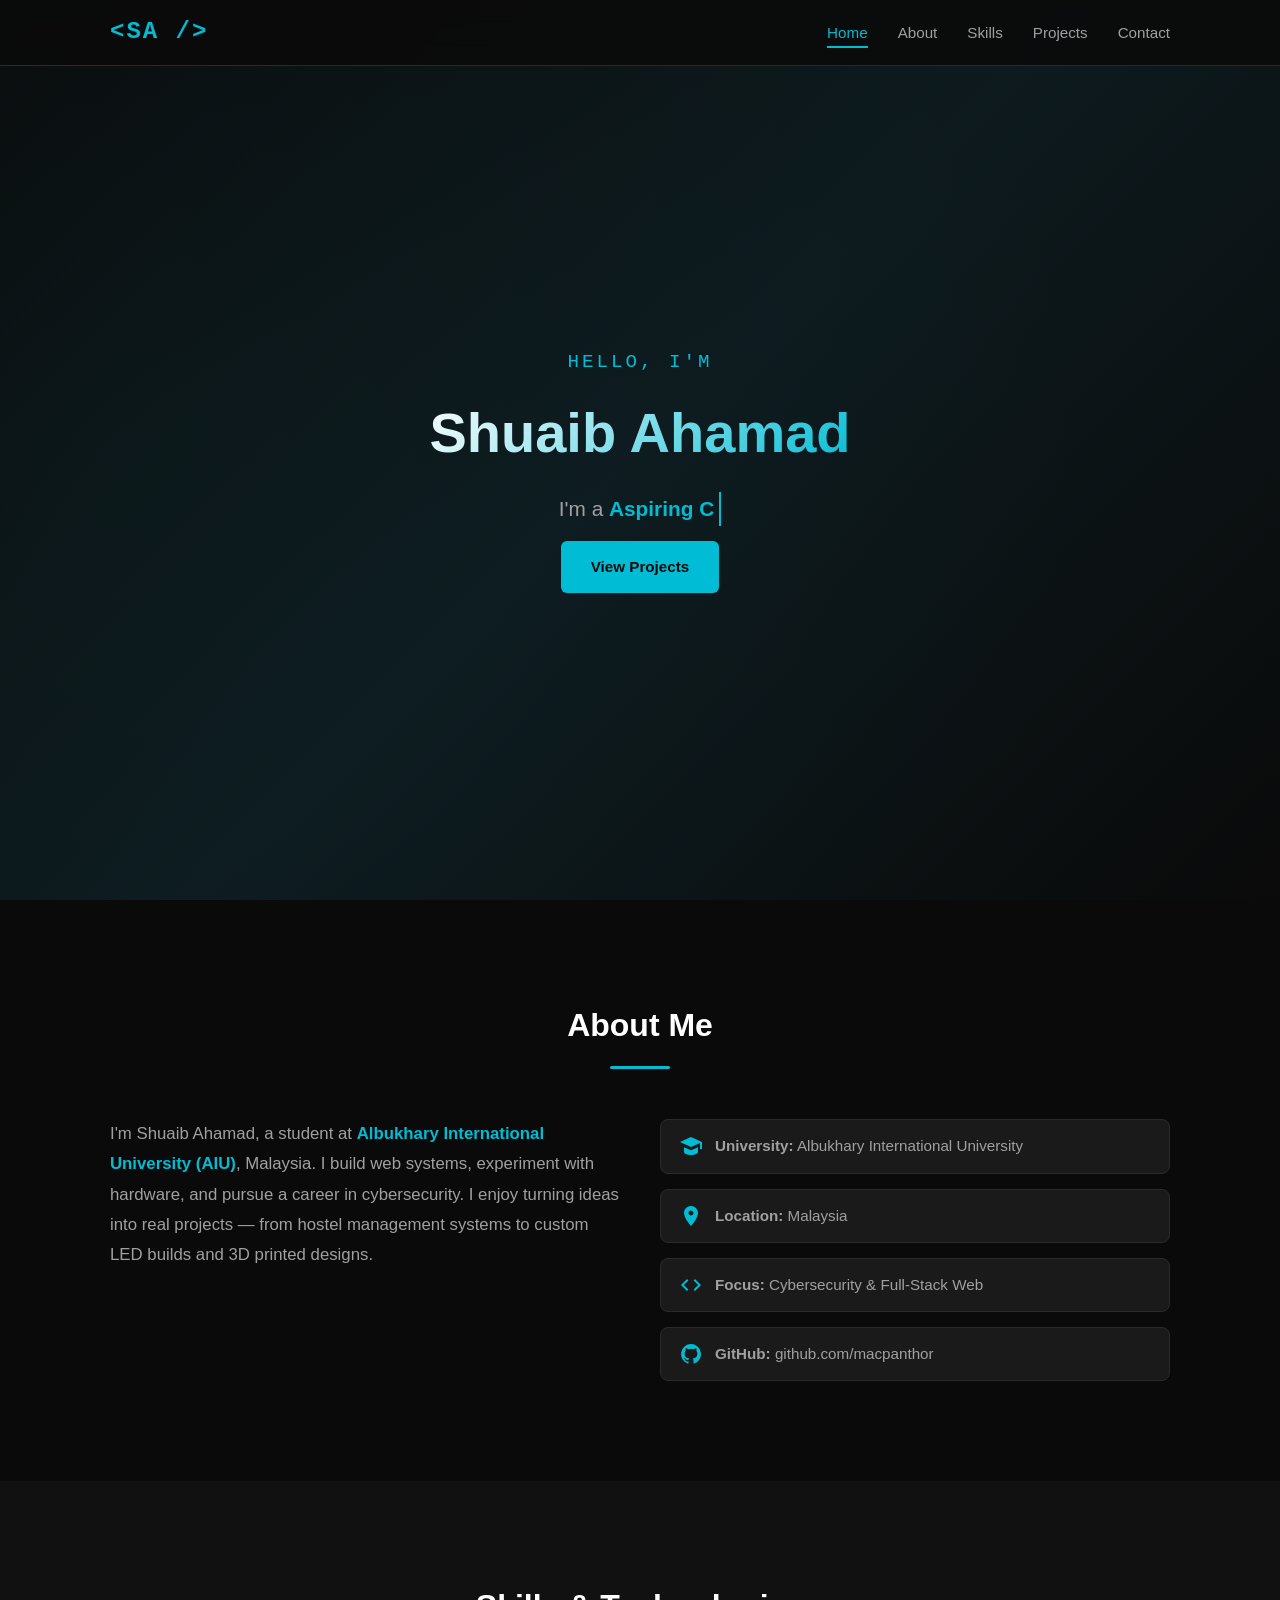
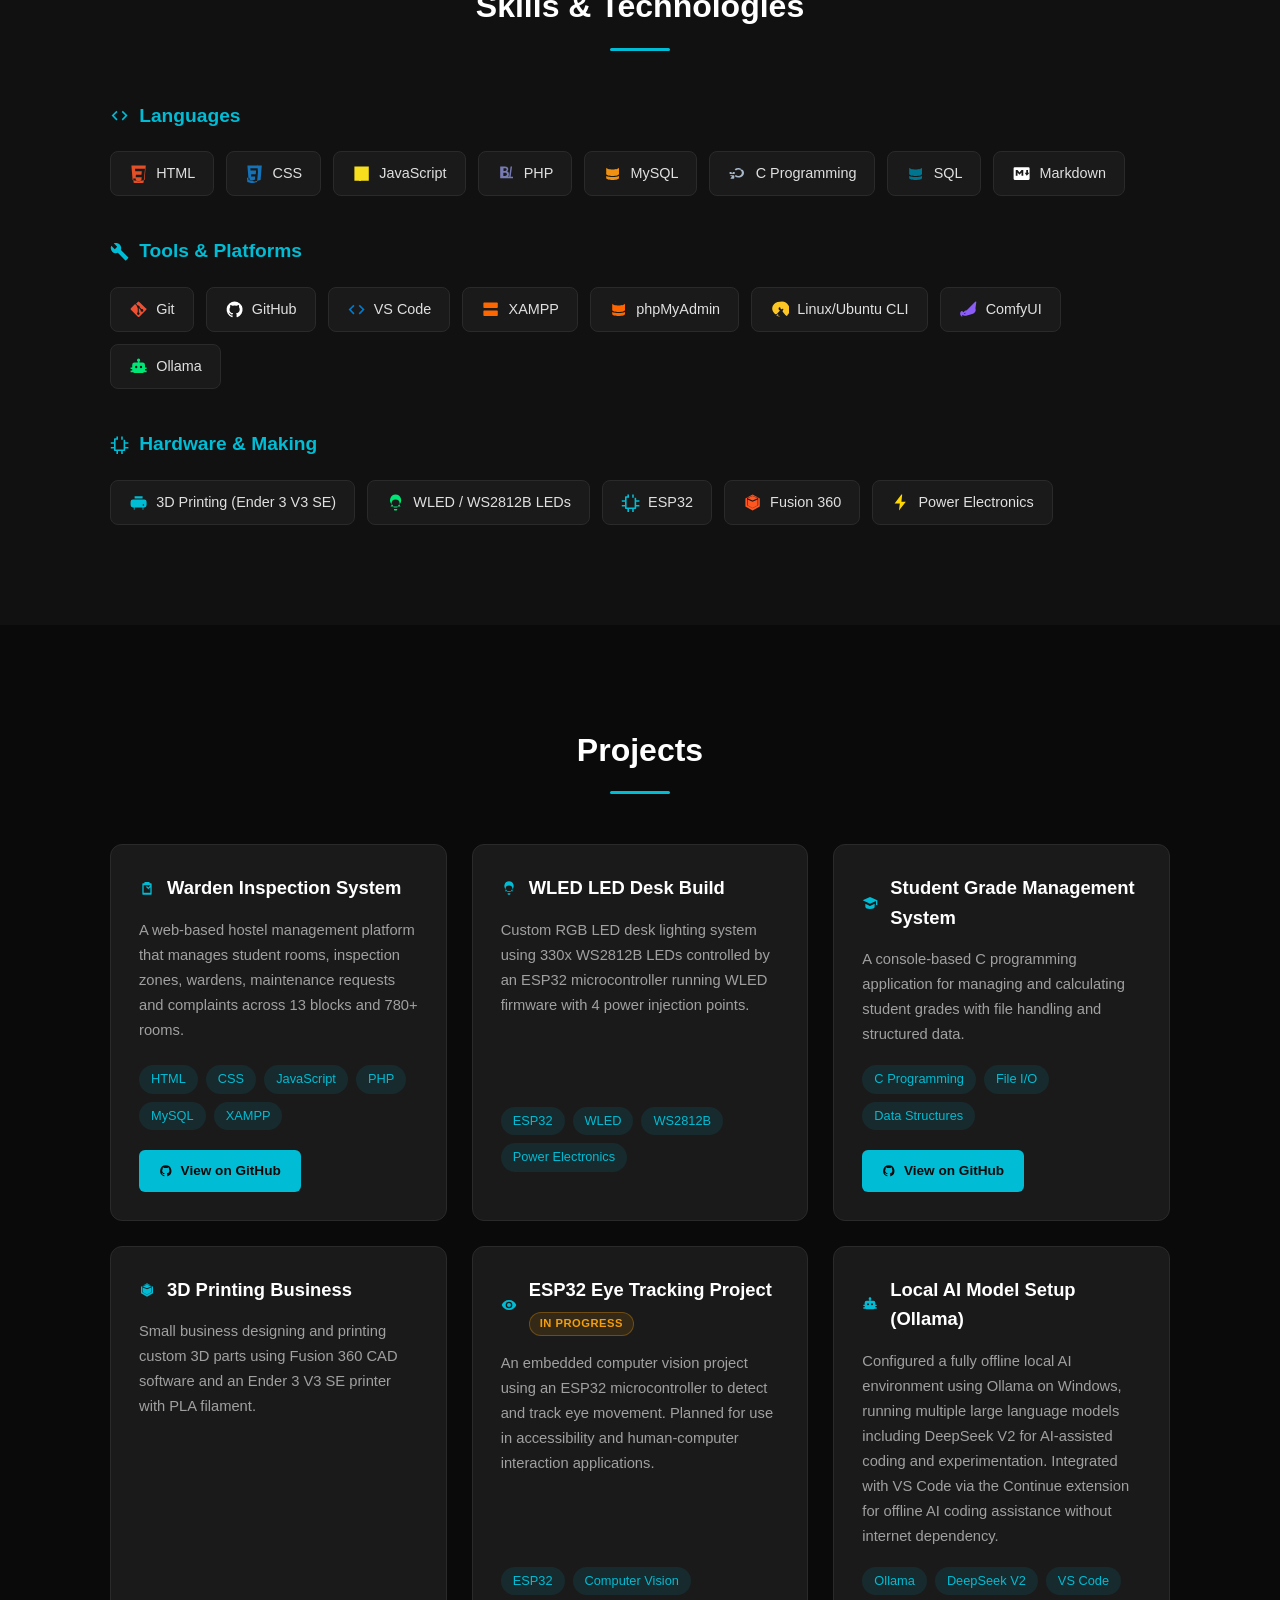
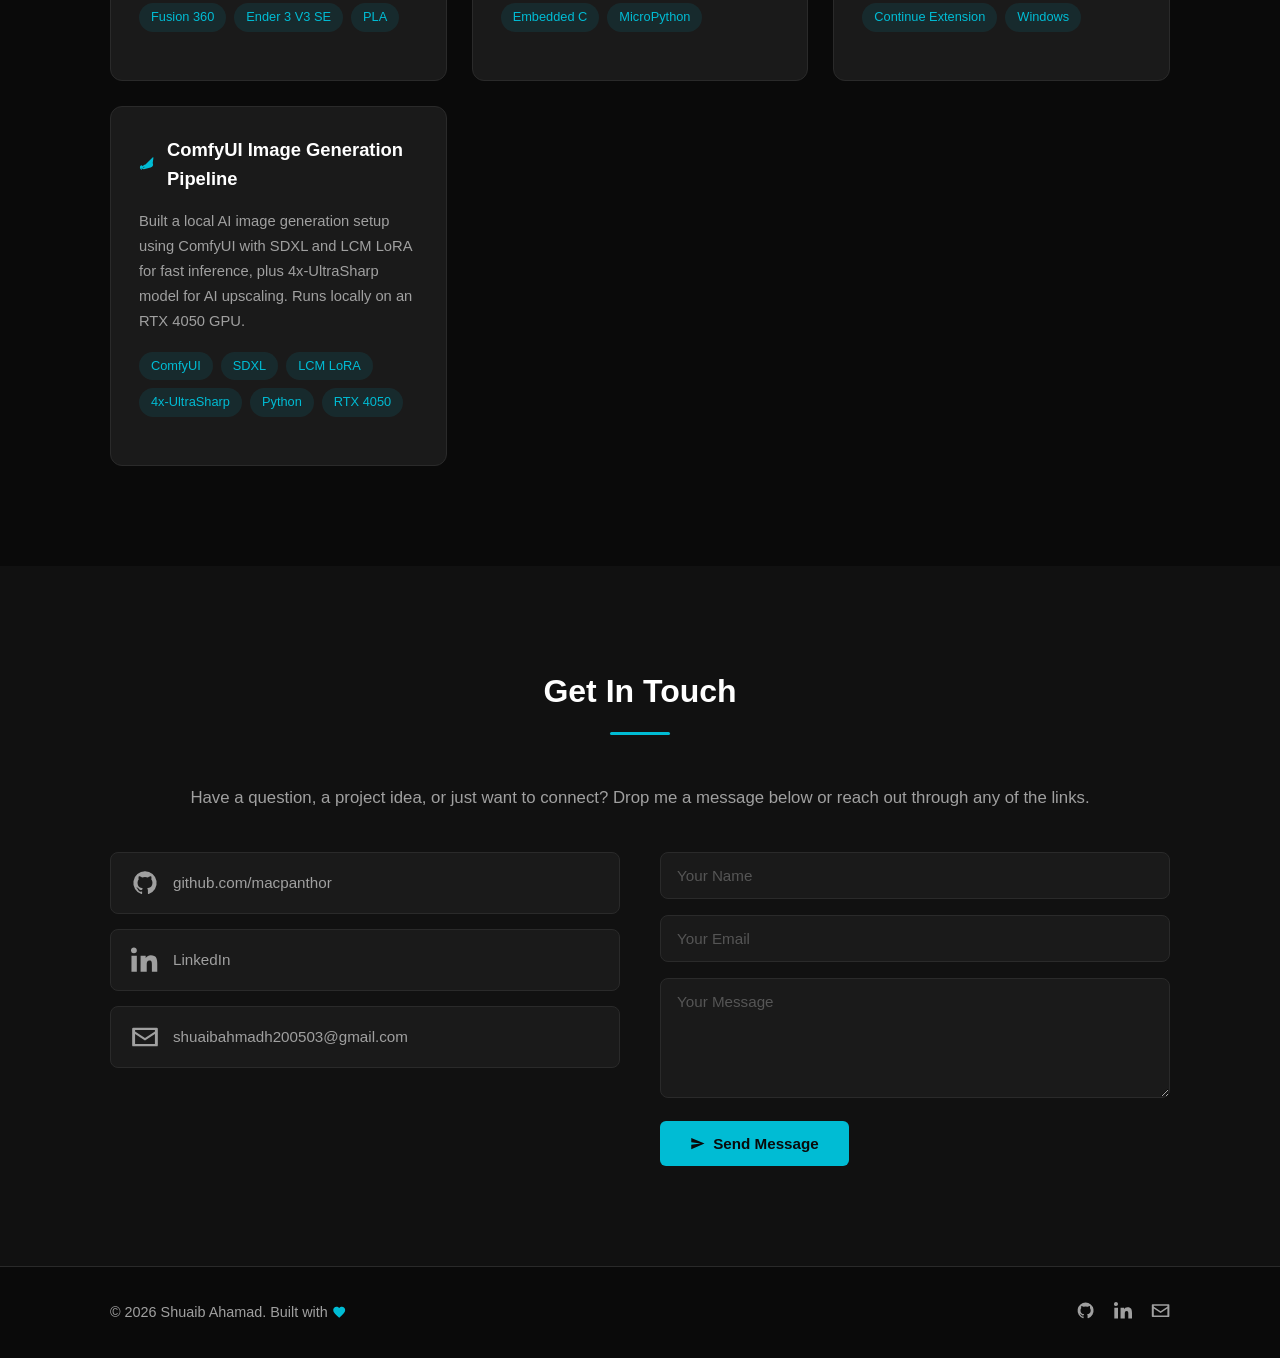
==== index.html @ 6f41a2aa "1.9" ====
<!DOCTYPE html>
<html lang="en">
<head>
  <meta charset="UTF-8">
  <meta name="viewport" content="width=device-width, initial-scale=1.0">
  <meta name="description" content="Shuaib Ahamad — aspiring cybersecurity professional, web developer, and hardware maker. Explore projects, skills, and experience.">
  <title>Shuaib Ahamad | Portfolio</title>
  <meta property="og:title" content="Shuaib Ahamad | Portfolio" />
  <meta property="og:description" content="Aspiring Cybersecurity Professional | Web Dev & Hardware Maker" />
  <meta property="og:image" content="https://macpanthor.github.io/thumbnail.png" />
  <meta property="og:url" content="https://macpanthor.github.io" />
  <meta property="og:type" content="website" />
  <meta name="theme-color" content="#0a0a0a" />
  <link rel="canonical" href="https://macpanthor.com/" />
  <link rel="stylesheet" href="style.css">
  <!-- Favicon & App Icons -->
  <link rel="icon" type="image/x-icon" href="assets/favicon.ico?v=2">
  <link rel="icon" type="image/png" sizes="32x32" href="assets/favicon-32x32.png?v=2">
  <link rel="icon" type="image/png" sizes="16x16" href="assets/favicon-16x16.png?v=2">
  <link rel="apple-touch-icon" sizes="180x180" href="assets/apple-touch-icon.png?v=2">
  <link rel="manifest" href="assets/site.webmanifest">
</head>
<body>

  <!-- ===== SVG ICON SPRITE ===== -->
  <svg xmlns="http://www.w3.org/2000/svg" style="display:none" aria-hidden="true">
    <symbol id="i-user-graduate" viewBox="0 0 24 24"><path d="M12 3 1 8l11 5 9-4.09V15h2V8L12 3zM5 13.18V18c0 1.66 3.13 3 7 3s7-1.34 7-3v-4.82l-7 3.18-7-3.18z"/></symbol>
    <symbol id="i-map-marker" viewBox="0 0 24 24"><path d="M12 2C8.13 2 5 5.13 5 9c0 5.25 7 13 7 13s7-7.75 7-13c0-3.87-3.13-7-7-7zm0 9.5a2.5 2.5 0 0 1 0-5 2.5 2.5 0 0 1 0 5z"/></symbol>
    <symbol id="i-code" viewBox="0 0 24 24"><path d="M9.4 16.6 4.8 12l4.6-4.6L8 6l-6 6 6 6 1.4-1.4zm5.2 0 4.6-4.6-4.6-4.6L16 6l6 6-6 6-1.4-1.4z"/></symbol>
    <symbol id="i-github" viewBox="0 0 24 24"><path d="M12 2a10 10 0 0 0-3.16 19.49c.5.09.68-.22.68-.48v-1.7c-2.78.6-3.37-1.34-3.37-1.34-.45-1.16-1.11-1.47-1.11-1.47-.9-.62.07-.6.07-.6 1 .07 1.53 1.03 1.53 1.03.9 1.52 2.34 1.08 2.91.83.09-.65.35-1.09.63-1.34-2.22-.25-4.56-1.11-4.56-4.94 0-1.09.39-1.98 1.03-2.68-.1-.25-.45-1.27.1-2.64 0 0 .84-.27 2.75 1.02a9.58 9.58 0 0 1 5 0c1.91-1.29 2.75-1.02 2.75-1.02.55 1.37.2 2.39.1 2.64.64.7 1.03 1.59 1.03 2.68 0 3.84-2.34 4.68-4.57 4.93.36.31.68.92.68 1.85v2.74c0 .27.18.58.69.48A10 10 0 0 0 12 2z"/></symbol>
    <symbol id="i-html5" viewBox="0 0 24 24"><path d="M3 2h18l-1.5 18L12 22 4.5 20 3 2zm14.36 4H7.5l.28 3h8.22l-.4 4.5H8.68l-.29 3h7.46l-.4 4-3.45.94-3.44-.94-.24-2.5h-3l.47 5.3 6.21 1.7 6.22-1.7L20 6z"/></symbol>
    <symbol id="i-css3" viewBox="0 0 24 24"><path d="M3 2h18l-1.5 18L12 22 4.5 20 3 2zm14.36 3.2H6.68l.26 3h6.92l-.42 4.5H7.74l-.28 3h5.28l-.4 4-3.34.92-3.33-.92-.23-2.5h-3l.45 5.3 6.11 1.7 6.12-1.7.72-8.2.4-4.4-.85-9.7z"/></symbol>
    <symbol id="i-js" viewBox="0 0 24 24"><path d="M3 3h18v18H3V3zm14.4 8.5c-.18-.7-.98-1.18-1.72-1.13-.55.04-.92.34-1.14.81-.44.91.14 1.45.42 1.77.44.5 1.86 1.05 2.7 1.7.29.23.79.63.78 1.47-.02 1.08-1.12 1.57-2.08 1.43-.7-.1-1.28-.44-1.49-.95-.15-.38 0-.69.63-.69.43 0 .52.25.65.49.26.51 1.03.6 1.18.29.09-.25-.17-.4-.55-.58-.52-.26-2.9-1.24-2.9-3.29 0-1.9 1.5-2.98 3.1-3.07.4-.02.95.1 1.35.32.27.15.48.32.8.68l-1.04 1.18c-.19-.2-.4-.4-.72-.47zM12 18.5c-.6.15-1.2.06-1.66-.35-.6-.53-.42-1.05-.09-1.39.84-.87 2.16-1.6 2.88-2.94l1.03-.02c-.66 1.55-1.68 2.76-3.06 3.49.98.83 1.02 1.84 1.02 2.06 0 1.22-1.02 2.16-2.5 1.91-.85-.14-1.36-.52-1.7-1.03-.2-.3-.44-.58-.02-1.12.5-.38.7.02 1.04.44.13.16.16.21.24.35.3.45 1 .64 1.06.23.04-.3-.36-.52-.96-.83-.12-.06-.26-.14-.41-.24-.87-.59-1.21-1.4-1.16-2.1 0-.76.65-1.44 1.9-1.7.57-.11.95-.04 1.28.06z"/></symbol>
    <symbol id="i-php" viewBox="0 0 24 24"><path d="M4 3h6c2.6 0 4.1 1.3 4.1 3.2 0 1.3-.75 2.4-2 2.95C14 9.6 14.9 10.6 14.9 13c0 2.9-1.9 4.9-5.1 4.9H4V3zm6 5.6c1.3 0 2-.6 2-1.7 0-1-.7-1.6-1.9-1.6h-2v3.3h1.9zM7.9 11v3.9h2c1.6 0 2.5-.8 2.5-2 0-1.2-.9-1.9-2.4-1.9h-2.1zM17 3h1.8l-2 14.9h-1.8L17 3zm-4.7 13H20v1.8H10.5l1.8-1.8z"/></symbol>
    <symbol id="i-database" viewBox="0 0 24 24"><path d="M12 2C7.6 2 4 3.1 4 4.5v5C4 10.9 7.6 12 12 12s8-1.1 8-2.5v-5C20 3.1 16.4 2 12 2zm0 5c-4.4 0-8-1.1-8-2.5S7.6 2 12 2s8 1.1 8 2.5S16.4 7 12 7zM4 12.5c0 1.4 3.6 2.5 8 2.5s8-1.1 8-2.5V10c-2 .8-4.8 1.3-8 1.3s-6-.5-8-1.3v2.5zm0 5c0 1.4 3.6 2.5 8 2.5s8-1.1 8-2.5V15c-2 .8-4.8 1.3-8 1.3s-6-.5-8-1.3v2.5z"/></symbol>
    <symbol id="i-c" viewBox="0 0 24 24"><path d="M16.6 6.2A7 7 0 0 0 13 5a6.9 6.9 0 0 0-4.7 1.6L9.9 8.2A4.3 4.3 0 0 1 13 7c2.5 0 4.3 1.8 4.3 4s-1.8 4-4.3 4a4.3 4.3 0 0 1-3.1-1.2L8.3 15A6.9 6.9 0 0 0 13 17c4 0 7-2.2 7-6s-3-4.8-7-4.8zM2 10h2.5v1.5h1.4V10H8.4v2.5H2V10zm1 4h3.5c.8 0 1.4.6 1.4 1.4v1.7c0 .8-.6 1.4-1.4 1.4H3l.9-1.6c.2-.2.4-.3.7-.3.2 0 .4.2.4.4v.6c0 .2-.2.3-.4.3 0 0 0 0 0 0.5 0 .1 0 0 0 0V15.4c0-.2-.2-.4-.4-.4H3v-1z"/></symbol>
    <symbol id="i-markdown" viewBox="0 0 24 24"><path d="M20.6 4H3.4A1.4 1.4 0 0 0 2 5.4v13.2A1.4 1.4 0 0 0 3.4 20h17.2a1.4 1.4 0 0 0 1.4-1.4V5.4A1.4 1.4 0 0 0 20.6 4zM4.7 14.8V7.5h2.2l2.5 3 2.5-3h2.2v7.3h-2.2v-4.2l-2.5 3-2.5-3v4.2H4.7zm13.8 0-2.6-3.7h1.9V7.5h2.2v3.6h1.9l-3.4 3.7z"/></symbol>
    <symbol id="i-tools" viewBox="0 0 24 24"><path d="M22.7 19l-9.1-9.1c.9-2.3.4-5-1.5-6.9-2-2-5-2.4-7.4-1.3L9 6 6 9 1.6 4.7C.4 7.1.9 10.1 2.9 12.1c1.9 1.9 4.6 2.4 6.9 1.5l9.1 9.1c.4.4 1 .4 1.4 0l2.3-2.3c.5-.4.5-1 .1-1.4z"/></symbol>
    <symbol id="i-git" viewBox="0 0 24 24"><path d="M21.6 11.1 12.9 2.4a1.4 1.4 0 0 0-1.9 0L8.8 4.6l2.4 2.4a1.7 1.7 0 0 1 2.1 2.1l2.3 2.3a1.7 1.7 0 1 1-1 1L12.3 9.9v5.3a1.7 1.7 0 1 1-1.4 0V9.7a1.7 1.7 0 0 1-.9-2.2L7.6 5.1 2.4 10.3a1.4 1.4 0 0 0 0 1.9l8.7 8.7a1.4 1.4 0 0 0 1.9 0l8.6-8.7a1.4 1.4 0 0 0 0-1.9z"/></symbol>
    <symbol id="i-server" viewBox="0 0 24 24"><path d="M4 3h16a1 1 0 0 1 1 1v5a1 1 0 0 1-1 1H4a1 1 0 0 1-1-1V4a1 1 0 0 1 1-1zm0 10h16a1 1 0 0 1 1 1v5a1 1 0 0 1-1 1H4a1 1 0 0 1-1-1v-5a1 1 0 0 1 1-1zM7 6h2v2H7V6zm0 10h2v2H7v-2z"/></symbol>
    <symbol id="i-linux" viewBox="0 0 24 24"><path d="M12.5 2.2a10 10 0 0 0-8.9 5l-.06.1a9.9 9.9 0 0 0-.8 4v.1l.04.2c.24 1.6.9 3 1.85 4.1a9.9 9.9 0 0 0 1.27 1.35c.36.29.7.55 1.06.72.32.15.62.2.89.18.07-.01.14-.02.2-.06a10 10 0 0 0 1.94-1.8l2.55-3.1c-.45-.09-.84-.28-1.14-.57-.36-.35-.58-.82-.64-1.4-.04-.34 0-.7.14-1.03.18-.44.46-.8.84-1.04l.15-.1.18.07c.3.1.55.3.72.56.17.28.27.6.28.96 0 .15-.01.3-.05.44.3.02.57.12.8.3.26.2.46.45.6.75.32-.45.8-.75 1.38-.84l.6-.1.18.59c.1.36.09.73-.07 1.08-.14.32-.36.58-.63.8-.02.27-.07.53-.15.8.18.24.32.5.43.78l2.5 3.05c.28.42.62.79 1 1.1.5.43.98.74 1.44.93 0 0 .02 0 .03.01.4-.5.74-1.04 1.01-1.63A10 10 0 0 0 12.5 2.2zM9.7 17.5c.2.35.47.65.8.88-.44.73-.97 1.4-1.58 1.98-.11-.07-.22-.14-.33-.22-.2-.15-.39-.31-.56-.49.55-.65 1.1-1.37 1.67-2.15zm1.2 1.4c.28.55.65 1.07 1.1 1.54-.23.15-.46.28-.7.4-.2.1-.4.2-.61.27.06-.78.13-1.52.2-2.2zM5.96 19.97l.19-.1a6 6 0 0 0-.58.91l.4-.8zm12.4-.02a6 6 0 0 0-.4-.87l.4.86z"/></symbol>
    <symbol id="i-paint-brush" viewBox="0 0 24 24"><path d="M21.7 2.3a1 1 0 0 0-1.4 0l-10.6 10.6a5 5 0 0 0-2.3.54L5.6 15.2 5 14.6a2 2 0 0 0-3 .3l-.1.15a4.6 4.6 0 0 0-.5 2.3c.04.8.3 1.57.76 2.18.29.4.67.75 1.12 1 .32.18.6.24.83.15.24-.1.3-.37.16-.65l-.27-.55a2.2 2.2 0 0 1 0-.87l.08-.28.01.01a5 5 0 0 0 4.76 1.23l4.35-1.24 4.2-1.2.14-.04a5 5 0 0 0 3.06-6.6l-.01-.04zM7.8 17.8a2.3 2.3 0 0 1-1.48-.61l1.48-1.48v2.1zM20.4 4.4z"/></symbol>
    <symbol id="i-robot" viewBox="0 0 24 24"><path d="M12 2a2 2 0 0 1 2 2c0 .74-.4 1.39-1 1.73V7h4a3 3 0 0 1 3 3v7a3 3 0 0 1-3 3H7a3 3 0 0 1-3-3v-7a3 3 0 0 1 3-3h4V5.73c-.6-.34-1-.99-1-1.73a2 2 0 0 1 2-2zM9 11a1.5 1.5 0 1 0 0 3 1.5 1.5 0 0 0 0-3zm6 0a1.5 1.5 0 1 0 0 3 1.5 1.5 0 0 0 0-3zM5 15H2v-2h3v2zm0 4H2v-2h3v2zm17-4h-3v-2h3v2zm0 4h-3v-2h3v2z"/></symbol>
    <symbol id="i-microchip" viewBox="0 0 24 24"><path d="M8 2h2v4h4V2h2v4h2a1 1 0 0 1 1 1v2h4v2h-4v4h4v2h-4v2a1 1 0 0 1-1 1h-2v4h-2v-4h-4v4H8v-4H6a1 1 0 0 1-1-1v-2H1v-2h4v-4H1V9h4V5a1 1 0 0 1 1-1h2V2zm-1 4v12h10V6H7z"/></symbol>
    <symbol id="i-print" viewBox="0 0 24 24"><path d="M19 8H5a3 3 0 0 0-3 3v4a3 3 0 0 0 3 3h1v3h12v-3h1a3 3 0 0 0 3-3v-4a3 3 0 0 0-3-3zM7 7V4h10v3H7zm11 9a1 1 0 1 1 0-2 1 1 0 0 1 0 2zM7 18h10v3H7v-3z"/></symbol>
    <symbol id="i-lightbulb" viewBox="0 0 24 24"><path d="M12 2a7 7 0 0 0-4 12.7c.6.5 1 1.3 1 2.1V17a1 1 0 0 0 1 1h4a1 1 0 0 0 1-1v-.2c0-.8.4-1.6 1-2.1A7 7 0 0 0 12 2zm-2 19a1 1 0 0 0 1 1h2a1 1 0 0 0 1-1v-1h-4v1zm-3-6.5V13.2a4 4 0 1 1 10 0v1.3a3 3 0 0 0 1 2.2l.3.3H5.7l.3-.3a3 3 0 0 0 1-2.2z"/></symbol>
    <symbol id="i-cube" viewBox="0 0 24 24"><path d="M12 2 3 7v10l9 5 9-5V7l-9-5zm7 4.1v9.2l-7 3.9-7-3.9V6.1L12 3.4l7 2.7zM12 3.8 5.7 6.6 12 9.3l6.3-2.7L12 3.8zm0 7L5.7 8.2v7.2l6.3 3.5 6.3-3.5V8.2L12 10.8z"/></symbol>
    <symbol id="i-bolt" viewBox="0 0 24 24"><path d="M13 2 4.5 13H11l-1 9 8.5-11H13l1-9z"/></symbol>
    <symbol id="i-clipboard-check" viewBox="0 0 24 24"><path d="M9 3h6a1 1 0 0 1 1 1v1h2a1 1 0 0 1 1 1v15a1 1 0 0 1-1 1H6a1 1 0 0 1-1-1V6a1 1 0 0 1 1-1h2V4a1 1 0 0 1 1-1zm-2 5v11h10V8H7zm3.5 2.5 1.4-1.4 2.1 2.1 3.6-3.6 1.4 1.4-5 5-3.5-3.5z"/></symbol>
    <symbol id="i-graduation-cap" viewBox="0 0 24 24"><path d="M12 3 1 8l11 5 9-4.09V15h2V8L12 3zM5 13.18V18c0 1.66 3.13 3 7 3s7-1.34 7-3v-4.82l-7 3.18-7-3.18z"/></symbol>
    <symbol id="i-eye" viewBox="0 0 24 24"><path d="M12 4.5C7 4.5 2.7 7.6 1 12c1.7 4.4 6 7.5 11 7.5s9.3-3.1 11-7.5c-1.7-4.4-6-7.5-11-7.5zm0 12.5a5 5 0 1 1 0-10 5 5 0 0 1 0 10zm0-8a3 3 0 1 0 0 6 3 3 0 0 0 0-6z"/></symbol>
    <symbol id="i-linkedin" viewBox="0 0 24 24"><path d="M4.98 3.5A2.5 2.5 0 1 1 0 3.5a2.5 2.5 0 0 1 4.98 0zM.4 8.4h4.6V22H.4V8.4zM8.2 8.4h4.4v1.9h.06c.61-1.16 2.11-2.38 4.34-2.38 4.64 0 5.5 3.05 5.5 7.02V22h-4.6v-6.17c0-1.47-.03-3.36-2.05-3.36-2.05 0-2.36 1.6-2.36 3.25V22H8.2V8.4z"/></symbol>
    <symbol id="i-envelope" viewBox="0 0 24 24"><path d="M2 4h20a1 1 0 0 1 1 1v14a1 1 0 0 1-1 1H2a1 1 0 0 1-1-1V5a1 1 0 0 1 1-1zm1.5 2v1.2l8.5 5.6 8.5-5.6V6h-17zm17 12v-8.6L12 15 3.5 9.4V18h17z"/></symbol>
    <symbol id="i-paper-plane" viewBox="0 0 24 24"><path d="M2 21 23 12 2 3v7l15 2-15 2v7z"/></symbol>
    <symbol id="i-heart" viewBox="0 0 24 24"><path d="M12 21.35l-1.45-1.32C5.4 15.36 2 12.28 2 8.5 2 5.42 4.42 3 7.5 3c1.74 0 3.41.81 4.5 2.09C13.09 3.81 14.76 3 16.5 3 19.58 3 22 5.42 22 8.5c0 3.78-3.4 6.86-8.55 11.54L12 21.35z"/></symbol>
    <symbol id="i-check-circle" viewBox="0 0 24 24"><path d="M12 2a10 10 0 1 0 0 20 10 10 0 0 0 0-20zm-1.2 14.2-4.5-4.5 1.4-1.4 3.1 3.1 6.1-6.1 1.4 1.4-7.5 7.5z"/></symbol>
  </svg>

  <!-- ===== SKIP LINK ===== -->
  <a href="#home" class="skip-link">Skip to content</a>

  <!-- ===== NAVBAR ===== -->
  <nav id="navbar" aria-label="Primary">
    <div class="nav-container">
      <a href="#home" class="nav-logo" aria-label="Shuaib Ahamad — Home">&lt;SA /&gt;</a>
      <ul class="nav-links" id="navLinks">
        <li><a href="#home" class="nav-link active">Home</a></li>
        <li><a href="#about" class="nav-link">About</a></li>
        <li><a href="#skills" class="nav-link">Skills</a></li>
        <li><a href="#projects" class="nav-link">Projects</a></li>
        <li><a href="#contact" class="nav-link">Contact</a></li>
      </ul>
      <div class="hamburger" id="hamburger">
        <span></span>
        <span></span>
        <span></span>
      </div>
    </div>
  </nav>

  <main id="main">

  <!-- ===== HERO SECTION ===== -->
  <section id="home" class="hero">
    <div class="hero-content">
      <p class="hero-greeting">Hello, I'm</p>
      <h1 class="hero-name">Shuaib Ahamad</h1>
      <div class="hero-title-wrapper">
        <span class="hero-title-static">I'm a</span>
        <span class="hero-title-dynamic" id="dynamicText"></span>
      </div>
      <!-- Removed static subtitle — typewriter handles this -->
      <div class="hero-buttons">
        <a href="#projects" class="btn btn-primary">View Projects</a>
        <!-- <a href="#" class="btn btn-outline"><svg class="icon"><use href="#i-code"/></svg> Download CV</a> -->
      </div>
    </div>
  </section>

  <!-- ===== ABOUT SECTION ===== -->
  <section id="about" class="section">
    <div class="container">
      <h2 class="section-title">About Me</h2>
      <div class="divider"></div>
      <div class="about-content">
        <div class="about-text">
          <p>
            I'm Shuaib Ahamad, a student at
            <strong>Albukhary International University (AIU)</strong>, Malaysia. I build web systems,
            experiment with hardware, and pursue a career in cybersecurity.
            I enjoy turning ideas into real projects — from hostel management
            systems to custom LED builds and 3D printed designs.
          </p>
        </div>
        <div class="about-info">
          <div class="info-item">
            <svg class="icon"><use href="#i-user-graduate"/></svg>
            <span><strong>University:</strong> Albukhary International University</span>
          </div>
          <div class="info-item">
            <svg class="icon"><use href="#i-map-marker"/></svg>
            <span><strong>Location:</strong> Malaysia</span>
          </div>
          <div class="info-item">
            <svg class="icon"><use href="#i-code"/></svg>
            <span><strong>Focus:</strong> Cybersecurity &amp; Full-Stack Web</span>
          </div>
          <div class="info-item">
            <svg class="icon"><use href="#i-github"/></svg>
            <span><strong>GitHub:</strong> github.com/macpanthor</span>
          </div>
        </div>
      </div>
    </div>
  </section>

  <!-- ===== SKILLS SECTION ===== -->
  <section id="skills" class="section section-alt">
    <div class="container">
      <h2 class="section-title">Skills &amp; Technologies</h2>
      <div class="divider"></div>

      <div class="skills-category">
        <h3 class="category-title"><svg class="icon"><use href="#i-code"/></svg> Languages</h3>
        <div class="skills-grid">
          <div class="skill-badge"><svg class="icon" style="color:#e34f26;"><use href="#i-html5"/></svg> HTML</div>
          <div class="skill-badge"><svg class="icon" style="color:#1572b6;"><use href="#i-css3"/></svg> CSS</div>
          <div class="skill-badge"><svg class="icon" style="color:#f7df1e;"><use href="#i-js"/></svg> JavaScript</div>
          <div class="skill-badge"><svg class="icon" style="color:#777bb4;"><use href="#i-php"/></svg> PHP</div>
          <div class="skill-badge"><svg class="icon" style="color:#f29111;"><use href="#i-database"/></svg> MySQL</div>
          <div class="skill-badge"><svg class="icon" style="color:#a8b9cc;"><use href="#i-c"/></svg> C Programming</div>
          <div class="skill-badge"><svg class="icon" style="color:#00758f;"><use href="#i-database"/></svg> SQL</div>
          <div class="skill-badge"><svg class="icon" style="color:#ffffff;"><use href="#i-markdown"/></svg> Markdown</div>
        </div>
      </div>

      <div class="skills-category">
        <h3 class="category-title"><svg class="icon"><use href="#i-tools"/></svg> Tools &amp; Platforms</h3>
        <div class="skills-grid">
          <div class="skill-badge"><svg class="icon" style="color:#f05032;"><use href="#i-git"/></svg> Git</div>
          <div class="skill-badge"><svg class="icon" style="color:#ffffff;"><use href="#i-github"/></svg> GitHub</div>
          <div class="skill-badge"><svg class="icon" style="color:#007acc;"><use href="#i-code"/></svg> VS Code</div>
          <div class="skill-badge"><svg class="icon" style="color:#ff6600;"><use href="#i-server"/></svg> XAMPP</div>
          <div class="skill-badge"><svg class="icon" style="color:#ff6600;"><use href="#i-database"/></svg> phpMyAdmin</div>
          <div class="skill-badge"><svg class="icon" style="color:#fcc624;"><use href="#i-linux"/></svg> Linux/Ubuntu CLI</div>
          <div class="skill-badge"><svg class="icon" style="color:#8b5cf6;"><use href="#i-paint-brush"/></svg> ComfyUI</div>
          <div class="skill-badge"><svg class="icon" style="color:#00e676;"><use href="#i-robot"/></svg> Ollama</div>
        </div>
      </div>

      <div class="skills-category">
        <h3 class="category-title"><svg class="icon"><use href="#i-microchip"/></svg> Hardware &amp; Making</h3>
        <div class="skills-grid">
          <div class="skill-badge"><svg class="icon" style="color:#00bcd4;"><use href="#i-print"/></svg> 3D Printing (Ender 3 V3 SE)</div>
          <div class="skill-badge"><svg class="icon" style="color:#00e676;"><use href="#i-lightbulb"/></svg> WLED / WS2812B LEDs</div>
          <div class="skill-badge"><svg class="icon" style="color:#00bcd4;"><use href="#i-microchip"/></svg> ESP32</div>
          <div class="skill-badge"><svg class="icon" style="color:#ff5722;"><use href="#i-cube"/></svg> Fusion 360</div>
          <div class="skill-badge"><svg class="icon" style="color:#ffd700;"><use href="#i-bolt"/></svg> Power Electronics</div>
        </div>
      </div>
    </div>
  </section>

  <!-- ===== PROJECTS SECTION ===== -->
  <section id="projects" class="section">
    <div class="container">
      <h2 class="section-title">Projects</h2>
      <div class="divider"></div>
      <div class="projects-grid">

        <!-- Project 1 -->
        <div class="project-card">
          <div class="project-header">
            <svg class="icon project-icon"><use href="#i-clipboard-check"/></svg>
            <h3>Warden Inspection System</h3>
          </div>
          <p class="project-desc">
            A web-based hostel management platform that manages student rooms,
            inspection zones, wardens, maintenance requests and complaints
            across 13 blocks and 780+ rooms.
          </p>
          <div class="project-tags">
            <span>HTML</span>
            <span>CSS</span>
            <span>JavaScript</span>
            <span>PHP</span>
            <span>MySQL</span>
            <span>XAMPP</span>
          </div>
          <a href="https://github.com/macpanthor/wardensystemaiu" target="_blank" class="btn btn-small btn-primary" aria-label="View Warden Inspection System on GitHub">
            <svg class="icon"><use href="#i-github"/></svg> View on GitHub
          </a>
        </div>

        <!-- Project 2 -->
        <div class="project-card">
          <div class="project-header">
            <svg class="icon project-icon"><use href="#i-lightbulb"/></svg>
            <h3>WLED LED Desk Build</h3>
          </div>
          <p class="project-desc">
            Custom RGB LED desk lighting system using 330x WS2812B LEDs controlled by an ESP32 microcontroller running
            WLED firmware with 4 power injection points.
          </p>
          <div class="project-tags">
            <span>ESP32</span>
            <span>WLED</span>
            <span>WS2812B</span>
            <span>Power Electronics</span>
          </div>
        </div>

        <!-- Project 3 -->
        <div class="project-card">
          <div class="project-header">
            <svg class="icon project-icon"><use href="#i-graduation-cap"/></svg>
            <h3>Student Grade Management System</h3>
          </div>
          <p class="project-desc">
            A console-based C programming application for managing and calculating student grades with file handling
            and structured data.
          </p>
          <div class="project-tags">
            <span>C Programming</span>
            <span>File I/O</span>
            <span>Data Structures</span>
          </div>
          <a href="https://github.com/macpanthor/student-grade-management" target="_blank" class="btn btn-small btn-primary" aria-label="View Student Grade Management System on GitHub">
            <svg class="icon"><use href="#i-github"/></svg> View on GitHub
          </a>
        </div>

        <!-- Project 4 -->
        <div class="project-card">
          <div class="project-header">
            <svg class="icon project-icon"><use href="#i-cube"/></svg>
            <h3>3D Printing Business</h3>
          </div>
          <p class="project-desc">
            Small business designing and printing custom 3D parts using Fusion 360 CAD software and an Ender 3 V3 SE
            printer with PLA filament.
          </p>
          <div class="project-tags">
            <span>Fusion 360</span>
            <span>Ender 3 V3 SE</span>
            <span>PLA</span>
          </div>
        </div>

        <!-- Project 5 -->
        <div class="project-card">
          <div class="project-header">
            <svg class="icon project-icon"><use href="#i-eye"/></svg>
            <h3>ESP32 Eye Tracking Project <span class="project-status">In Progress</span></h3>
          </div>
          <p class="project-desc">
            An embedded computer vision project using an ESP32 microcontroller to detect and track eye movement. Planned for
            use in accessibility and human-computer interaction applications.
          </p>
          <div class="project-tags">
            <span>ESP32</span>
            <span>Computer Vision</span>
            <span>Embedded C</span>
            <span>MicroPython</span>
          </div>
        </div>

        <!-- Project 6 -->
        <div class="project-card">
          <div class="project-header">
            <svg class="icon project-icon"><use href="#i-robot"/></svg>
            <h3>Local AI Model Setup (Ollama)</h3>
          </div>
          <p class="project-desc">
            Configured a fully offline local AI environment using Ollama on Windows, running multiple large language models
            including DeepSeek V2 for AI-assisted coding and experimentation. Integrated with VS Code via the Continue
            extension for offline AI coding assistance without internet dependency.
          </p>
          <div class="project-tags">
            <span>Ollama</span>
            <span>DeepSeek V2</span>
            <span>VS Code</span>
            <span>Continue Extension</span>
            <span>Windows</span>
          </div>
        </div>

        <!-- Project 7 -->
        <div class="project-card">
          <div class="project-header">
            <svg class="icon project-icon"><use href="#i-paint-brush"/></svg>
            <h3>ComfyUI Image Generation Pipeline</h3>
          </div>
          <p class="project-desc">
            Built a local AI image generation setup using ComfyUI with SDXL and LCM LoRA for fast inference, plus
            4x-UltraSharp model for AI upscaling. Runs locally on an RTX 4050 GPU.
          </p>
          <div class="project-tags">
            <span>ComfyUI</span>
            <span>SDXL</span>
            <span>LCM LoRA</span>
            <span>4x-UltraSharp</span>
            <span>Python</span>
            <span>RTX 4050</span>
          </div>
        </div>

      </div>
    </div>
  </section>

  <!-- ===== CONTACT SECTION ===== -->
  <section id="contact" class="section section-alt">
    <div class="container">
      <h2 class="section-title">Get In Touch</h2>
      <div class="divider"></div>
      <p class="contact-intro">
        Have a question, a project idea, or just want to connect? Drop me a message below
        or reach out through any of the links.
      </p>

      <div class="contact-content">
        <div class="contact-links">
          <a href="https://github.com/macpanthor" target="_blank" class="contact-link">
            <svg class="icon"><use href="#i-github"/></svg>
            <span>github.com/macpanthor</span>
          </a>
          <a href="https://www.linkedin.com/in/shuaibahamad" target="_blank" class="contact-link">
            <svg class="icon"><use href="#i-linkedin"/></svg>
            <span>LinkedIn</span>
          </a>
          <a href="mailto:shuaibahmadh200503@gmail.com" class="contact-link">
            <svg class="icon"><use href="#i-envelope"/></svg>
            <span>shuaibahmadh200503@gmail.com</span>
          </a>
        </div>

        <form class="contact-form" id="contactForm">
          <div class="form-group">
            <input type="text" id="formName" placeholder="Your Name" required>
          </div>
          <div class="form-group">
            <input type="email" id="formEmail" placeholder="Your Email" required>
          </div>
          <div class="form-group">
            <textarea id="formMessage" rows="5" placeholder="Your Message" required></textarea>
          </div>
          <button type="submit" class="btn btn-primary">
            <svg class="icon"><use href="#i-paper-plane"/></svg> Send Message
          </button>
        </form>
      </div>
    </div>
  </section>

  </main>

  <!-- ===== FOOTER ===== -->
  <footer>
    <div class="container">
      <p>&copy; 2026 Shuaib Ahamad. Built with <svg class="icon" style="color:#00bcd4;"><use href="#i-heart"/></svg></p>
      <div class="footer-socials">
        <a href="https://github.com/macpanthor" target="_blank" aria-label="GitHub"><svg class="icon" aria-hidden="true"><use href="#i-github"/></svg><span class="sr-only">GitHub</span></a>
        <a href="https://www.linkedin.com/in/shuaibahamad" target="_blank" aria-label="LinkedIn"><svg class="icon" aria-hidden="true"><use href="#i-linkedin"/></svg><span class="sr-only">LinkedIn</span></a>
        <a href="mailto:shuaibahmadh200503@gmail.com" aria-label="Email"><svg class="icon" aria-hidden="true"><use href="#i-envelope"/></svg><span class="sr-only">Email</span></a>
      </div>
    </div>
  </footer>

  <script src="script.js" defer></script>
</body>
</html>
---- style.css ----
/* ===== RESET & BASE ===== */
*,
*::before,
*::after {
  margin: 0;
  padding: 0;
  box-sizing: border-box;
}

html {
  scroll-behavior: smooth;
  scroll-padding-top: 70px;
}

:root {
  --bg-primary: #0a0a0a;
  --bg-secondary: #111111;
  --bg-card: #1a1a1a;
  --text-primary: #e0e0e0;
  --text-secondary: #a0a0a0;
  --accent: #00bcd4;
  --accent-hover: #26c6da;
  --accent-dim: rgba(0, 188, 212, 0.1);
  --border-color: #2a2a2a;
  --font-mono: 'Courier New', Courier, monospace;
}

body {
  font-family: 'Segoe UI', Tahoma, Geneva, Verdana, sans-serif;
  background-color: var(--bg-primary);
  color: var(--text-primary);
  line-height: 1.6;
  overflow-x: hidden;
}

a {
  text-decoration: none;
  color: inherit;
}

ul {
  list-style: none;
}

img {
  max-width: 100%;
}

.container {
  max-width: 1100px;
  margin: 0 auto;
  padding: 0 20px;
}

/* ===== SCROLLBAR ===== */
::-webkit-scrollbar {
  width: 8px;
}
::-webkit-scrollbar-track {
  background: var(--bg-primary);
}
::-webkit-scrollbar-thumb {
  background: #333;
  border-radius: 4px;
}
::-webkit-scrollbar-thumb:hover {
  background: #555;
}

/* ===== NAVBAR ===== */
#navbar {
  position: fixed;
  top: 0;
  left: 0;
  right: 0;
  z-index: 1000;
  background: rgba(10, 10, 10, 0.9);
  backdrop-filter: blur(12px);
  -webkit-backdrop-filter: blur(12px);
  border-bottom: 1px solid var(--border-color);
  transition: box-shadow 0.3s ease;
}

#navbar.scrolled {
  box-shadow: 0 2px 20px rgba(0, 188, 212, 0.08);
}

.nav-container {
  max-width: 1100px;
  margin: 0 auto;
  padding: 0 20px;
  display: flex;
  align-items: center;
  justify-content: space-between;
  height: 65px;
}

.nav-logo {
  font-family: var(--font-mono);
  font-size: 1.5rem;
  font-weight: bold;
  color: var(--accent);
  letter-spacing: 2px;
  transition: text-shadow 0.3s ease;
}

.nav-logo:hover {
  text-shadow: 0 0 15px rgba(0, 188, 212, 0.5);
}

.nav-links {
  display: flex;
  gap: 30px;
}

.nav-link {
  font-size: 0.95rem;
  color: var(--text-secondary);
  position: relative;
  padding: 5px 0;
  transition: color 0.3s ease;
}

.nav-link::after {
  content: '';
  position: absolute;
  bottom: -2px;
  left: 0;
  width: 0;
  height: 2px;
  background: var(--accent);
  transition: width 0.3s ease;
}

.nav-link:hover,
.nav-link.active {
  color: var(--accent);
}

.nav-link:hover::after,
.nav-link.active::after {
  width: 100%;
}

/* Hamburger */
.hamburger {
  display: none;
  flex-direction: column;
  gap: 5px;
  cursor: pointer;
  padding: 5px;
}

.hamburger span {
  display: block;
  width: 25px;
  height: 2px;
  background: var(--text-primary);
  transition: all 0.3s ease;
  border-radius: 2px;
}

.hamburger.active span:nth-child(1) {
  transform: rotate(45deg) translate(5px, 5px);
}

.hamburger.active span:nth-child(2) {
  opacity: 0;
}

.hamburger.active span:nth-child(3) {
  transform: rotate(-45deg) translate(5px, -5px);
}

/* ===== HERO SECTION ===== */
.hero {
  min-height: 100vh;
  display: flex;
  align-items: center;
  justify-content: center;
  text-align: center;
  padding: 100px 20px 60px;
  background: linear-gradient(135deg, var(--bg-primary) 0%, #0d1a1e 50%, var(--bg-primary) 100%);
  position: relative;
  overflow: hidden;
}

.hero::before {
  content: '';
  position: absolute;
  top: -50%;
  left: -50%;
  width: 200%;
  height: 200%;
  background: radial-gradient(circle at 30% 50%, rgba(0, 188, 212, 0.03) 0%, transparent 50%);
  pointer-events: none;
}

.hero-content {
  position: relative;
  z-index: 1;
  max-width: 800px;
}

.hero-greeting {
  font-size: 1.2rem;
  color: var(--accent);
  margin-bottom: 10px;
  font-family: var(--font-mono);
  letter-spacing: 3px;
  text-transform: uppercase;
  opacity: 0;
  animation: fadeInDown 0.8s ease forwards;
}

.hero-name {
  font-size: 3.5rem;
  font-weight: 800;
  margin-bottom: 15px;
  background: linear-gradient(135deg, #ffffff 0%, var(--accent) 100%);
  -webkit-background-clip: text;
  -webkit-text-fill-color: transparent;
  background-clip: text;
  opacity: 0;
  animation: fadeInDown 0.8s ease 0.2s forwards;
}

.hero-title-wrapper {
  font-size: 1.3rem;
  margin-bottom: 15px;
  min-height: 1.6em; /* reserve space to prevent CLS from typewriter */
  opacity: 0;
  animation: fadeInDown 0.8s ease 0.4s forwards;
}

.hero-title-dynamic {
  min-height: 1em;
  display: inline-block;
}

.hero-title-static {
  color: var(--text-secondary);
}

.hero-title-dynamic {
  color: var(--accent);
  font-weight: 600;
  border-right: 2px solid var(--accent);
  padding-right: 5px;
  will-change: border-color;
}

@keyframes blink {
  50% { border-color: transparent; }
}

@media (prefers-reduced-motion: no-preference) {
  .hero-title-dynamic {
    animation: blink 0.7s step-end infinite;
  }
}

.hero-subtitle {
  font-size: 1rem;
  color: var(--text-secondary);
  margin-bottom: 35px;
  opacity: 0;
  animation: fadeInDown 0.8s ease 0.6s forwards;
}

.hero-buttons {
  display: flex;
  gap: 15px;
  justify-content: center;
  flex-wrap: wrap;
  opacity: 0;
  animation: fadeInDown 0.8s ease 0.8s forwards;
}

/* ===== BUTTONS ===== */
.btn {
  display: inline-flex;
  align-items: center;
  gap: 8px;
  padding: 12px 28px;
  border-radius: 6px;
  font-size: 0.95rem;
  font-weight: 600;
  cursor: pointer;
  transition: all 0.3s ease;
  border: 2px solid transparent;
}

.btn-primary {
  background: var(--accent);
  color: #0a0a0a;
}

.btn-primary:hover {
  background: var(--accent-hover);
  transform: translateY(-3px);
  box-shadow: 0 8px 25px rgba(0, 188, 212, 0.3);
}

.btn-secondary {
  background: transparent;
  color: var(--accent);
  border-color: var(--accent);
}

.btn-secondary:hover {
  background: var(--accent-dim);
  transform: translateY(-3px);
  box-shadow: 0 8px 25px rgba(0, 188, 212, 0.15);
}

.btn-outline {
  background: transparent;
  color: var(--text-primary);
  border-color: var(--border-color);
}

.btn-outline:hover {
  border-color: var(--accent);
  color: var(--accent);
  transform: translateY(-3px);
}

.btn-small {
  padding: 8px 18px;
  font-size: 0.85rem;
}

/* ===== SECTIONS ===== */
.section {
  padding: 100px 0;
}

.section-alt {
  background: var(--bg-secondary);
}

.section-title {
  text-align: center;
  font-size: 2rem;
  font-weight: 700;
  margin-bottom: 15px;
  color: #ffffff;
}

.divider {
  width: 60px;
  height: 3px;
  background: var(--accent);
  margin: 0 auto 50px;
  border-radius: 2px;
}

/* ===== ABOUT ===== */
.about-content {
  display: grid;
  grid-template-columns: 1fr 1fr;
  gap: 40px;
  align-items: start;
}

.about-text p {
  color: var(--text-secondary);
  margin-bottom: 20px;
  font-size: 1.05rem;
  line-height: 1.8;
}

.about-text strong {
  color: var(--accent);
}

.about-info {
  display: flex;
  flex-direction: column;
  gap: 15px;
}

.info-item {
  display: flex;
  align-items: center;
  gap: 12px;
  padding: 14px 18px;
  background: var(--bg-card);
  border: 1px solid var(--border-color);
  border-radius: 8px;
  transition: all 0.3s ease;
}

.info-item:hover {
  border-color: var(--accent);
  transform: translateX(5px);
}

.info-item .icon {
  color: var(--accent);
  width: 24px;
  height: 24px;
  font-size: 1.2rem;
}

.info-item span {
  color: var(--text-secondary);
  font-size: 0.95rem;
}

/* ===== SKILLS ===== */
.skills-category {
  margin-bottom: 40px;
}

.skills-category:last-child {
  margin-bottom: 0;
}

.category-title {
  font-size: 1.2rem;
  color: var(--accent);
  margin-bottom: 20px;
  display: flex;
  align-items: center;
  gap: 10px;
}

.skills-grid {
  display: flex;
  flex-wrap: wrap;
  gap: 12px;
}

.skill-badge {
  display: inline-flex;
  align-items: center;
  gap: 8px;
  padding: 10px 18px;
  background: var(--bg-card);
  border: 1px solid var(--border-color);
  border-radius: 8px;
  font-size: 0.9rem;
  color: var(--text-primary);
  transition: all 0.3s ease;
}

.skill-badge:hover {
  border-color: var(--accent);
  transform: translateY(-4px);
  box-shadow: 0 6px 20px rgba(0, 188, 212, 0.15);
}

.skill-badge .icon {
  width: 1.2rem;
  height: 1.2rem;
}

/* ===== PROJECTS ===== */
.projects-grid {
  display: grid;
  grid-template-columns: repeat(auto-fill, minmax(320px, 1fr));
  gap: 25px;
}

.project-card {
  background: var(--bg-card);
  border: 1px solid var(--border-color);
  border-radius: 12px;
  padding: 28px;
  display: flex;
  flex-direction: column;
  transition: all 0.4s ease;
}

.project-card:hover {
  border-color: var(--accent);
  transform: translateY(-8px);
  box-shadow: 0 12px 40px rgba(0, 188, 212, 0.1);
}

.project-header {
  display: flex;
  align-items: center;
  gap: 12px;
  margin-bottom: 15px;
}

.project-icon {
  width: 1.6rem;
  height: 1.6rem;
  color: var(--accent);
}

.project-card h3 {
  font-size: 1.15rem;
  color: #ffffff;
  display: flex;
  align-items: center;
  flex-wrap: wrap;
  gap: 8px;
}

.project-status {
  font-size: 0.7rem;
  font-weight: 600;
  color: #f59e0b;
  background: rgba(245, 158, 11, 0.12);
  border: 1px solid rgba(245, 158, 11, 0.3);
  padding: 2px 10px;
  border-radius: 20px;
  letter-spacing: 0.5px;
  text-transform: uppercase;
}

.project-desc {
  color: var(--text-secondary);
  font-size: 0.92rem;
  line-height: 1.7;
  margin-bottom: 18px;
  flex: 1;
}

.project-tags {
  display: flex;
  flex-wrap: wrap;
  gap: 8px;
  margin-bottom: 20px;
}

.project-tags span {
  padding: 4px 12px;
  background: var(--accent-dim);
  color: var(--accent);
  border-radius: 20px;
  font-size: 0.8rem;
  font-weight: 500;
}

.project-card .btn {
  align-self: flex-start;
}

/* ===== CONTACT ===== */
.contact-intro {
  text-align: center;
  color: var(--text-secondary);
  margin-bottom: 40px;
  font-size: 1.05rem;
}

.contact-content {
  display: grid;
  grid-template-columns: 1fr 1fr;
  gap: 40px;
  align-items: start;
}

.contact-links {
  display: flex;
  flex-direction: column;
  gap: 15px;
}

.contact-link {
  display: flex;
  align-items: center;
  gap: 14px;
  padding: 16px 20px;
  background: var(--bg-card);
  border: 1px solid var(--border-color);
  border-radius: 8px;
  color: var(--text-secondary);
  font-size: 0.95rem;
  transition: all 0.3s ease;
}

.contact-link:hover {
  border-color: var(--accent);
  color: var(--accent);
  transform: translateX(8px);
}

.contact-link .icon {
  width: 28px;
  height: 28px;
}

/* Contact Form */
.contact-form {
  display: flex;
  flex-direction: column;
  gap: 16px;
}

.form-group input,
.form-group textarea {
  width: 100%;
  padding: 14px 16px;
  background: var(--bg-card);
  border: 1px solid var(--border-color);
  border-radius: 8px;
  color: var(--text-primary);
  font-size: 0.95rem;
  font-family: inherit;
  transition: all 0.3s ease;
  outline: none;
}

.form-group input:focus,
.form-group textarea:focus {
  border-color: var(--accent);
  box-shadow: 0 0 0 3px var(--accent-dim);
}

.form-group input::placeholder,
.form-group textarea::placeholder {
  color: #555;
}

.form-group textarea {
  resize: vertical;
  min-height: 120px;
}

.contact-form .btn {
  align-self: flex-start;
}

/* Form success message */
.form-success {
  text-align: center;
  padding: 30px;
  color: var(--accent);
  font-size: 1.1rem;
}

.form-success .icon {
  width: 2.5rem;
  height: 2.5rem;
  margin-bottom: 15px;
  display: block;
}

/* ===== FOOTER ===== */
footer {
  padding: 30px 0;
  border-top: 1px solid var(--border-color);
  text-align: center;
}

footer .container {
  display: flex;
  justify-content: space-between;
  align-items: center;
  flex-wrap: wrap;
  gap: 15px;
}

footer p {
  color: var(--text-secondary);
  font-size: 0.9rem;
}

.footer-socials {
  display: flex;
  gap: 18px;
}

.footer-socials a {
  color: var(--text-secondary);
  font-size: 1.2rem;
  transition: all 0.3s ease;
}

.footer-socials a .icon {
  width: 1.2rem;
  height: 1.2rem;
}

.footer-socials a:hover {
  color: var(--accent);
  transform: translateY(-3px);
}

/* Visually hidden, available to screen readers */
.sr-only {
  position: absolute;
  width: 1px;
  height: 1px;
  padding: 0;
  margin: -1px;
  overflow: hidden;
  clip: rect(0, 0, 0, 0);
  white-space: nowrap;
  border: 0;
}

/* Skip link for keyboard/screen-reader users */
.skip-link {
  position: absolute;
  left: -9999px;
  top: 0;
  z-index: 1000;
  background: var(--accent);
  color: #0a0a0a;
  padding: 10px 16px;
  font-weight: 600;
  border-radius: 0 0 6px 0;
  text-decoration: none;
}

.skip-link:focus {
  left: 0;
}

/* ===== INLINE SVG ICONS ===== */
.icon {
  width: 1em;
  height: 1em;
  display: inline-block;
  vertical-align: -0.125em;
  fill: currentColor;
  flex-shrink: 0;
}

/* ===== SCROLL ANIMATIONS ===== */
.fade-in {
  opacity: 0;
  transform: translateY(30px);
  transition: opacity 0.6s ease, transform 0.6s ease;
}

.fade-in.visible {
  opacity: 1;
  transform: translateY(0);
}

/* ===== KEYFRAMES ===== */
@keyframes fadeInDown {
  from {
    opacity: 0;
    transform: translateY(-20px);
  }
  to {
    opacity: 1;
    transform: translateY(0);
  }
}

/* ===== RESPONSIVE ===== */

/* Tablet */
@media (max-width: 768px) {
  .hero-name {
    font-size: 2.5rem;
  }

  .hero-title-wrapper {
    font-size: 1.1rem;
  }

  .about-content,
  .contact-content {
    grid-template-columns: 1fr;
  }

  .nav-links {
    position: fixed;
    top: 65px;
    left: 0;
    right: 0;
    background: rgba(10, 10, 10, 0.98);
    backdrop-filter: blur(12px);
    flex-direction: column;
    align-items: center;
    gap: 0;
    padding: 20px 0;
    transform: translateY(-120%);
    transition: transform 0.4s ease;
    border-bottom: 1px solid var(--border-color);
  }

  .nav-links.open {
    transform: translateY(0);
  }

  .nav-links li {
    width: 100%;
    text-align: center;
  }

  .nav-link {
    display: block;
    padding: 14px 0;
    font-size: 1.05rem;
  }

  .nav-link::after {
    display: none;
  }

  .hamburger {
    display: flex;
  }

  .projects-grid {
    grid-template-columns: 1fr;
  }
}

/* Mobile */
@media (max-width: 480px) {
  .hero-name {
    font-size: 1.8rem;
  }

  .hero-title-wrapper {
    font-size: 1rem;
  }

  .hero-buttons {
    flex-direction: column;
    align-items: center;
  }

  .btn {
    width: 100%;
    justify-content: center;
  }

  .section {
    padding: 60px 0;
  }

  .section-title {
    font-size: 1.6rem;
  }

  .skills-grid {
    justify-content: center;
  }

  footer .container {
    flex-direction: column;
    text-align: center;
  }
}
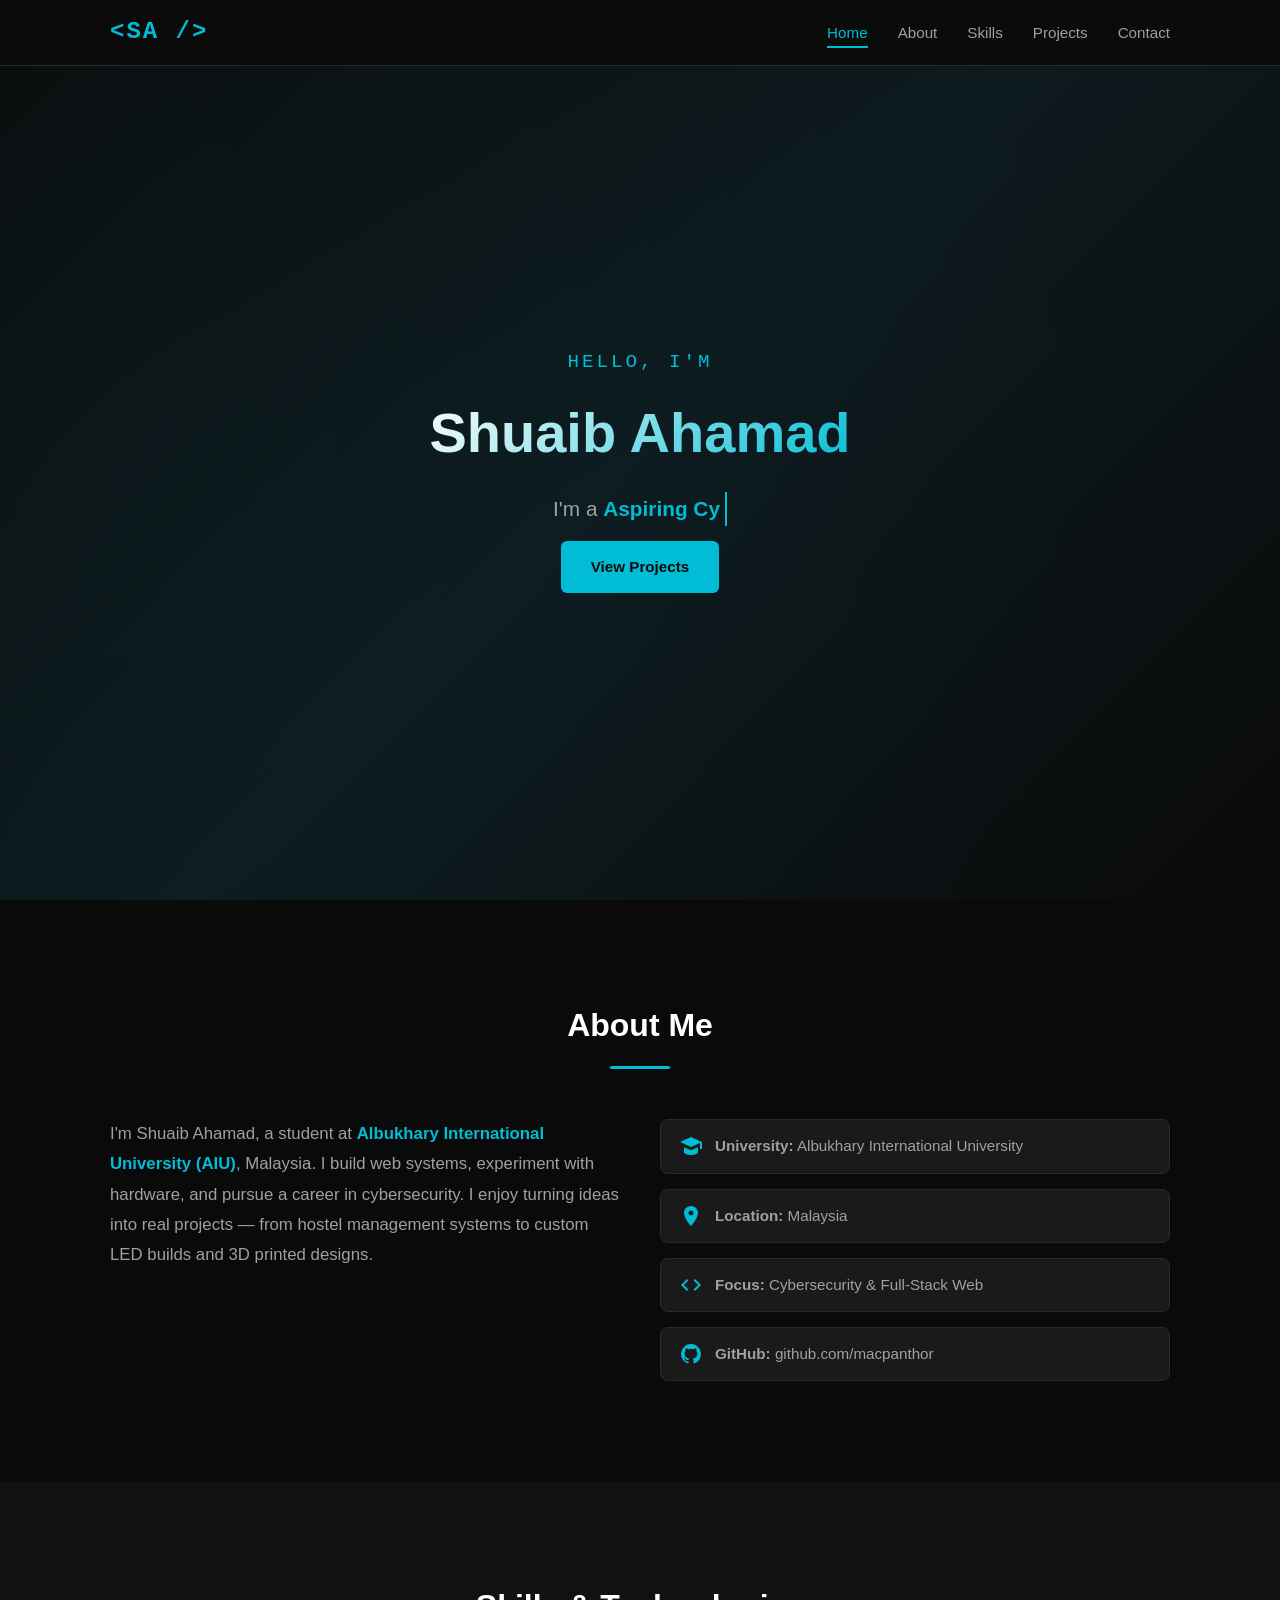
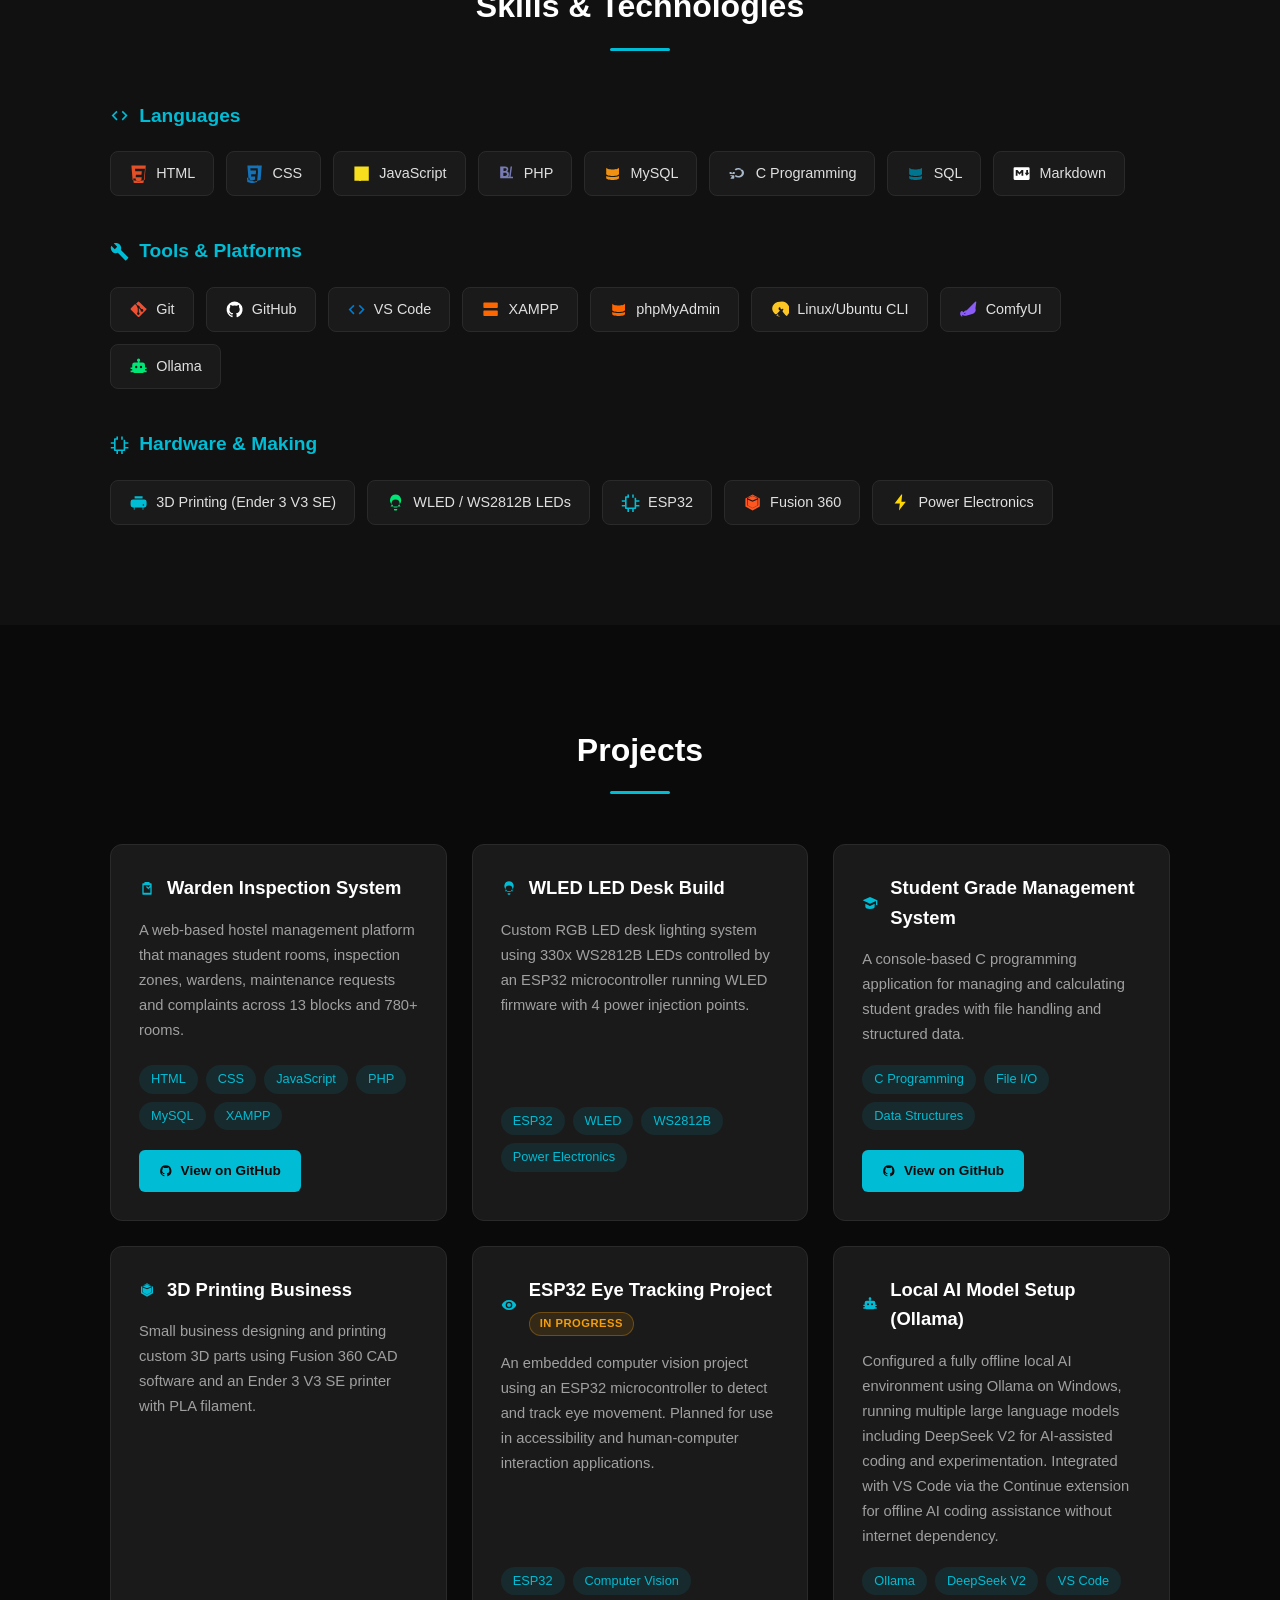
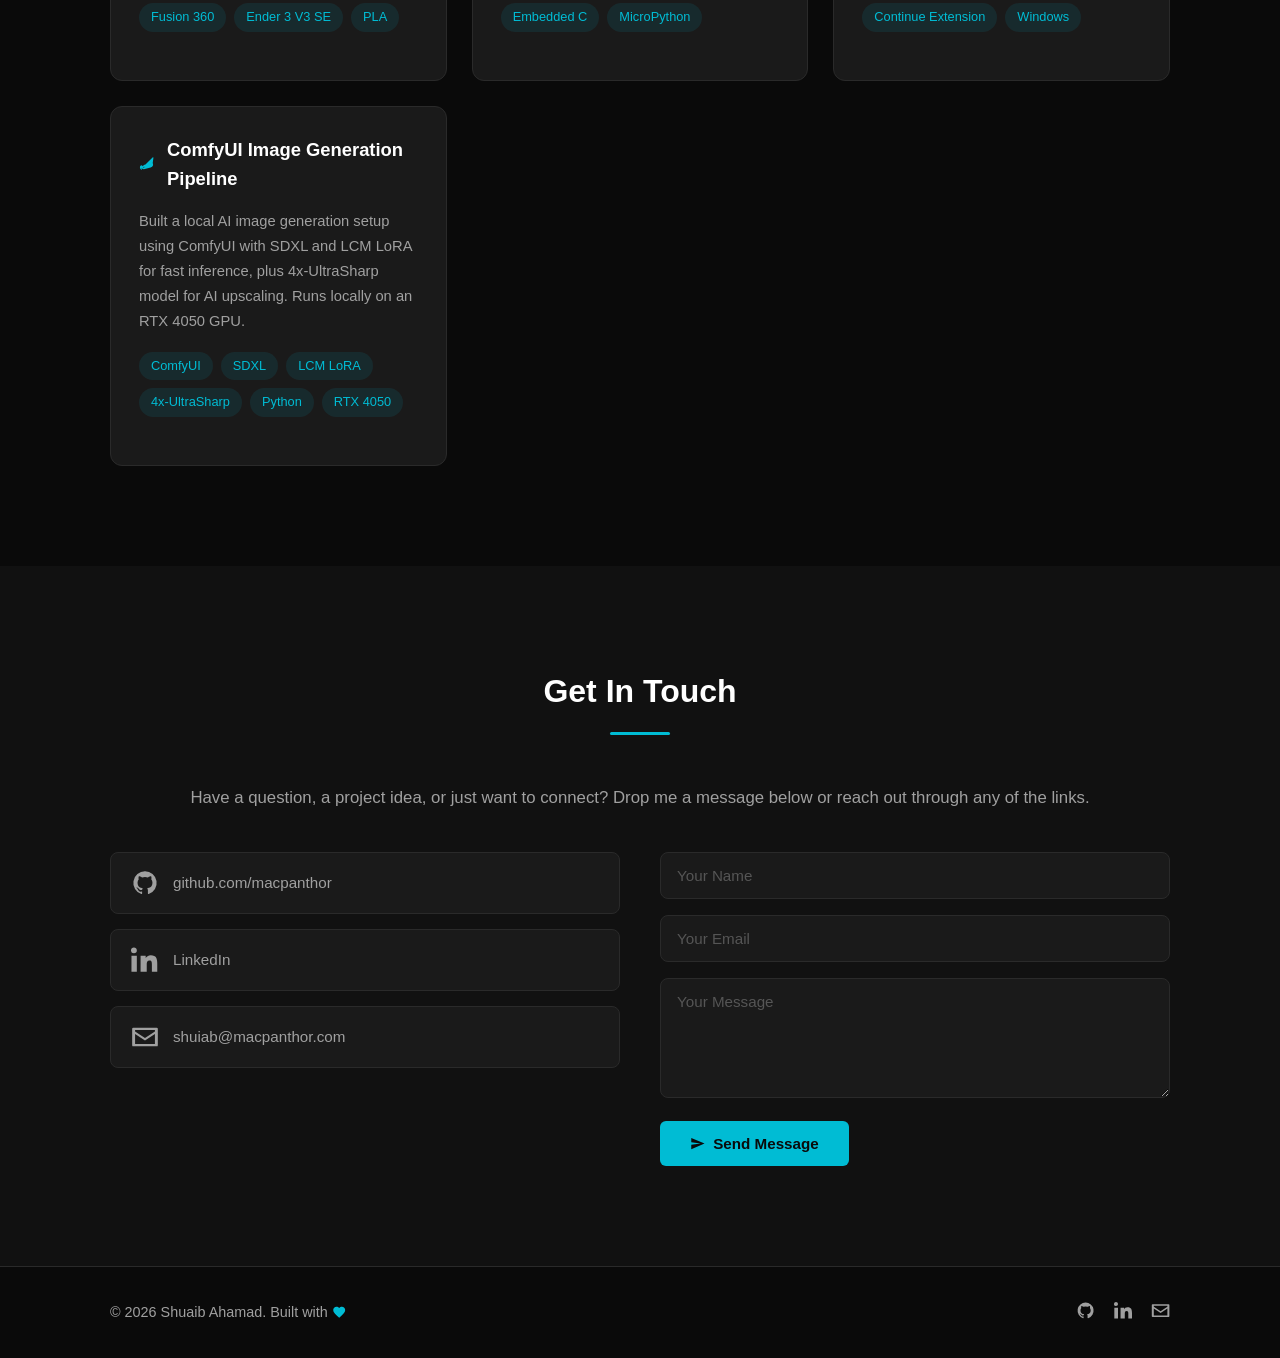
==== commit d4c2c0be: "update contact email in footer and social links" ====
--- a/index.html
+++ b/index.html
@@ -349,9 +349,9 @@
             <svg class="icon"><use href="#i-linkedin"/></svg>
             <span>LinkedIn</span>
           </a>
-          <a href="mailto:shuaibahmadh200503@gmail.com" class="contact-link">
+          <a href="mailto:shuiab@macpanthor.com" class="contact-link">
             <svg class="icon"><use href="#i-envelope"/></svg>
-            <span>shuaibahmadh200503@gmail.com</span>
+            <span>shuiab@macpanthor.com</span>
           </a>
         </div>
 
@@ -382,7 +382,7 @@
       <div class="footer-socials">
         <a href="https://github.com/macpanthor" target="_blank" aria-label="GitHub"><svg class="icon" aria-hidden="true"><use href="#i-github"/></svg><span class="sr-only">GitHub</span></a>
         <a href="https://www.linkedin.com/in/shuaibahamad" target="_blank" aria-label="LinkedIn"><svg class="icon" aria-hidden="true"><use href="#i-linkedin"/></svg><span class="sr-only">LinkedIn</span></a>
-        <a href="mailto:shuaibahmadh200503@gmail.com" aria-label="Email"><svg class="icon" aria-hidden="true"><use href="#i-envelope"/></svg><span class="sr-only">Email</span></a>
+        <a href="mailto:shuiab@macpanthor.com" aria-label="Email"><svg class="icon" aria-hidden="true"><use href="#i-envelope"/></svg><span class="sr-only">Email</span></a>
       </div>
     </div>
   </footer>
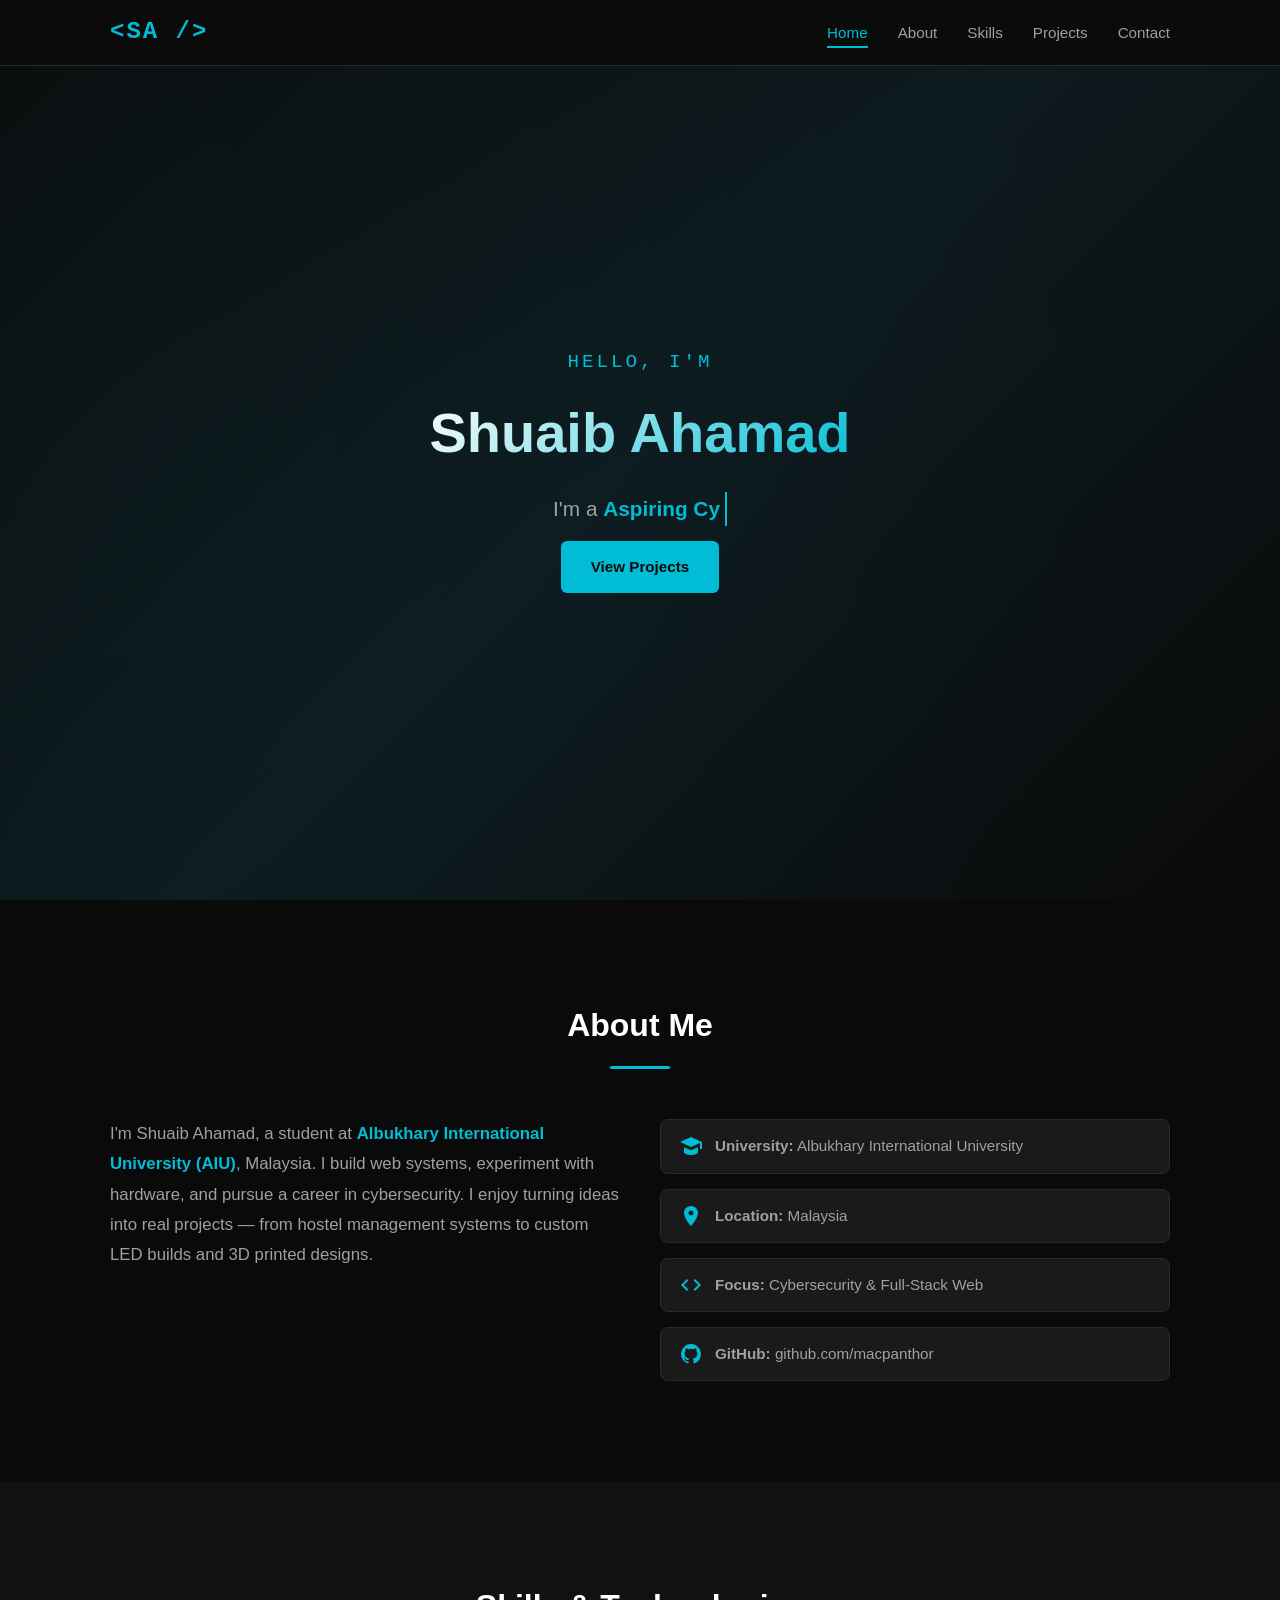
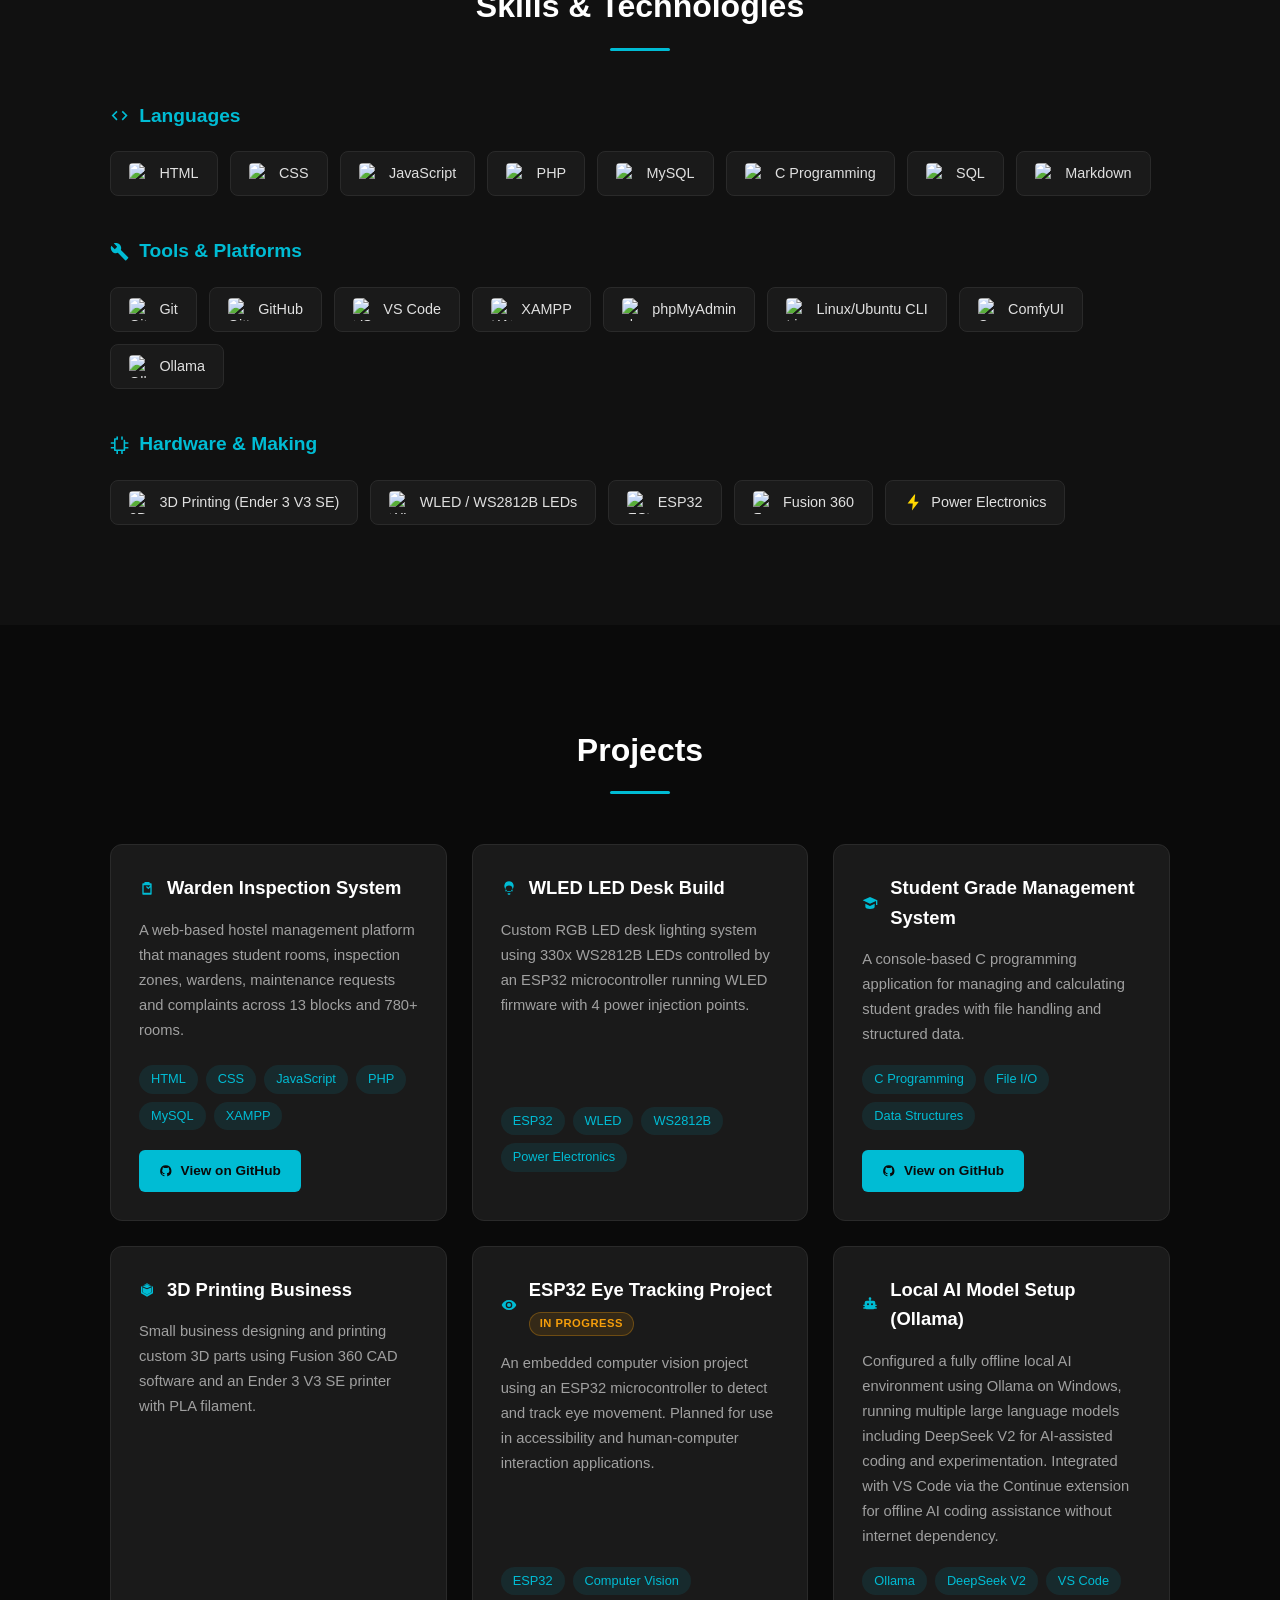
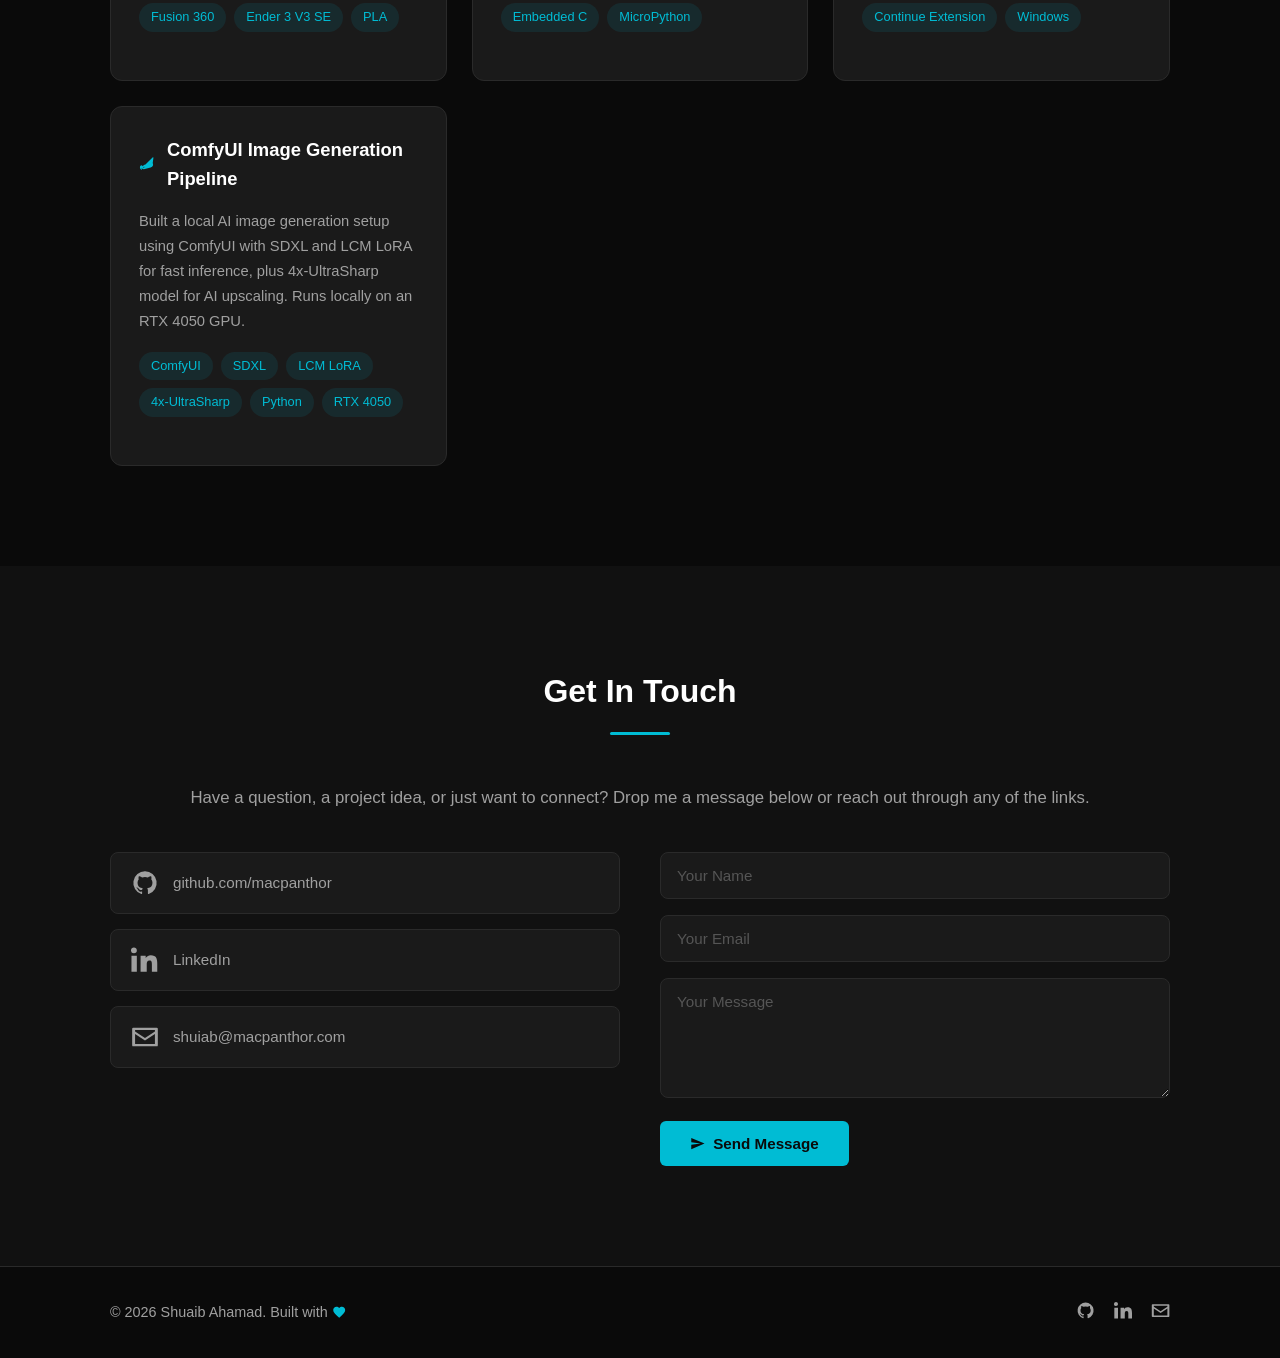
==== commit 9fec7b11: "add skill icons and update styles for skill badges" ====
--- a/index.html
+++ b/index.html
@@ -54,6 +54,15 @@
     <symbol id="i-paper-plane" viewBox="0 0 24 24"><path d="M2 21 23 12 2 3v7l15 2-15 2v7z"/></symbol>
     <symbol id="i-heart" viewBox="0 0 24 24"><path d="M12 21.35l-1.45-1.32C5.4 15.36 2 12.28 2 8.5 2 5.42 4.42 3 7.5 3c1.74 0 3.41.81 4.5 2.09C13.09 3.81 14.76 3 16.5 3 19.58 3 22 5.42 22 8.5c0 3.78-3.4 6.86-8.55 11.54L12 21.35z"/></symbol>
     <symbol id="i-check-circle" viewBox="0 0 24 24"><path d="M12 2a10 10 0 1 0 0 20 10 10 0 0 0 0-20zm-1.2 14.2-4.5-4.5 1.4-1.4 3.1 3.1 6.1-6.1 1.4 1.4-7.5 7.5z"/></symbol>
+    <symbol id="i-vscode" viewBox="0 0 24 24"><path d="M23.15 2.58 18.02.53a1.47 1.47 0 0 0-1.53.13L2.33 12.02l-1.6 1.22a.75.75 0 0 0 0 1.22l1.6 1.22 14.16 11.36a1.47 1.47 0 0 0 1.53.13l5.13-2.05c.55-.22.85-.75.85-1.35V3.93c0-.6-.3-1.13-.85-1.35zm-7.44 14.24-4.6-4.6 4.6-4.5v9.1zm2.43-4.3.4.4-1.7 1.45v-9.1l5.9 3.75-4.6 3.5z"/></symbol>
+    <symbol id="i-xampp" viewBox="0 0 24 24"><path d="M12 3a1 1 0 0 0-1 1v1H4a1 1 0 0 0-1 1v1a1 1 0 0 0 1 1h1v2H4a1 1 0 0 0-1 1v1a1 1 0 0 0 1 1h1v1a1 1 0 0 0 1 1v.75A1.25 1.25 0 0 0 7.25 16h1.5A1.25 1.25 0 0 0 10 14.75c2 .05 3 1 3.75 2.1.55.8 1 1.75 1.5 2.85a.9.9 0 0 0 1.6 0l.35-.72a3 3 0 0 1 2.56-1.57l.24-.01a1 1 0 0 0 1-1V13a1 1 0 0 0-1-1h-1v-2h2a1 1 0 0 0 1-1V8a1 1 0 0 0-1-1h-8a1 1 0 0 0-1-1h-1V5a1 1 0 0 0-1-1zm-1.5 7.25a1.25 1.25 0 1 1 0 2.5 1.25 1.25 0 0 1 0-2.5z"/></symbol>
+    <symbol id="i-sql" viewBox="0 0 24 24"><path d="M12 2C7.6 2 4 3.1 4 4.5v3C4 8.9 7.6 10 12 10s8-1.1 8-2.5v-3C20 3.1 16.4 2 12 2zm0 5C7.6 7 4 5.9 4 4.5h8c4.4 0 8 1.1 8 2.5S16.4 7 12 7zM4 12.5v0C4 13.9 7.6 15 12 15s8-1.1 8-2.5V10c-2 .8-4.8 1.3-8 1.3s-6-.5-8-1.3v2.5zm0 5C4 18.9 7.6 20 12 20s8-1.1 8-2.5V15c-2 .8-4.8 1.3-8 1.3s-6-.5-8-1.3v2.5z"/></symbol>
+    <symbol id="i-ollama" viewBox="0 0 24 24"><path d="M7 5h10a2 2 0 0 1 2 2v1.1a6 6 0 0 1 0 11.8V21a2 2 0 0 1-2 2H7a2 2 0 0 1-2-2v-1.1a6 6 0 0 1 0-11.8V7a2 2 0 0 1 2-2zm-2 8.25a1.25 1.25 0 1 0 0 2.5 1.25 1.25 0 0 0 0-2.5zM8.25 8.5a.85.85 0 1 0 0 1.7.85.85 0 0 0 0-1.7zM12 7.6a1.2 1.2 0 1 0 0 2.4 1.2 1.2 0 0 0 0-2.4zm2.4-1.4a.7.7 0 1 0 0 1.4.7.7 0 0 0 0-1.4z"/></symbol>
+    <symbol id="i-comfyui" viewBox="0 0 24 24"><path d="M12 2a4 4 0 0 0-4 4 4 4 0 0 0 0 8 4 4 0 0 0 0 8 4 4 0 0 0 4-4v-4h4a4 4 0 0 0 0-8 4 4 0 0 0-4 4v4h-4a4 4 0 0 0 0-8z" opacity=".35"/><circle cx="8" cy="8" r="3"/><circle cx="16" cy="8" r="3"/><circle cx="8" cy="18" r="3"/><circle cx="16" cy="18" r="3"/></symbol>
+    <symbol id="i-esp32" viewBox="0 0 24 24"><path d="M8 2h2v4H8V2zm0 16v4h2v-4H8zm-2-7a2 2 0 1 1-4 0 2 2 0 0 1 4 0zm8-6h2V4h2v2h2v2h-2v2h-2V8h-2V5zM10 9a2 2 0 0 0-2-2H6v2h2v2h2V9zm4 4v2h2v2h-2v2h-2v2h-2v-2H8v-2h2v-2h2v-2h2zm2-2a2 2 0 1 0 4 0 2 2 0 0 0-4 0zM6 17a2 2 0 1 1 0 4 2 2 0 0 1 0-4z"/></symbol>
+    <symbol id="i-fusion360" viewBox="0 0 24 24"><path d="M12 2 3 7v10l9 5 9-5V7l-9-5zm0 3.2L18.8 8 12 11.8 5.2 8 12 5.2zM5.6 9.6v4.8l5.2 2.9v-5.8l-5.2-2.9zm12.8 0-5.2 2.9v5.8l5.2-2.9V9.6z"/></symbol>
+    <symbol id="i-phpmyadmin" viewBox="0 0 24 24"><path d="M12 2C7.6 2 4 3.1 4 4.5v15C4 20.9 7.6 22 12 22s8-1.1 8-2.5v-15C20 3.1 16.4 2 12 2zm0 3c4.4 0 8 1.1 8 2.5S16.4 10 12 10 4 8.9 4 7.5 7.6 5 12 5zM4 9.5C4 10.9 7.6 12 12 12s8-1.1 8-2.5v2C20 12.9 16.4 14 12 14s-8-1.1-8-2.5v-2zM4 14.5C4 15.9 7.6 17 12 17s8-1.1 8-2.5v2C20 17.9 16.4 19 12 19s-8-1.1-8-2.5v-2zm0 5C4 20.9 7.6 22 12 22s8-1.1 8-2.5v-2C20 18.9 16.4 20 12 20s-8-1.1-8-2.5v2z"/></symbol>
+    <symbol id="i-mysql" viewBox="0 0 24 24"><path d="M16.4 14.3c.5.02 1-.05 1.44-.25.2-.09.38-.21.52-.38 0 0 .4-.62.2-.6-.15.02-.4.02-.4.02s-.3-.45-.58-.7c-.38-.35-1-.5-1-.5s-.63-1.53-.63-1.53-.47-1.03-.83-1.06c0 0-.15-.3-.42-.46-.23-.13-1.1-.06-1.1-.06s-.35-.43-1-.5c-.7-.08-.9.5-1.4.9-.7.56-2.4 1.14-2.4 1.14s-.8.83-.8.83-.35-.1-.42-.24c-.1-.2.82-1 .82-1s.34-.32.5-.45c.5-.4 1.1-.9 1.1-.9s-.8-.72-1.1-.8c-.6-.16-1.2.1-1.6.4-.4.3-.9 1-.9 1s-.2-.6-.26-1c-.1-.7.3-1.7.3-1.7s-.3.1-.6.5c-.4.5-1.2 1.4-1.2 2.6 0 0-.16 1.3.16 2.63.32 1.33.9 2.2.9 2.2s-.3.34.9.83c1.24.5 3 .2 3.4-.2.4-.4 3-2.1 3-2.1s.1 1.7.1 2.1c0 .4-.2 1 1 1.2.6.1 1.1-.2 1.4-.4.3-.2 1.9-1.2 1.9-1.2s2.5.08 3.4-.55zm-9.1-4.9s-.3.52-1.2.2c-.34-.1-.6-.3-.8-.5l-.03.04s.5.6 1.6.82c.9.18 1.5-.2 1.5-.2l-1.07-.36zM13 13.2c.13.04.18.2.1.34a.3.3 0 0 1-.3.12c-.13-.02-.24-.1-.3-.23.2-.14.36-.2.5-.23z"/></symbol>
   </svg>
 
   <!-- ===== SKIP LINK ===== -->
@@ -143,38 +152,38 @@
       <div class="skills-category">
         <h3 class="category-title"><svg class="icon"><use href="#i-code"/></svg> Languages</h3>
         <div class="skills-grid">
-          <div class="skill-badge"><svg class="icon" style="color:#e34f26;"><use href="#i-html5"/></svg> HTML</div>
-          <div class="skill-badge"><svg class="icon" style="color:#1572b6;"><use href="#i-css3"/></svg> CSS</div>
-          <div class="skill-badge"><svg class="icon" style="color:#f7df1e;"><use href="#i-js"/></svg> JavaScript</div>
-          <div class="skill-badge"><svg class="icon" style="color:#777bb4;"><use href="#i-php"/></svg> PHP</div>
-          <div class="skill-badge"><svg class="icon" style="color:#f29111;"><use href="#i-database"/></svg> MySQL</div>
-          <div class="skill-badge"><svg class="icon" style="color:#a8b9cc;"><use href="#i-c"/></svg> C Programming</div>
-          <div class="skill-badge"><svg class="icon" style="color:#00758f;"><use href="#i-database"/></svg> SQL</div>
-          <div class="skill-badge"><svg class="icon" style="color:#ffffff;"><use href="#i-markdown"/></svg> Markdown</div>
+          <div class="skill-badge"><img src="https://skillicons.dev/icons?i=html" alt="HTML" loading="lazy"> HTML</div>
+          <div class="skill-badge"><img src="https://skillicons.dev/icons?i=css" alt="CSS" loading="lazy"> CSS</div>
+          <div class="skill-badge"><img src="https://skillicons.dev/icons?i=js" alt="JavaScript" loading="lazy"> JavaScript</div>
+          <div class="skill-badge"><img src="https://skillicons.dev/icons?i=php" alt="PHP" loading="lazy"> PHP</div>
+          <div class="skill-badge"><img src="https://skillicons.dev/icons?i=mysql" alt="MySQL" loading="lazy"> MySQL</div>
+          <div class="skill-badge"><img src="https://skillicons.dev/icons?i=c" alt="C Programming" loading="lazy"> C Programming</div>
+          <div class="skill-badge"><img src="https://skillicons.dev/icons?i=sqlite" alt="SQL" loading="lazy"> SQL</div>
+          <div class="skill-badge"><img src="https://skillicons.dev/icons?i=md" alt="Markdown" loading="lazy"> Markdown</div>
         </div>
       </div>
 
       <div class="skills-category">
         <h3 class="category-title"><svg class="icon"><use href="#i-tools"/></svg> Tools &amp; Platforms</h3>
         <div class="skills-grid">
-          <div class="skill-badge"><svg class="icon" style="color:#f05032;"><use href="#i-git"/></svg> Git</div>
-          <div class="skill-badge"><svg class="icon" style="color:#ffffff;"><use href="#i-github"/></svg> GitHub</div>
-          <div class="skill-badge"><svg class="icon" style="color:#007acc;"><use href="#i-code"/></svg> VS Code</div>
-          <div class="skill-badge"><svg class="icon" style="color:#ff6600;"><use href="#i-server"/></svg> XAMPP</div>
-          <div class="skill-badge"><svg class="icon" style="color:#ff6600;"><use href="#i-database"/></svg> phpMyAdmin</div>
-          <div class="skill-badge"><svg class="icon" style="color:#fcc624;"><use href="#i-linux"/></svg> Linux/Ubuntu CLI</div>
-          <div class="skill-badge"><svg class="icon" style="color:#8b5cf6;"><use href="#i-paint-brush"/></svg> ComfyUI</div>
-          <div class="skill-badge"><svg class="icon" style="color:#00e676;"><use href="#i-robot"/></svg> Ollama</div>
+          <div class="skill-badge"><img src="https://skillicons.dev/icons?i=git" alt="Git" loading="lazy"> Git</div>
+          <div class="skill-badge"><img src="https://skillicons.dev/icons?i=github" alt="GitHub" loading="lazy"> GitHub</div>
+          <div class="skill-badge"><img src="https://skillicons.dev/icons?i=vscode" alt="VS Code" loading="lazy"> VS Code</div>
+          <div class="skill-badge"><img src="https://api.iconify.design/thesvg-color/xampp.svg" alt="XAMPP" loading="lazy"> XAMPP</div>
+          <div class="skill-badge"><img src="https://api.iconify.design/thesvg-color/phpmyadmin.svg" alt="phpMyAdmin" loading="lazy"> phpMyAdmin</div>
+          <div class="skill-badge"><img src="https://skillicons.dev/icons?i=ubuntu" alt="Linux/Ubuntu CLI" loading="lazy"> Linux/Ubuntu CLI</div>
+          <div class="skill-badge"><img src="https://api.iconify.design/thesvg-color/comfyui.svg" alt="ComfyUI" loading="lazy"> ComfyUI</div>
+          <div class="skill-badge"><img src="https://api.iconify.design/thesvg-color/ollama-light.svg" alt="Ollama" loading="lazy"> Ollama</div>
         </div>
       </div>
 
       <div class="skills-category">
         <h3 class="category-title"><svg class="icon"><use href="#i-microchip"/></svg> Hardware &amp; Making</h3>
         <div class="skills-grid">
-          <div class="skill-badge"><svg class="icon" style="color:#00bcd4;"><use href="#i-print"/></svg> 3D Printing (Ender 3 V3 SE)</div>
-          <div class="skill-badge"><svg class="icon" style="color:#00e676;"><use href="#i-lightbulb"/></svg> WLED / WS2812B LEDs</div>
-          <div class="skill-badge"><svg class="icon" style="color:#00bcd4;"><use href="#i-microchip"/></svg> ESP32</div>
-          <div class="skill-badge"><svg class="icon" style="color:#ff5722;"><use href="#i-cube"/></svg> Fusion 360</div>
+          <div class="skill-badge"><img src="https://api.iconify.design/mdi/printer-3d.svg?color=%2300bcd4" alt="3D Printing (Ender 3 V3 SE)" loading="lazy"> 3D Printing (Ender 3 V3 SE)</div>
+          <div class="skill-badge"><img src="https://api.iconify.design/cbi/wled.svg" alt="WLED / WS2812B LEDs" loading="lazy"> WLED / WS2812B LEDs</div>
+          <div class="skill-badge"><img src="https://api.iconify.design/simple-icons/espressif.svg?color=%23e7352c" alt="ESP32" loading="lazy"> ESP32</div>
+          <div class="skill-badge"><img src="https://api.iconify.design/thesvg-color/fusion-360.svg" alt="Fusion 360" loading="lazy"> Fusion 360</div>
           <div class="skill-badge"><svg class="icon" style="color:#ffd700;"><use href="#i-bolt"/></svg> Power Electronics</div>
         </div>
       </div>
--- a/style.css
+++ b/style.css
@@ -455,6 +455,14 @@
 .skill-badge .icon {
   width: 1.2rem;
   height: 1.2rem;
+}
+
+.skill-badge img {
+  width: 1.4rem;
+  height: 1.4rem;
+  border-radius: 4px;
+  flex-shrink: 0;
+  object-fit: contain;
 }
 
 /* ===== PROJECTS ===== */
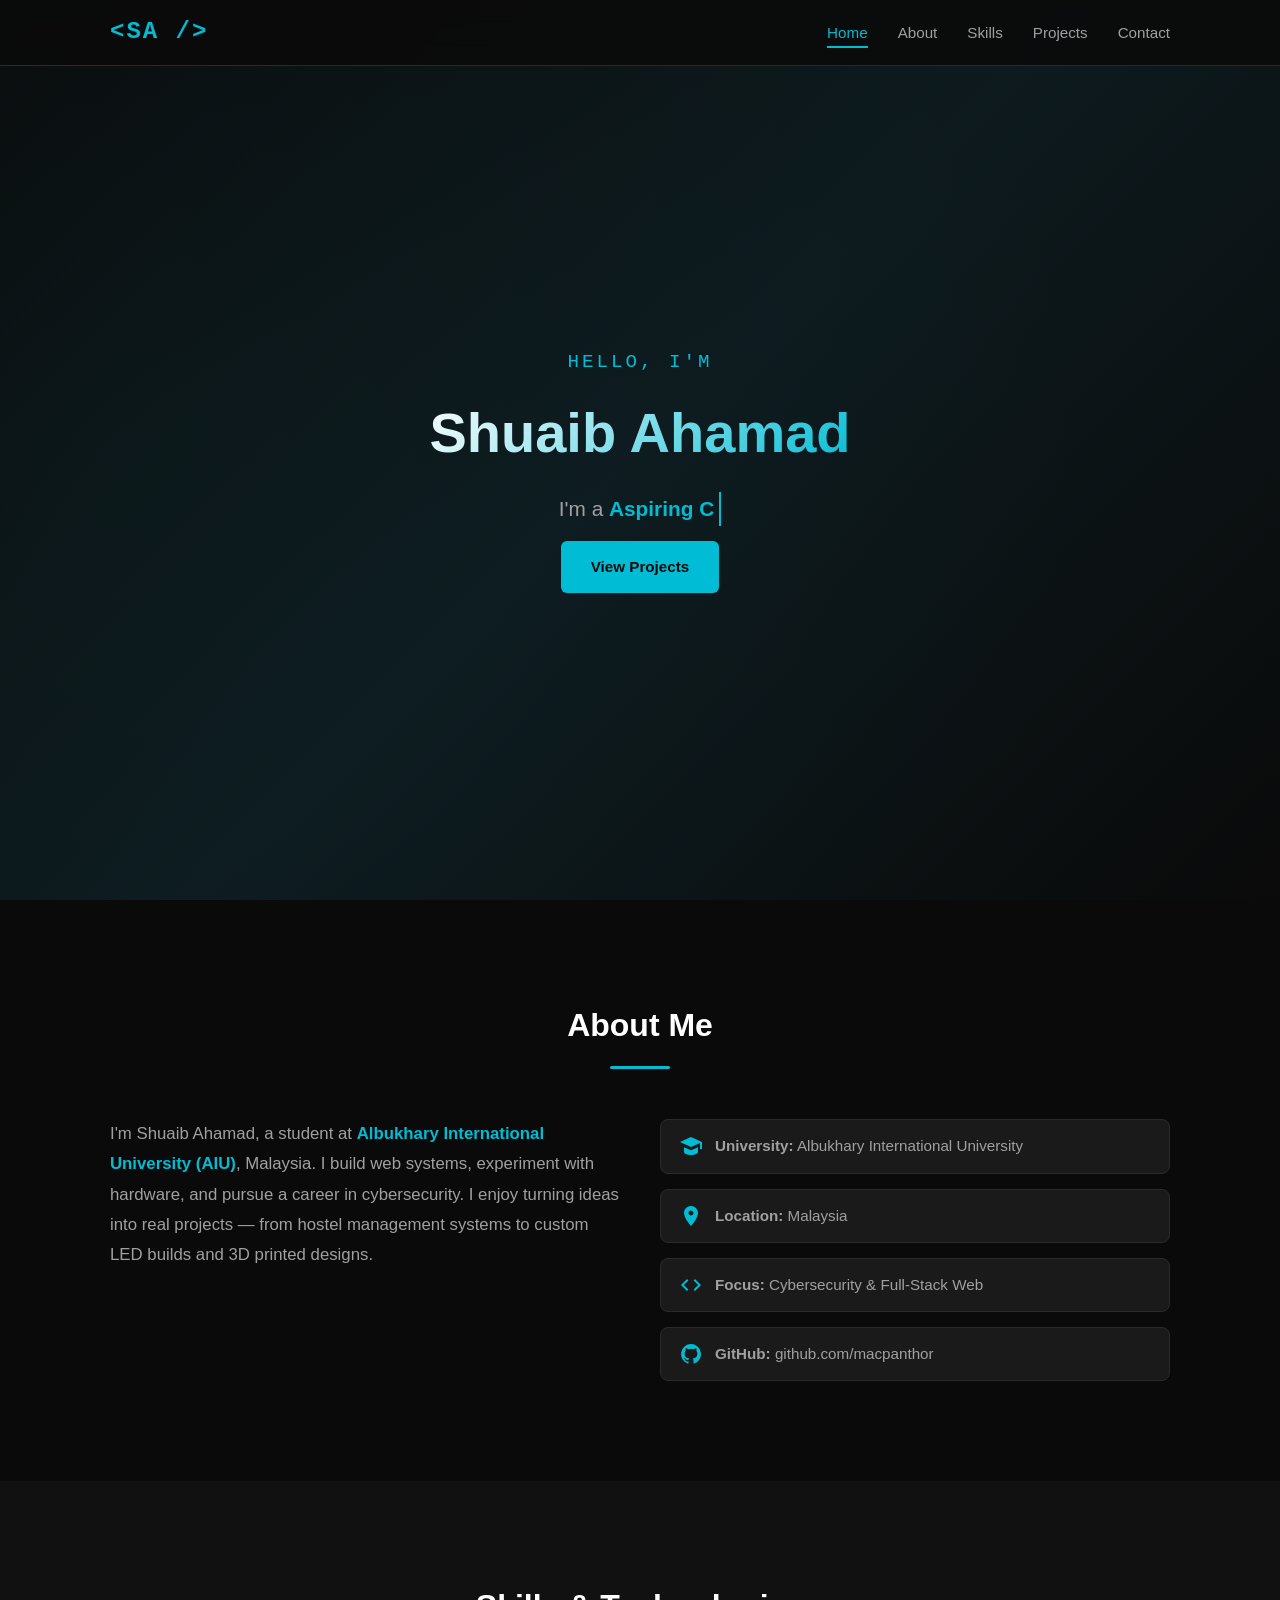
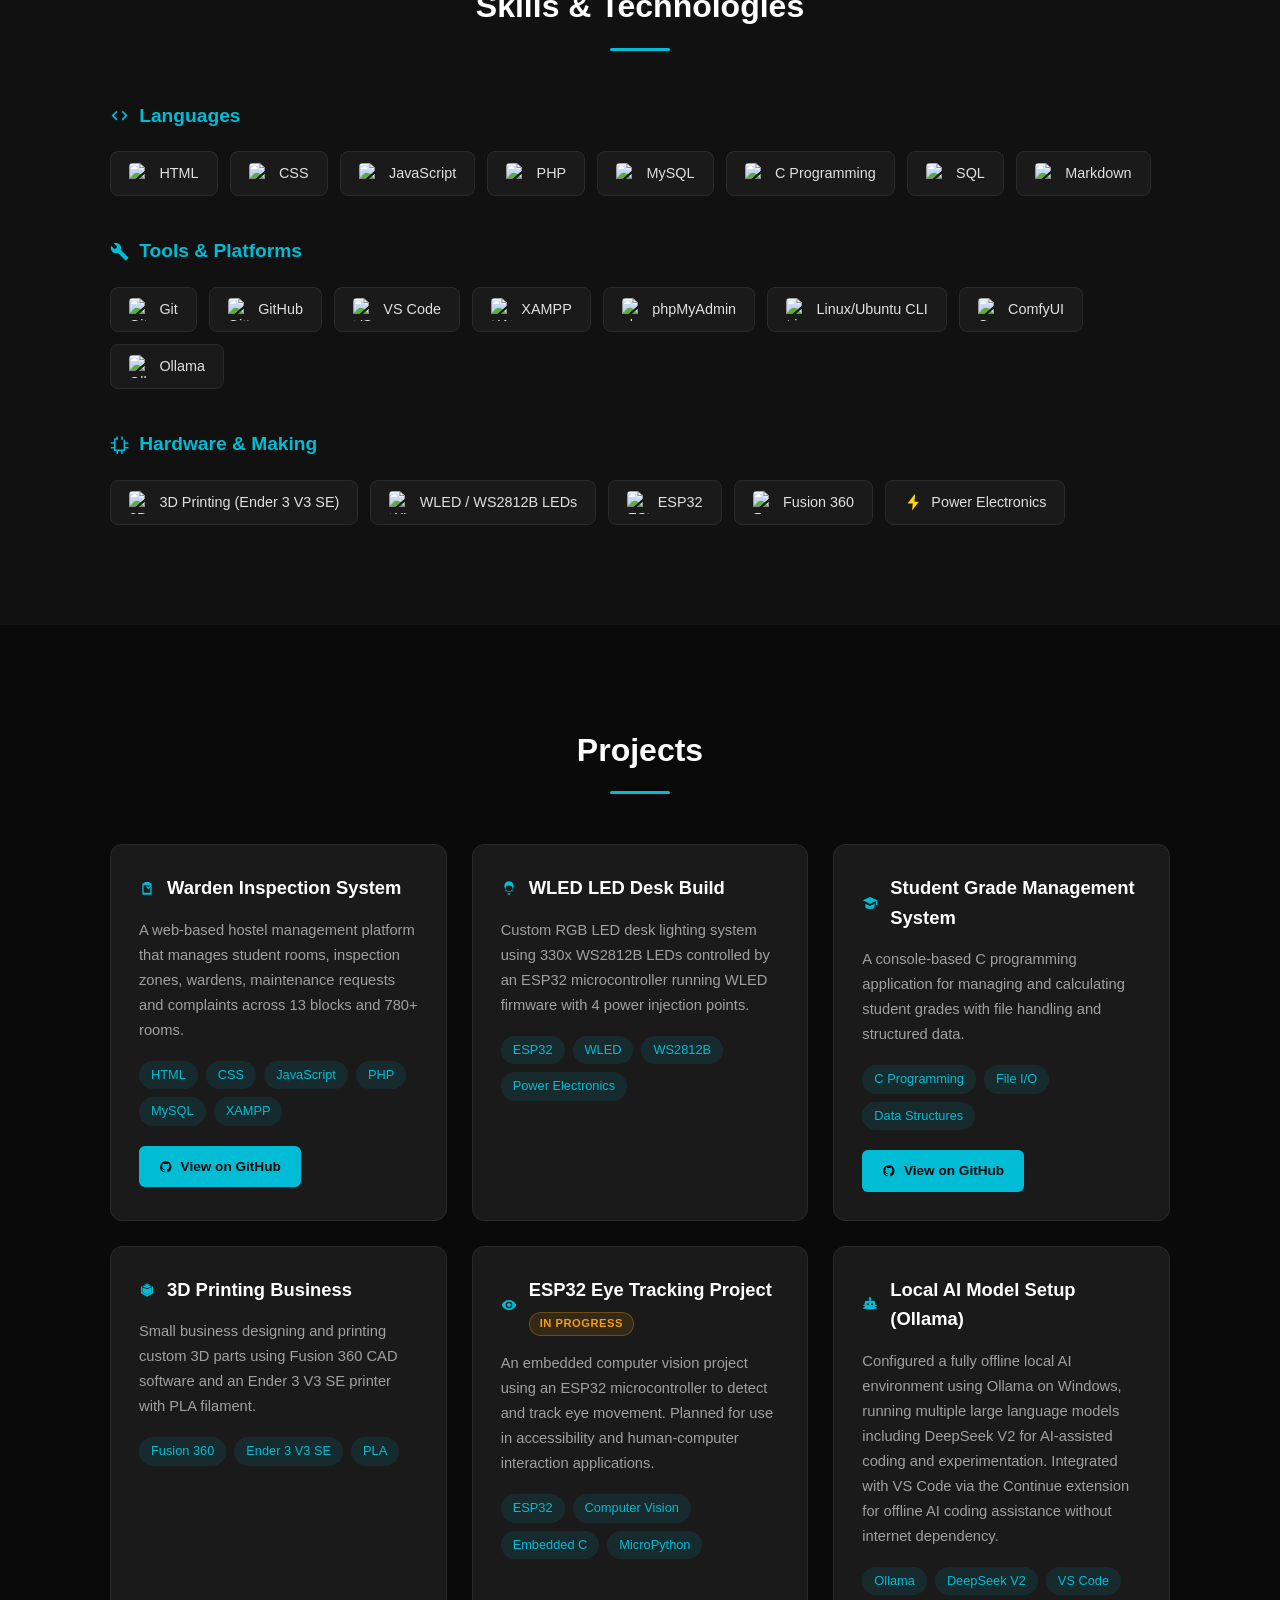
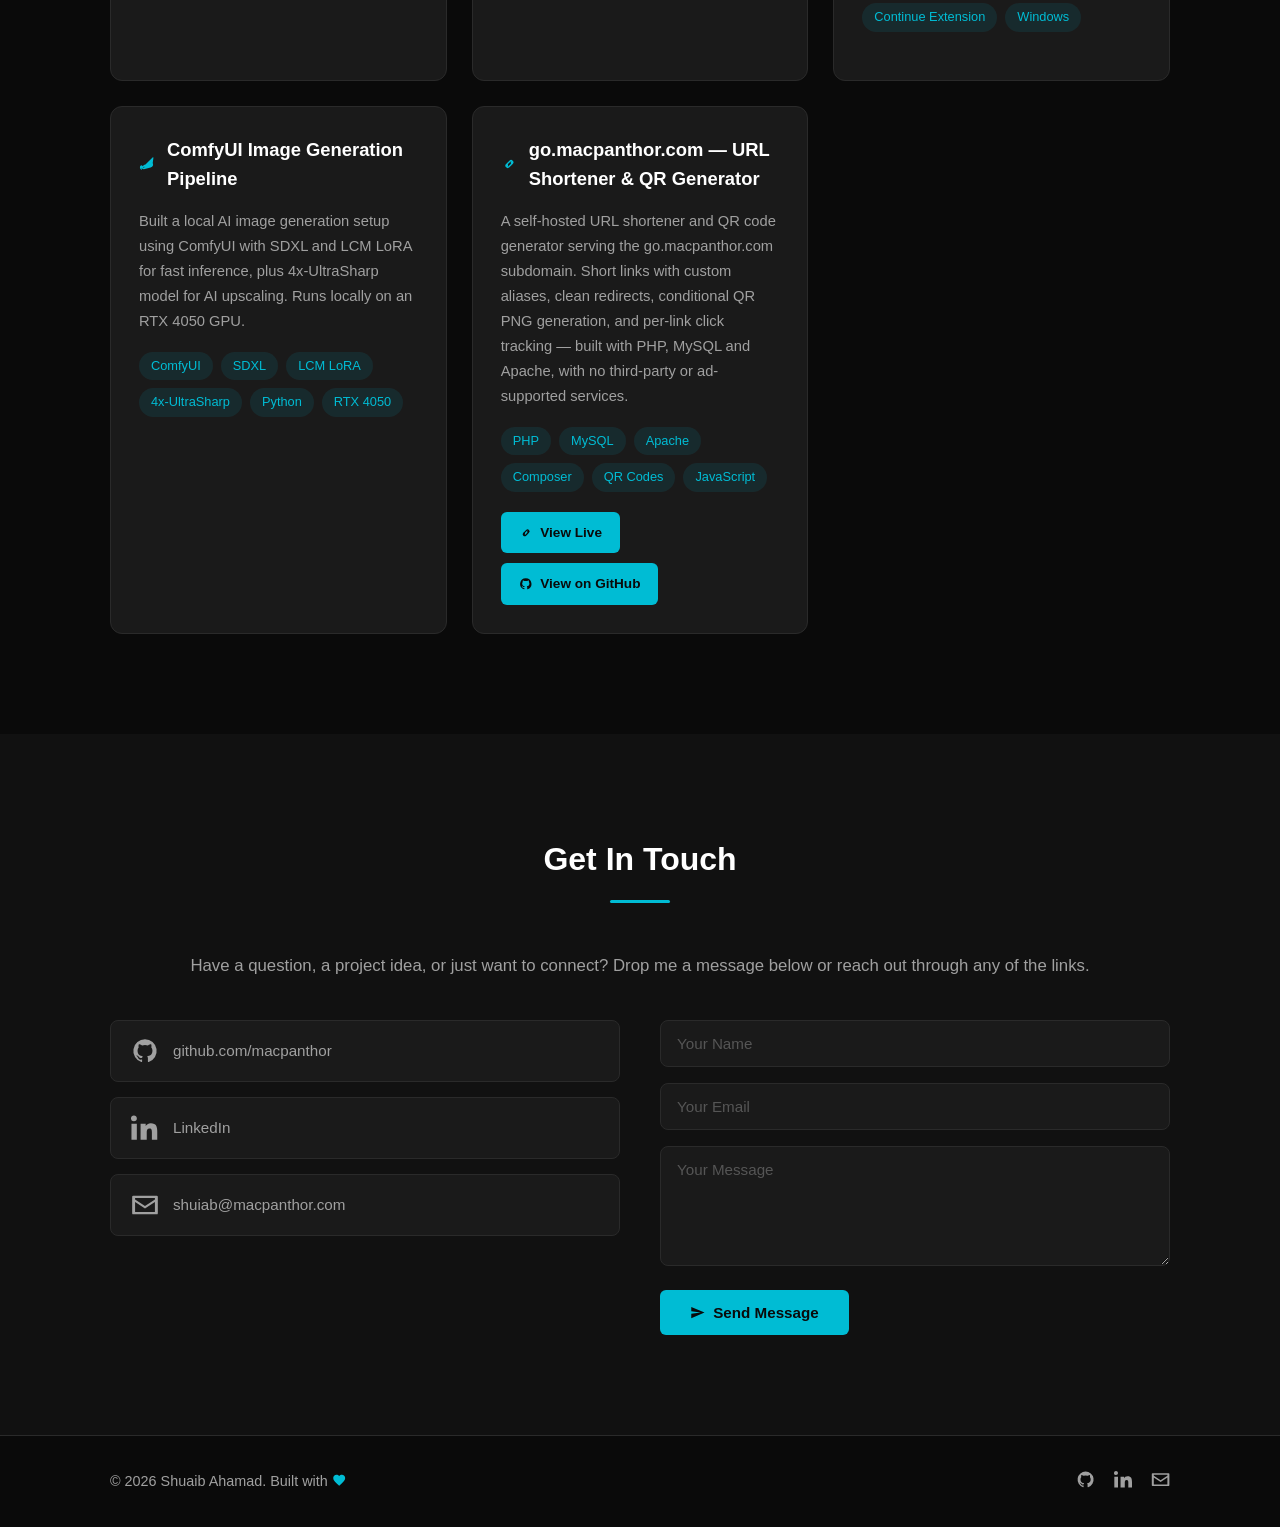
==== commit 24bd17ca: "new project" ====
--- a/index.html
+++ b/index.html
@@ -49,6 +49,7 @@
     <symbol id="i-clipboard-check" viewBox="0 0 24 24"><path d="M9 3h6a1 1 0 0 1 1 1v1h2a1 1 0 0 1 1 1v15a1 1 0 0 1-1 1H6a1 1 0 0 1-1-1V6a1 1 0 0 1 1-1h2V4a1 1 0 0 1 1-1zm-2 5v11h10V8H7zm3.5 2.5 1.4-1.4 2.1 2.1 3.6-3.6 1.4 1.4-5 5-3.5-3.5z"/></symbol>
     <symbol id="i-graduation-cap" viewBox="0 0 24 24"><path d="M12 3 1 8l11 5 9-4.09V15h2V8L12 3zM5 13.18V18c0 1.66 3.13 3 7 3s7-1.34 7-3v-4.82l-7 3.18-7-3.18z"/></symbol>
     <symbol id="i-eye" viewBox="0 0 24 24"><path d="M12 4.5C7 4.5 2.7 7.6 1 12c1.7 4.4 6 7.5 11 7.5s9.3-3.1 11-7.5c-1.7-4.4-6-7.5-11-7.5zm0 12.5a5 5 0 1 1 0-10 5 5 0 0 1 0 10zm0-8a3 3 0 1 0 0 6 3 3 0 0 0 0-6z"/></symbol>
+    <symbol id="i-link" viewBox="0 0 24 24"><path d="M10.6 13.4a1 1 0 0 1 0-1.4l3.5-3.5a1.5 1.5 0 0 1 2.1 2.1l-1.2 1.2a1 1 0 0 0 1.4 1.4l1.2-1.2a3.5 3.5 0 0 0-5-5l-3.5 3.5a3.5 3.5 0 0 0 0 5 1 1 0 0 0 1.5-1.1zM14.6 10.6a1 1 0 0 1 0 1.4l-3.5 3.5A1.5 1.5 0 0 1 9 13.4l1.2-1.2a1 1 0 1 0-1.4-1.4L7.6 12a3.5 3.5 0 0 0 5 5l3.5-3.5a3.5 3.5 0 0 0 0-5 1 1 0 0 0-1.5 1.1z"/></symbol>
     <symbol id="i-linkedin" viewBox="0 0 24 24"><path d="M4.98 3.5A2.5 2.5 0 1 1 0 3.5a2.5 2.5 0 0 1 4.98 0zM.4 8.4h4.6V22H.4V8.4zM8.2 8.4h4.4v1.9h.06c.61-1.16 2.11-2.38 4.34-2.38 4.64 0 5.5 3.05 5.5 7.02V22h-4.6v-6.17c0-1.47-.03-3.36-2.05-3.36-2.05 0-2.36 1.6-2.36 3.25V22H8.2V8.4z"/></symbol>
     <symbol id="i-envelope" viewBox="0 0 24 24"><path d="M2 4h20a1 1 0 0 1 1 1v14a1 1 0 0 1-1 1H2a1 1 0 0 1-1-1V5a1 1 0 0 1 1-1zm1.5 2v1.2l8.5 5.6 8.5-5.6V6h-17zm17 12v-8.6L12 15 3.5 9.4V18h17z"/></symbol>
     <symbol id="i-paper-plane" viewBox="0 0 24 24"><path d="M2 21 23 12 2 3v7l15 2-15 2v7z"/></symbol>
@@ -334,6 +335,35 @@
           </div>
         </div>
 
+        <!-- Project 8 -->
+        <div class="project-card">
+          <div class="project-header">
+            <svg class="icon project-icon"><use href="#i-link"/></svg>
+            <h3>go.macpanthor.com — URL Shortener &amp; QR Generator</h3>
+          </div>
+          <p class="project-desc">
+            A self-hosted URL shortener and QR code generator serving the go.macpanthor.com subdomain. Short links with
+            custom aliases, clean redirects, conditional QR PNG generation, and per-link click tracking — built with PHP,
+            MySQL and Apache, with no third-party or ad-supported services.
+          </p>
+          <div class="project-tags">
+            <span>PHP</span>
+            <span>MySQL</span>
+            <span>Apache</span>
+            <span>Composer</span>
+            <span>QR Codes</span>
+            <span>JavaScript</span>
+          </div>
+          <div class="project-links">
+            <a href="https://go.macpanthor.com" target="_blank" class="btn btn-small btn-primary" aria-label="Open go.macpanthor.com live site">
+              <svg class="icon"><use href="#i-link"/></svg> View Live
+            </a>
+            <a href="https://github.com/macpanthor/go-macpanthor" target="_blank" class="btn btn-small btn-primary" aria-label="View go-macpanthor on GitHub">
+              <svg class="icon"><use href="#i-github"/></svg> View on GitHub
+            </a>
+          </div>
+        </div>
+
       </div>
     </div>
   </section>
--- a/style.css
+++ b/style.css
@@ -527,7 +527,6 @@
   font-size: 0.92rem;
   line-height: 1.7;
   margin-bottom: 18px;
-  flex: 1;
 }
 
 .project-tags {
@@ -548,6 +547,17 @@
 
 .project-card .btn {
   align-self: flex-start;
+}
+
+.project-links {
+  display: flex;
+  flex-wrap: wrap;
+  gap: 10px;
+}
+
+.project-links .btn {
+  padding-left: 16px;
+  padding-right: 16px;
 }
 
 /* ===== CONTACT ===== */
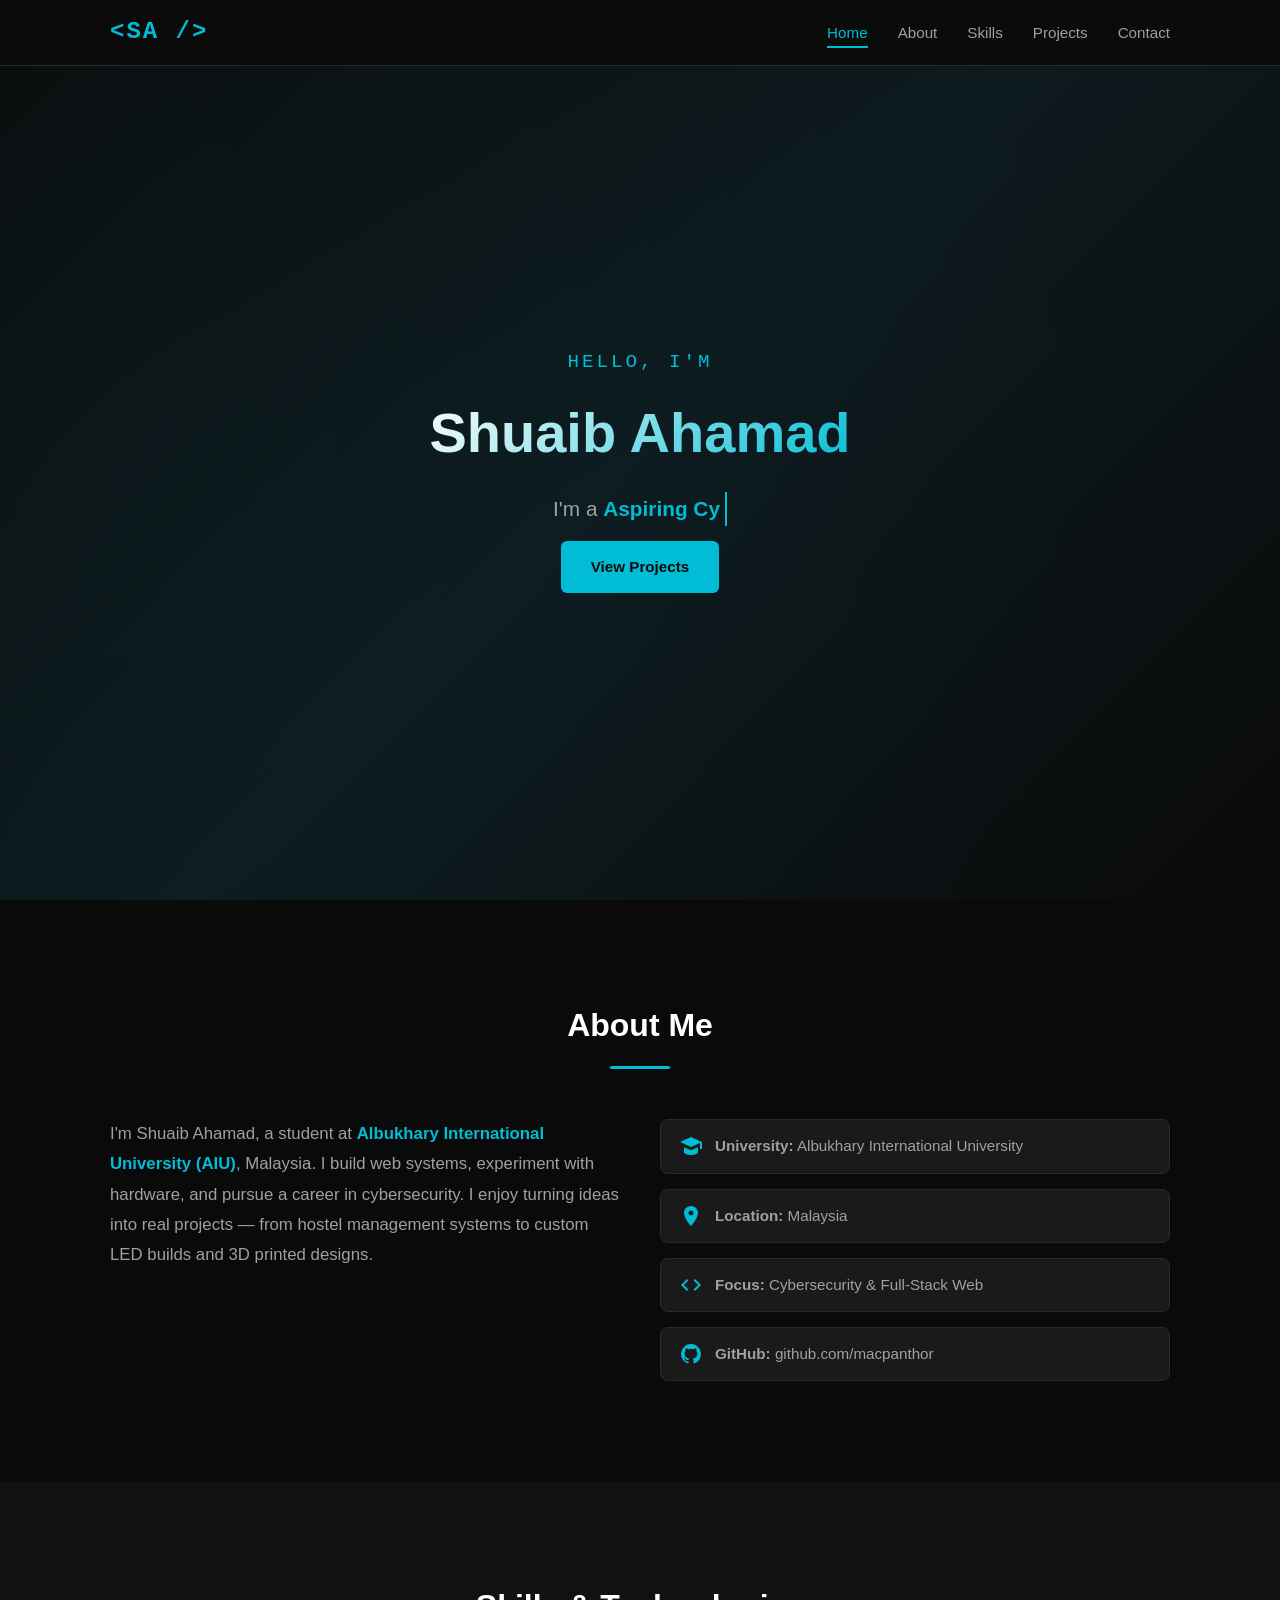
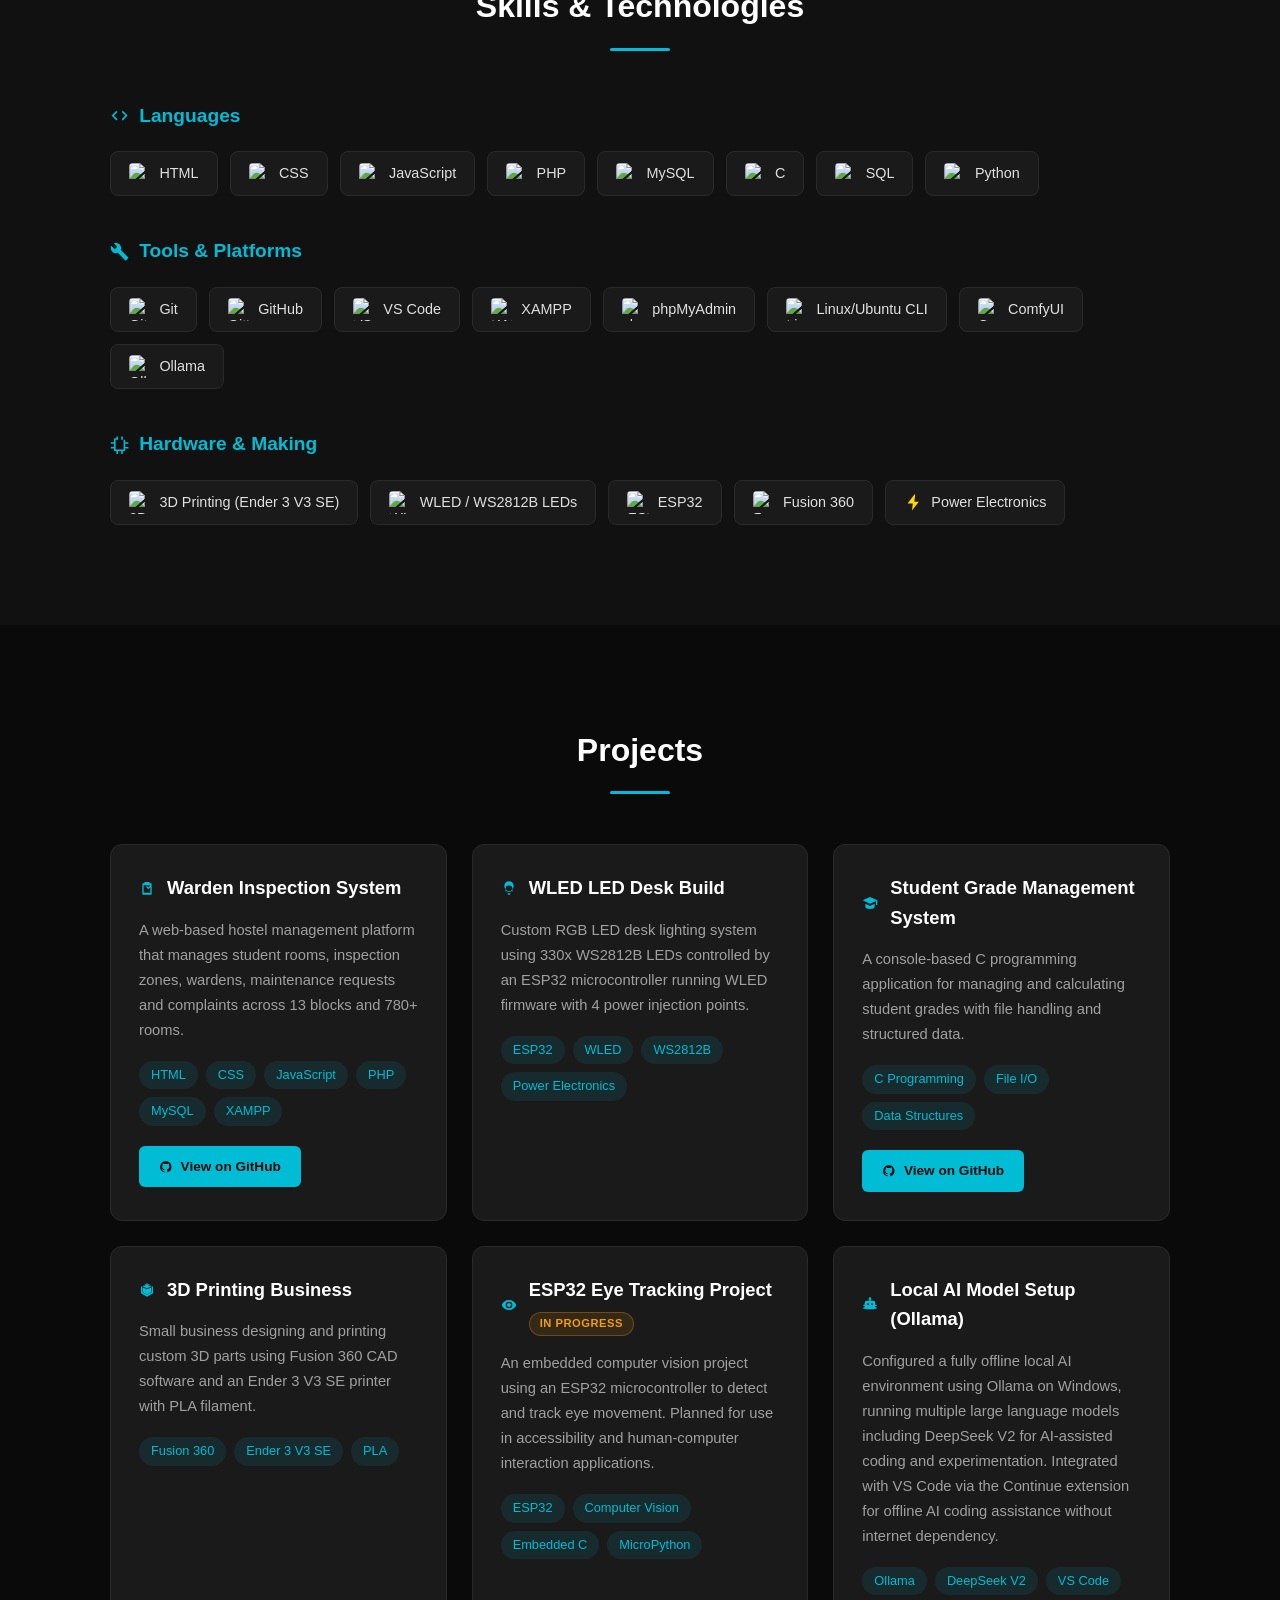
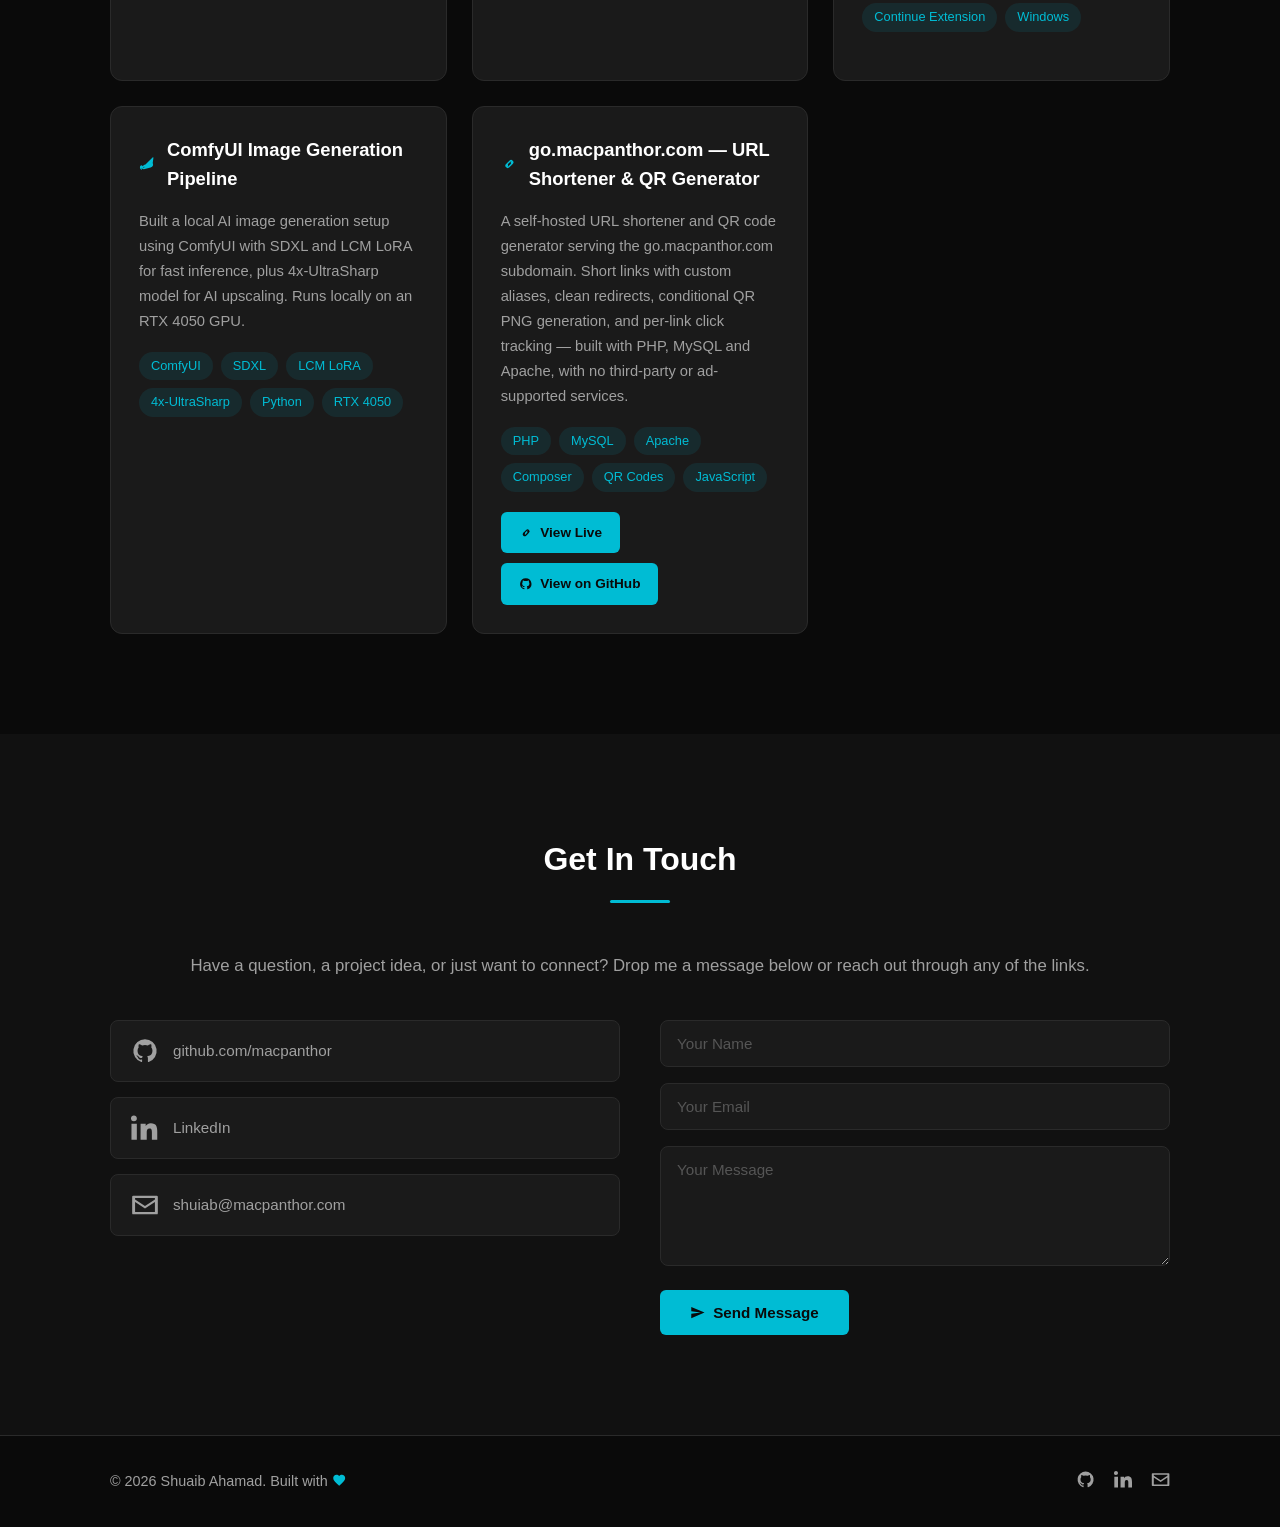
==== commit 39508137: "v2.2" ====
--- a/index.html
+++ b/index.html
@@ -158,9 +158,9 @@
           <div class="skill-badge"><img src="https://skillicons.dev/icons?i=js" alt="JavaScript" loading="lazy"> JavaScript</div>
           <div class="skill-badge"><img src="https://skillicons.dev/icons?i=php" alt="PHP" loading="lazy"> PHP</div>
           <div class="skill-badge"><img src="https://skillicons.dev/icons?i=mysql" alt="MySQL" loading="lazy"> MySQL</div>
-          <div class="skill-badge"><img src="https://skillicons.dev/icons?i=c" alt="C Programming" loading="lazy"> C Programming</div>
+          <div class="skill-badge"><img src="https://skillicons.dev/icons?i=c" alt="C" loading="lazy"> C</div>
           <div class="skill-badge"><img src="https://skillicons.dev/icons?i=sqlite" alt="SQL" loading="lazy"> SQL</div>
-          <div class="skill-badge"><img src="https://skillicons.dev/icons?i=md" alt="Markdown" loading="lazy"> Markdown</div>
+          <div class="skill-badge"><img src="https://skillicons.dev/icons?i=python" alt="Python" loading="lazy"> Python</div>
         </div>
       </div>
 
@@ -394,15 +394,15 @@
           </a>
         </div>
 
-        <form class="contact-form" id="contactForm">
+        <form class="contact-form" id="contactForm" action="https://formspree.io/f/mkjwadza" method="POST">
           <div class="form-group">
-            <input type="text" id="formName" placeholder="Your Name" required>
+            <input type="text" id="formName" name="name" placeholder="Your Name" required>
           </div>
           <div class="form-group">
-            <input type="email" id="formEmail" placeholder="Your Email" required>
+            <input type="email" id="formEmail" name="email" placeholder="Your Email" required>
           </div>
           <div class="form-group">
-            <textarea id="formMessage" rows="5" placeholder="Your Message" required></textarea>
+            <textarea id="formMessage" name="message" rows="5" placeholder="Your Message" required></textarea>
           </div>
           <button type="submit" class="btn btn-primary">
             <svg class="icon"><use href="#i-paper-plane"/></svg> Send Message
--- a/style.css
+++ b/style.css
@@ -659,6 +659,20 @@
   height: 2.5rem;
   margin-bottom: 15px;
   display: block;
+}
+
+/* Inline form status (errors / info) */
+.form-status {
+  padding: 12px 16px;
+  border-radius: 8px;
+  font-size: 0.9rem;
+  border: 1px solid var(--border-color);
+}
+
+.form-status.error {
+  color: #ff6b6b;
+  background: rgba(255, 107, 107, 0.1);
+  border-color: rgba(255, 107, 107, 0.4);
 }
 
 /* ===== FOOTER ===== */
@@ -838,14 +852,21 @@
     font-size: 1rem;
   }
 
+  .hero-content {
+    width: 100%;
+  }
+
   .hero-buttons {
     flex-direction: column;
     align-items: center;
   }
 
   .btn {
-    width: 100%;
+    width: auto;
+    min-width: 190px;
     justify-content: center;
+    padding: 9px 22px;
+    font-size: 0.88rem;
   }
 
   .section {
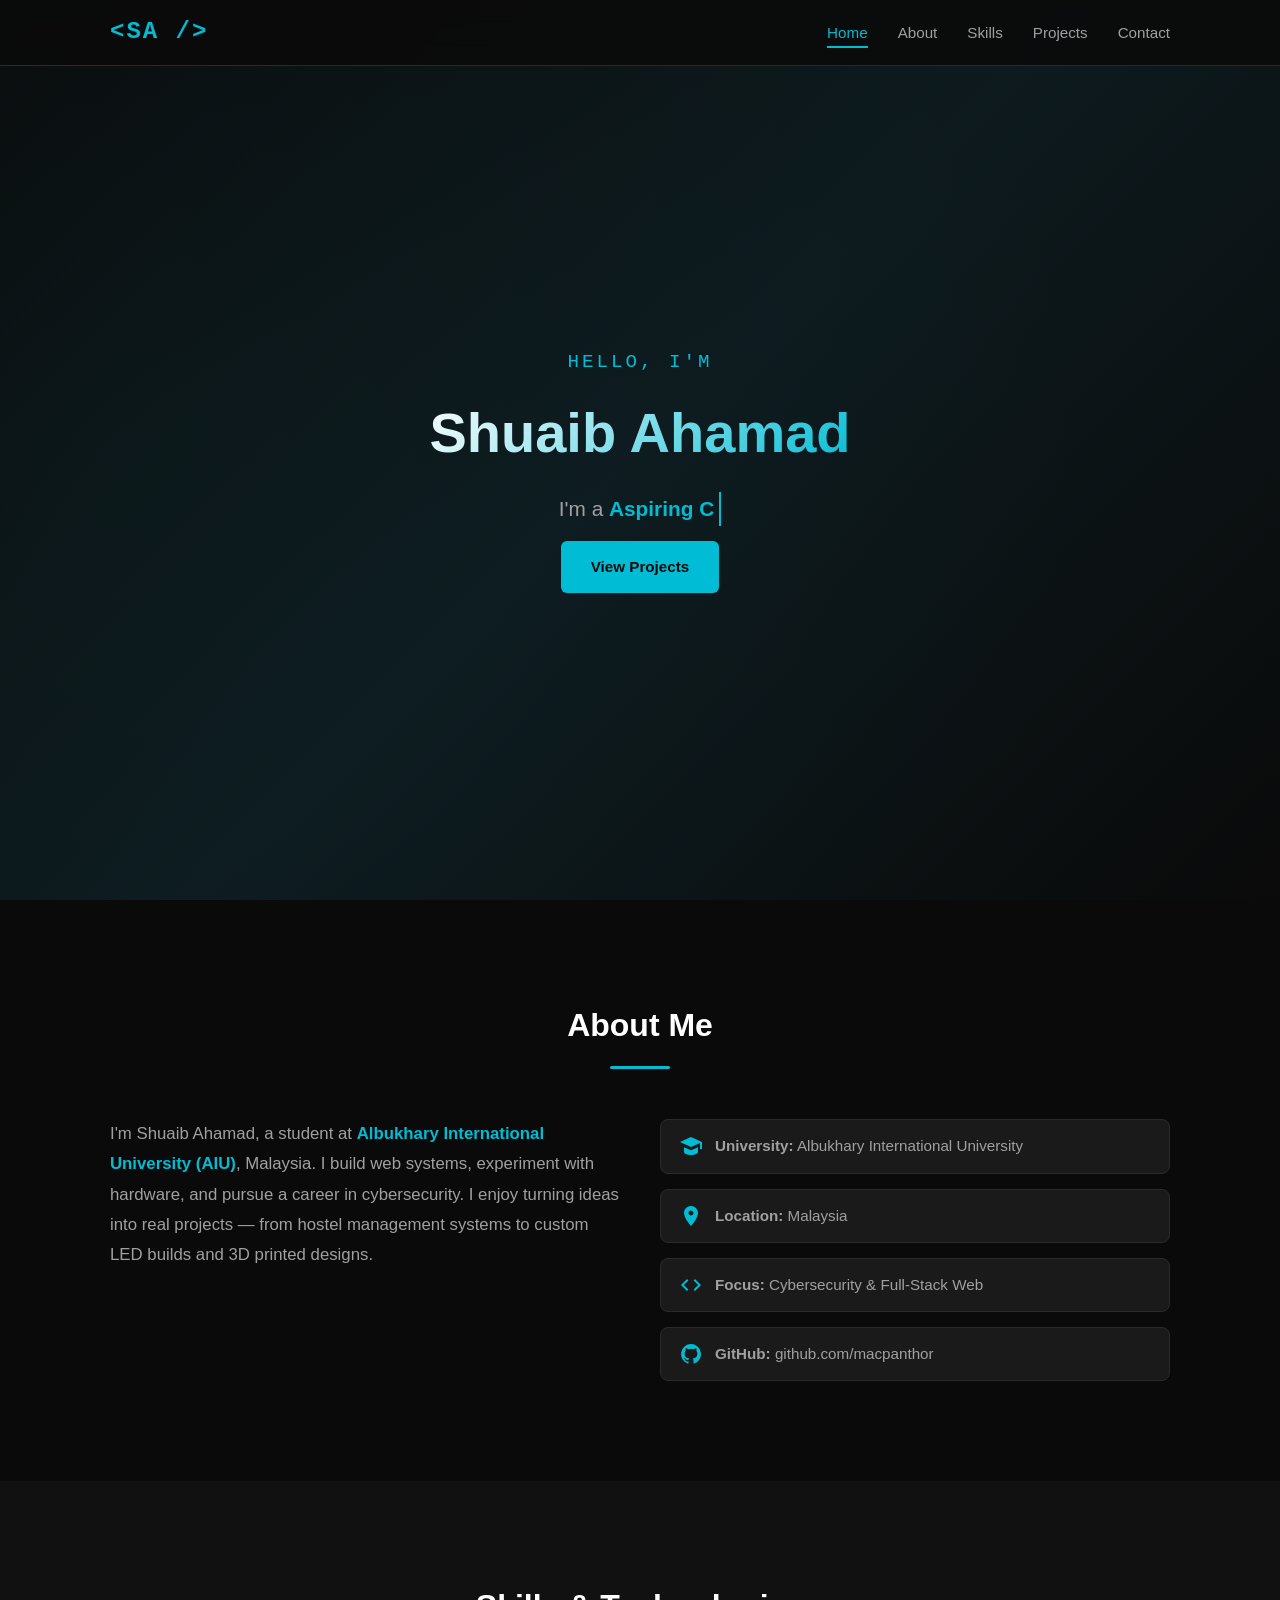
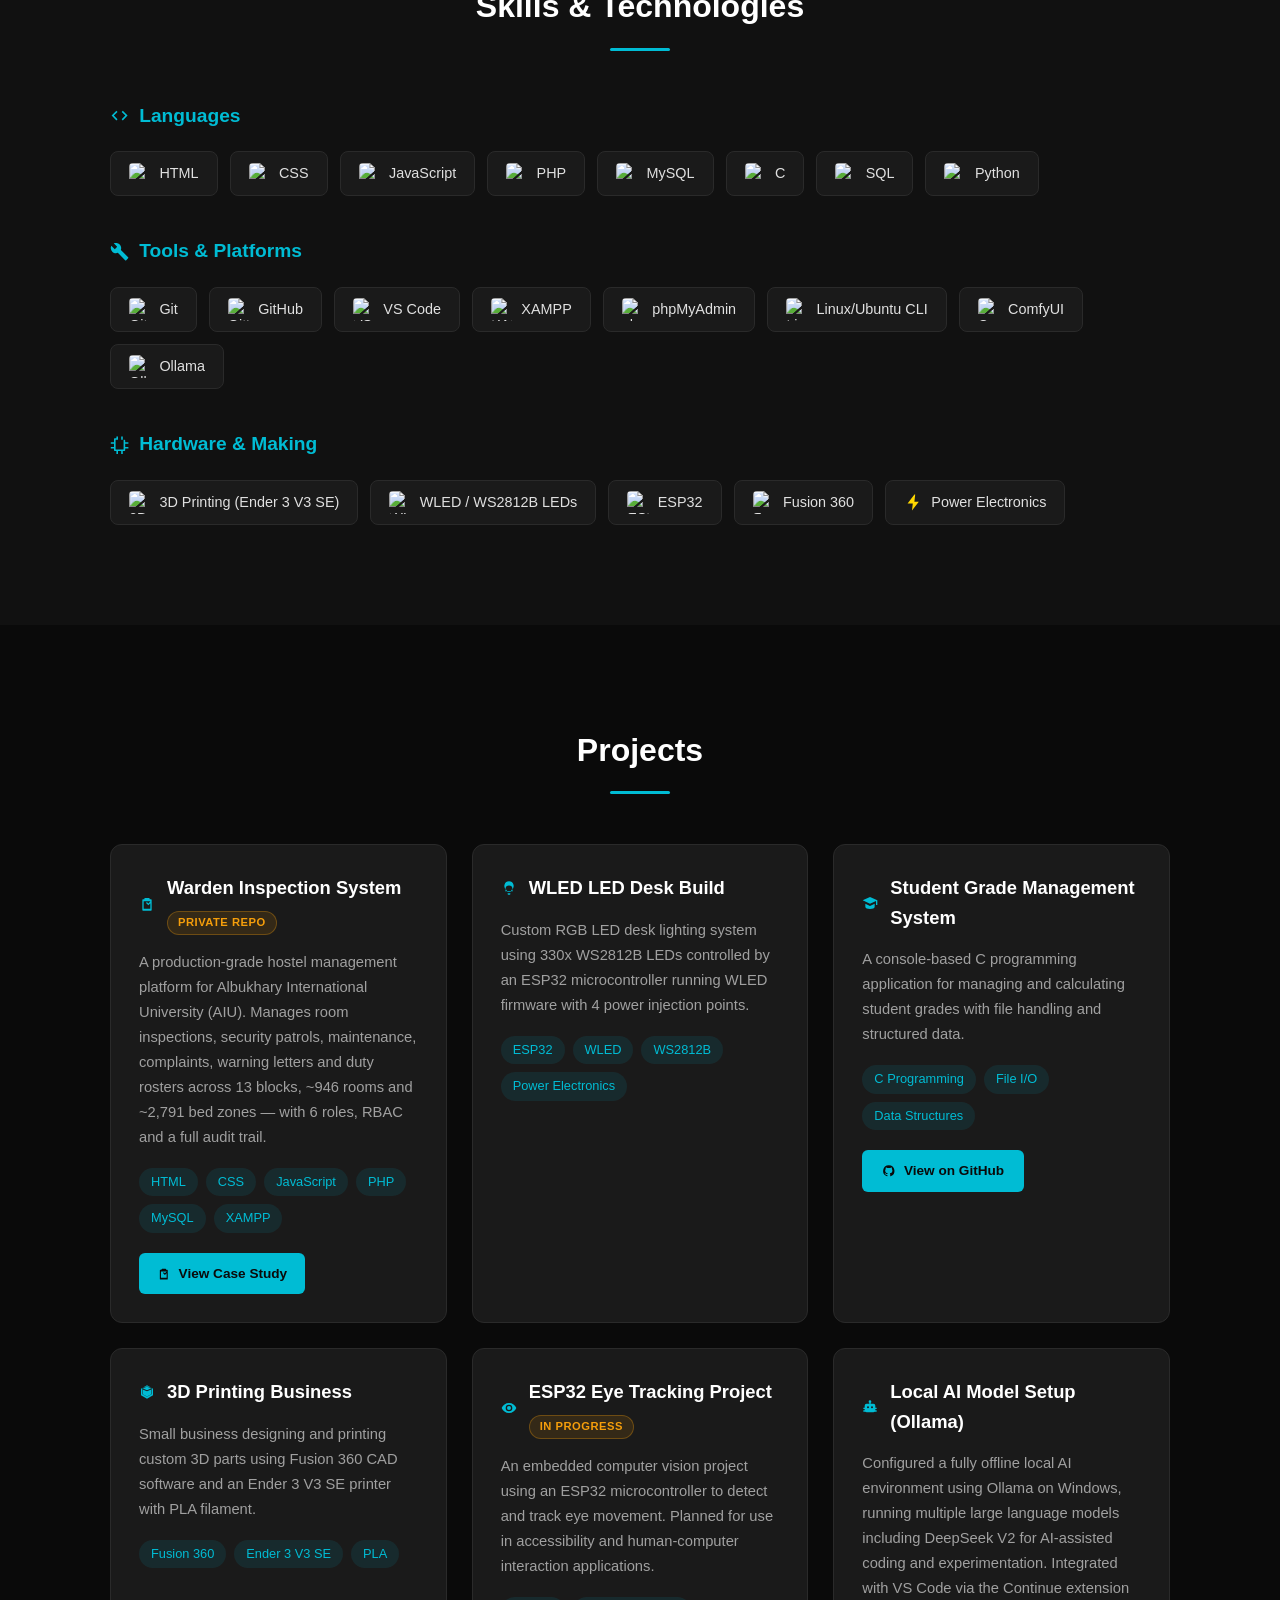
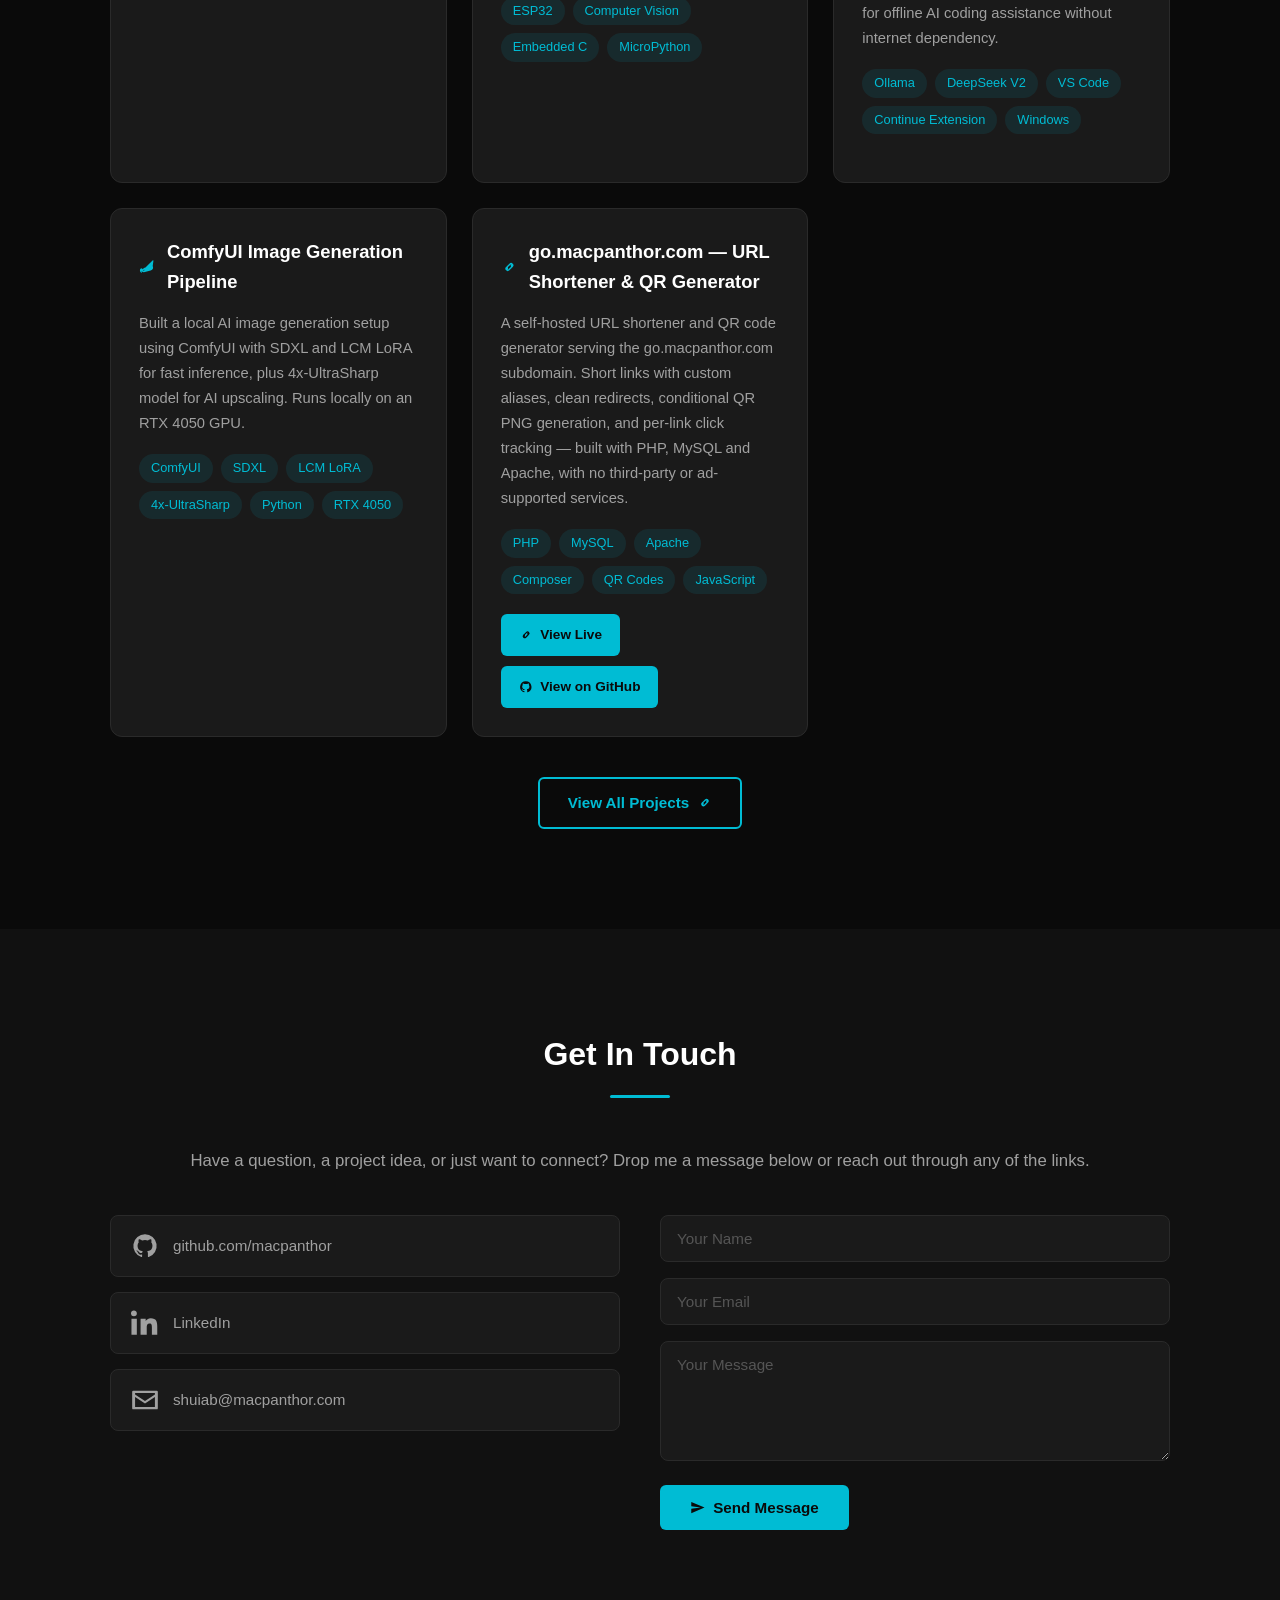
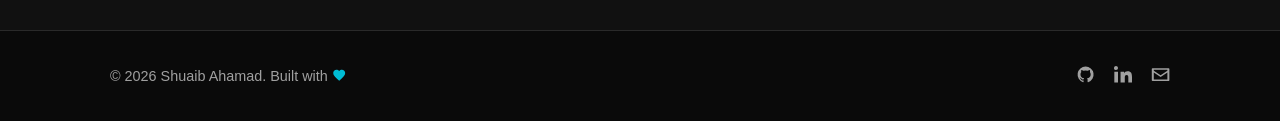
==== commit e22084c8: "Add dedicated projects page and update portfolio structure - Introduced `projects.html` for detailed" ====
--- a/index.html
+++ b/index.html
@@ -77,7 +77,7 @@
         <li><a href="#home" class="nav-link active">Home</a></li>
         <li><a href="#about" class="nav-link">About</a></li>
         <li><a href="#skills" class="nav-link">Skills</a></li>
-        <li><a href="#projects" class="nav-link">Projects</a></li>
+        <li><a href="projects.html" class="nav-link">Projects</a></li>
         <li><a href="#contact" class="nav-link">Contact</a></li>
       </ul>
       <div class="hamburger" id="hamburger">
@@ -202,12 +202,13 @@
         <div class="project-card">
           <div class="project-header">
             <svg class="icon project-icon"><use href="#i-clipboard-check"/></svg>
-            <h3>Warden Inspection System</h3>
-          </div>
-          <p class="project-desc">
-            A web-based hostel management platform that manages student rooms,
-            inspection zones, wardens, maintenance requests and complaints
-            across 13 blocks and 780+ rooms.
+            <h3>Warden Inspection System <span class="project-private">Private Repo</span></h3>
+          </div>
+          <p class="project-desc">
+            A production-grade hostel management platform for Albukhary International University (AIU).
+            Manages room inspections, security patrols, maintenance, complaints, warning letters and
+            duty rosters across 13 blocks, ~946 rooms and ~2,791 bed zones — with 6 roles, RBAC and
+            a full audit trail.
           </p>
           <div class="project-tags">
             <span>HTML</span>
@@ -217,9 +218,11 @@
             <span>MySQL</span>
             <span>XAMPP</span>
           </div>
-          <a href="https://github.com/macpanthor/wardensystemaiu" target="_blank" class="btn btn-small btn-primary" aria-label="View Warden Inspection System on GitHub">
-            <svg class="icon"><use href="#i-github"/></svg> View on GitHub
-          </a>
+          <div class="project-links">
+            <a href="projects.html" class="btn btn-small btn-primary" aria-label="View full Warden Inspection System case study">
+              <svg class="icon"><use href="#i-clipboard-check"/></svg> View Case Study
+            </a>
+          </div>
         </div>
 
         <!-- Project 2 -->
@@ -364,6 +367,12 @@
           </div>
         </div>
 
+      </div>
+
+      <div class="projects-cta">
+        <a href="projects.html" class="btn btn-secondary">View All Projects
+          <svg class="icon"><use href="#i-link"/></svg>
+        </a>
       </div>
     </div>
   </section>
--- a/style.css
+++ b/style.css
@@ -558,6 +558,216 @@
 .project-links .btn {
   padding-left: 16px;
   padding-right: 16px;
+}
+
+.projects-cta {
+  text-align: center;
+  margin-top: 40px;
+}
+
+/* ===== PROJECTS DEDICATED PAGE ===== */
+.project-private {
+  font-size: 0.7rem;
+  font-weight: 600;
+  color: #f59e0b;
+  background: rgba(245, 158, 11, 0.12);
+  border: 1px solid rgba(245, 158, 11, 0.3);
+  padding: 2px 10px;
+  border-radius: 20px;
+  letter-spacing: 0.5px;
+  text-transform: uppercase;
+  flex-shrink: 0;
+}
+
+.project-hero {
+  padding: 140px 0 60px;
+  text-align: center;
+}
+
+.project-hero .divider {
+  margin-bottom: 20px;
+}
+
+.project-hero-intro {
+  max-width: 720px;
+  margin: 0 auto;
+  color: var(--text-secondary);
+  font-size: 1.05rem;
+  line-height: 1.8;
+}
+
+.featured-project {
+  background: var(--bg-card);
+  border: 1px solid var(--border-color);
+  border-radius: 14px;
+  padding: 40px;
+  margin-bottom: 30px;
+}
+
+.featured-project.primary {
+  border-color: rgba(0, 188, 212, 0.35);
+  background: linear-gradient(135deg, #1a1a1a 0%, #111f22 100%);
+}
+
+.featured-project h3 {
+  font-size: 1.5rem;
+  color: #ffffff;
+  display: flex;
+  align-items: center;
+  flex-wrap: wrap;
+  gap: 12px;
+  margin-bottom: 16px;
+}
+
+.featured-project h3 .icon {
+  width: 1.6rem;
+  height: 1.6rem;
+  color: var(--accent);
+}
+
+.project-stats {
+  display: grid;
+  grid-template-columns: repeat(auto-fit, minmax(160px, 1fr));
+  gap: 16px;
+  margin: 24px 0;
+}
+
+.project-stat {
+  background: rgba(0, 0, 0, 0.25);
+  border: 1px solid var(--border-color);
+  border-radius: 10px;
+  padding: 16px;
+  text-align: center;
+}
+
+.project-stat .stat-value {
+  display: block;
+  font-size: 1.6rem;
+  font-weight: 800;
+  color: var(--accent);
+  line-height: 1.2;
+}
+
+.project-stat .stat-label {
+  display: block;
+  font-size: 0.8rem;
+  color: var(--text-secondary);
+  margin-top: 4px;
+  text-transform: uppercase;
+  letter-spacing: 0.5px;
+}
+
+.project-highlights {
+  margin: 20px 0;
+  padding-left: 0;
+  display: grid;
+  grid-template-columns: repeat(auto-fit, minmax(240px, 1fr));
+  gap: 10px;
+}
+
+.project-highlights li {
+  display: flex;
+  align-items: flex-start;
+  gap: 10px;
+  color: var(--text-secondary);
+  font-size: 0.92rem;
+  line-height: 1.6;
+  padding: 10px 14px;
+  background: rgba(0, 0, 0, 0.2);
+  border-radius: 8px;
+}
+
+.project-highlights li .icon {
+  color: var(--accent);
+  width: 18px;
+  height: 18px;
+  margin-top: 3px;
+  flex-shrink: 0;
+}
+
+.project-section-label {
+  font-size: 0.85rem;
+  color: var(--accent);
+  text-transform: uppercase;
+  letter-spacing: 1px;
+  margin: 28px 0 14px;
+  font-weight: 600;
+}
+
+.project-detail {
+  color: var(--text-secondary);
+  font-size: 0.95rem;
+  line-height: 1.8;
+  margin-bottom: 12px;
+}
+
+.back-to-home {
+  display: inline-flex;
+  align-items: center;
+  gap: 8px;
+  color: var(--text-secondary);
+  font-size: 0.9rem;
+  margin-bottom: 30px;
+  transition: color 0.3s ease;
+}
+
+.back-to-home:hover {
+  color: var(--accent);
+}
+
+.back-to-home .icon {
+  width: 1rem;
+  height: 1rem;
+}
+
+.project-eyebrow {
+  display: inline-block;
+  font-size: 0.8rem;
+  font-weight: 600;
+  color: var(--accent);
+  text-transform: uppercase;
+  letter-spacing: 2px;
+  margin-bottom: 14px;
+}
+
+.project-meta {
+  display: flex;
+  flex-wrap: wrap;
+  gap: 12px 28px;
+  margin: 6px 0 22px;
+  padding: 16px 18px;
+  background: rgba(0, 0, 0, 0.2);
+  border: 1px solid var(--border-color);
+  border-radius: 10px;
+}
+
+.project-meta-item {
+  font-size: 0.88rem;
+  color: var(--text-secondary);
+}
+
+.project-meta-item strong {
+  display: block;
+  color: var(--text-primary);
+  font-size: 0.82rem;
+  text-transform: uppercase;
+  letter-spacing: 0.5px;
+  margin-bottom: 2px;
+}
+
+.project-highlights-group {
+  display: grid;
+  gap: 10px;
+}
+
+.project-card .project-highlights {
+  grid-template-columns: 1fr;
+  margin: 0 0 18px;
+}
+
+.project-card .project-highlights li {
+  padding: 6px 10px;
+  font-size: 0.85rem;
 }
 
 /* ===== CONTACT ===== */
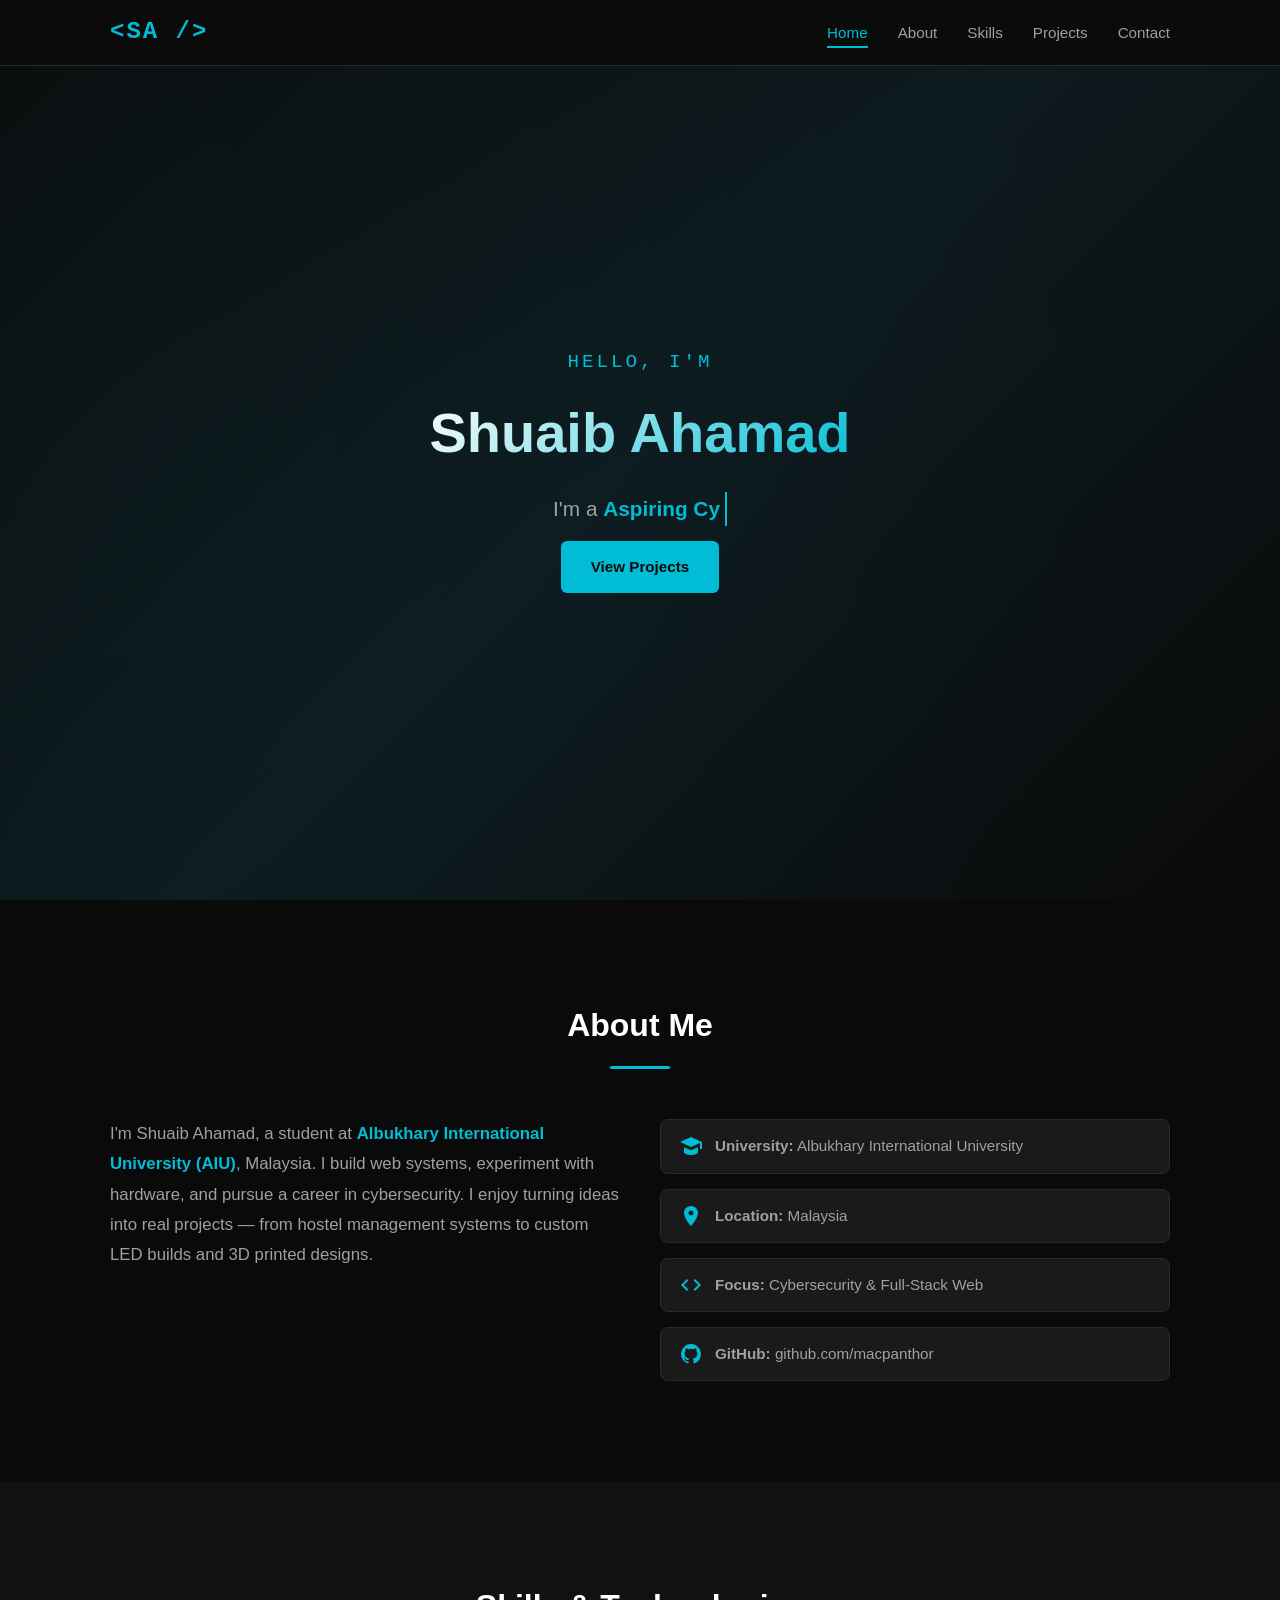
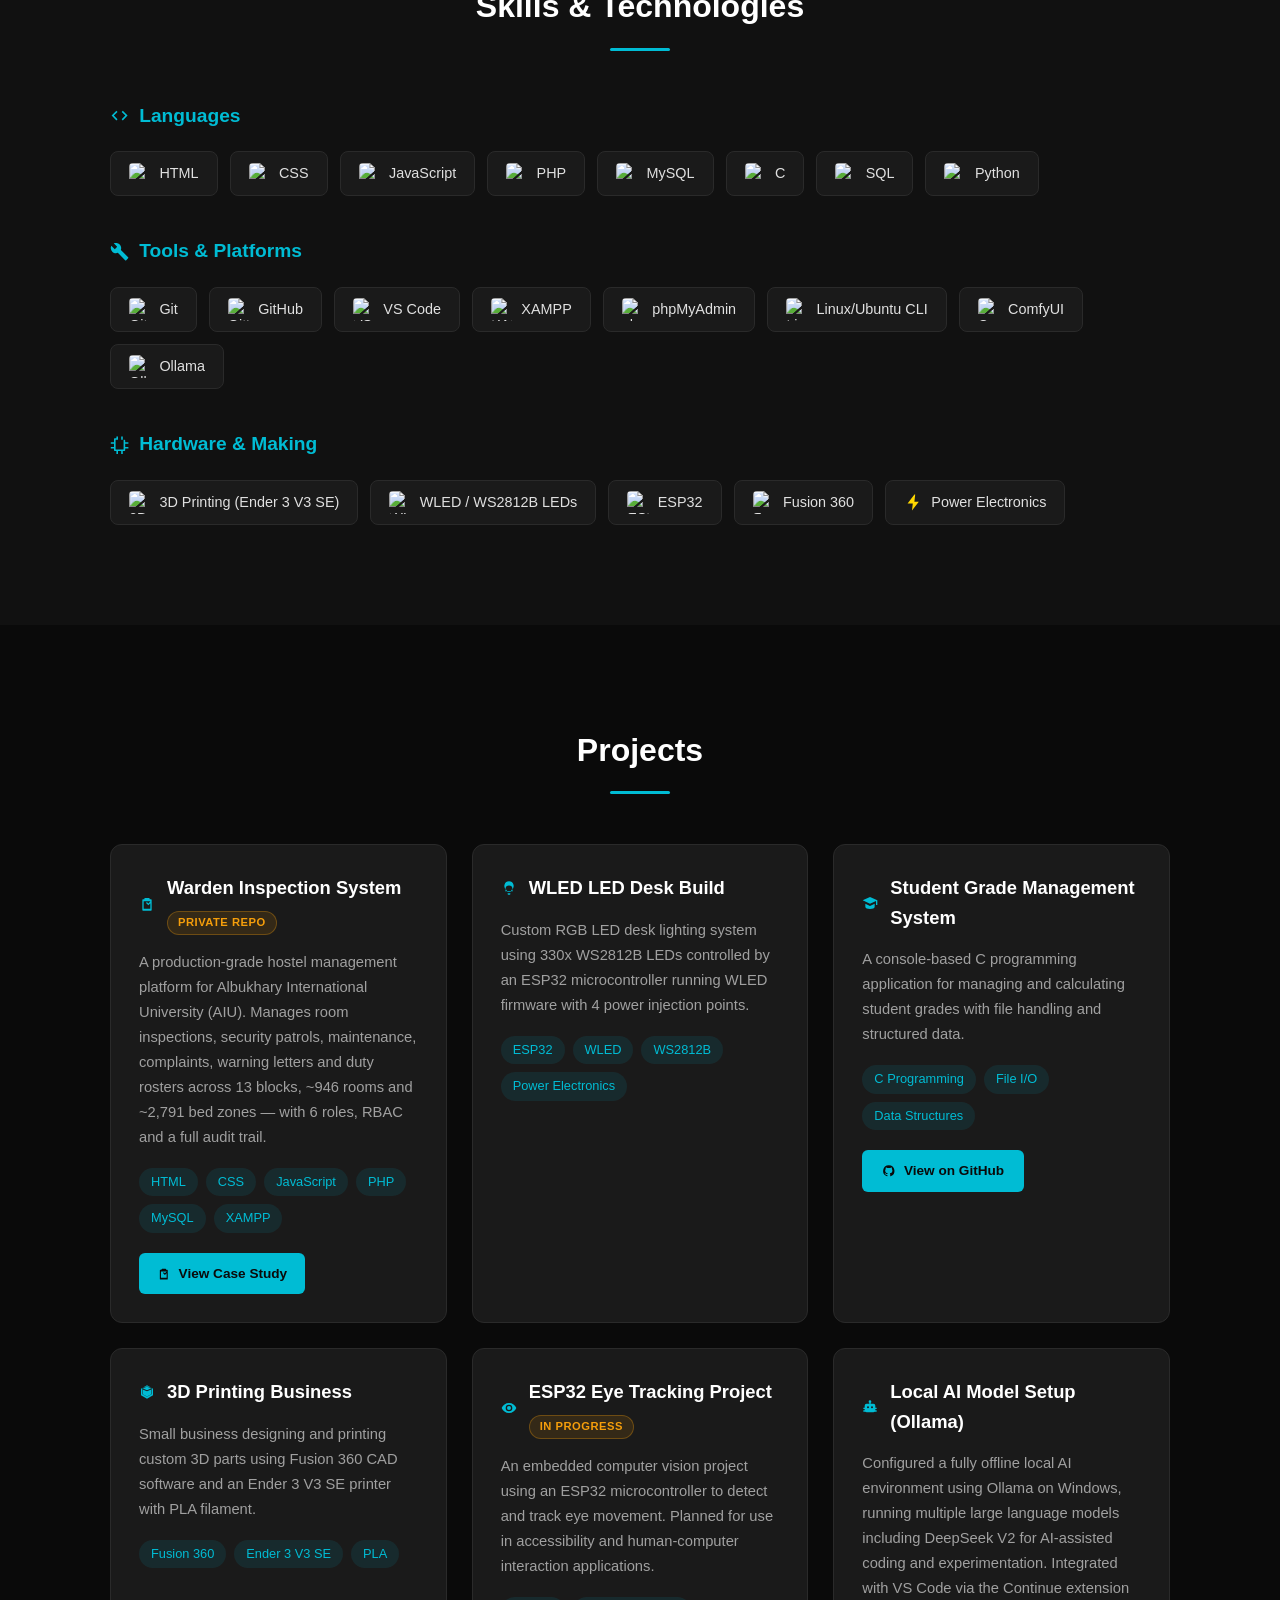
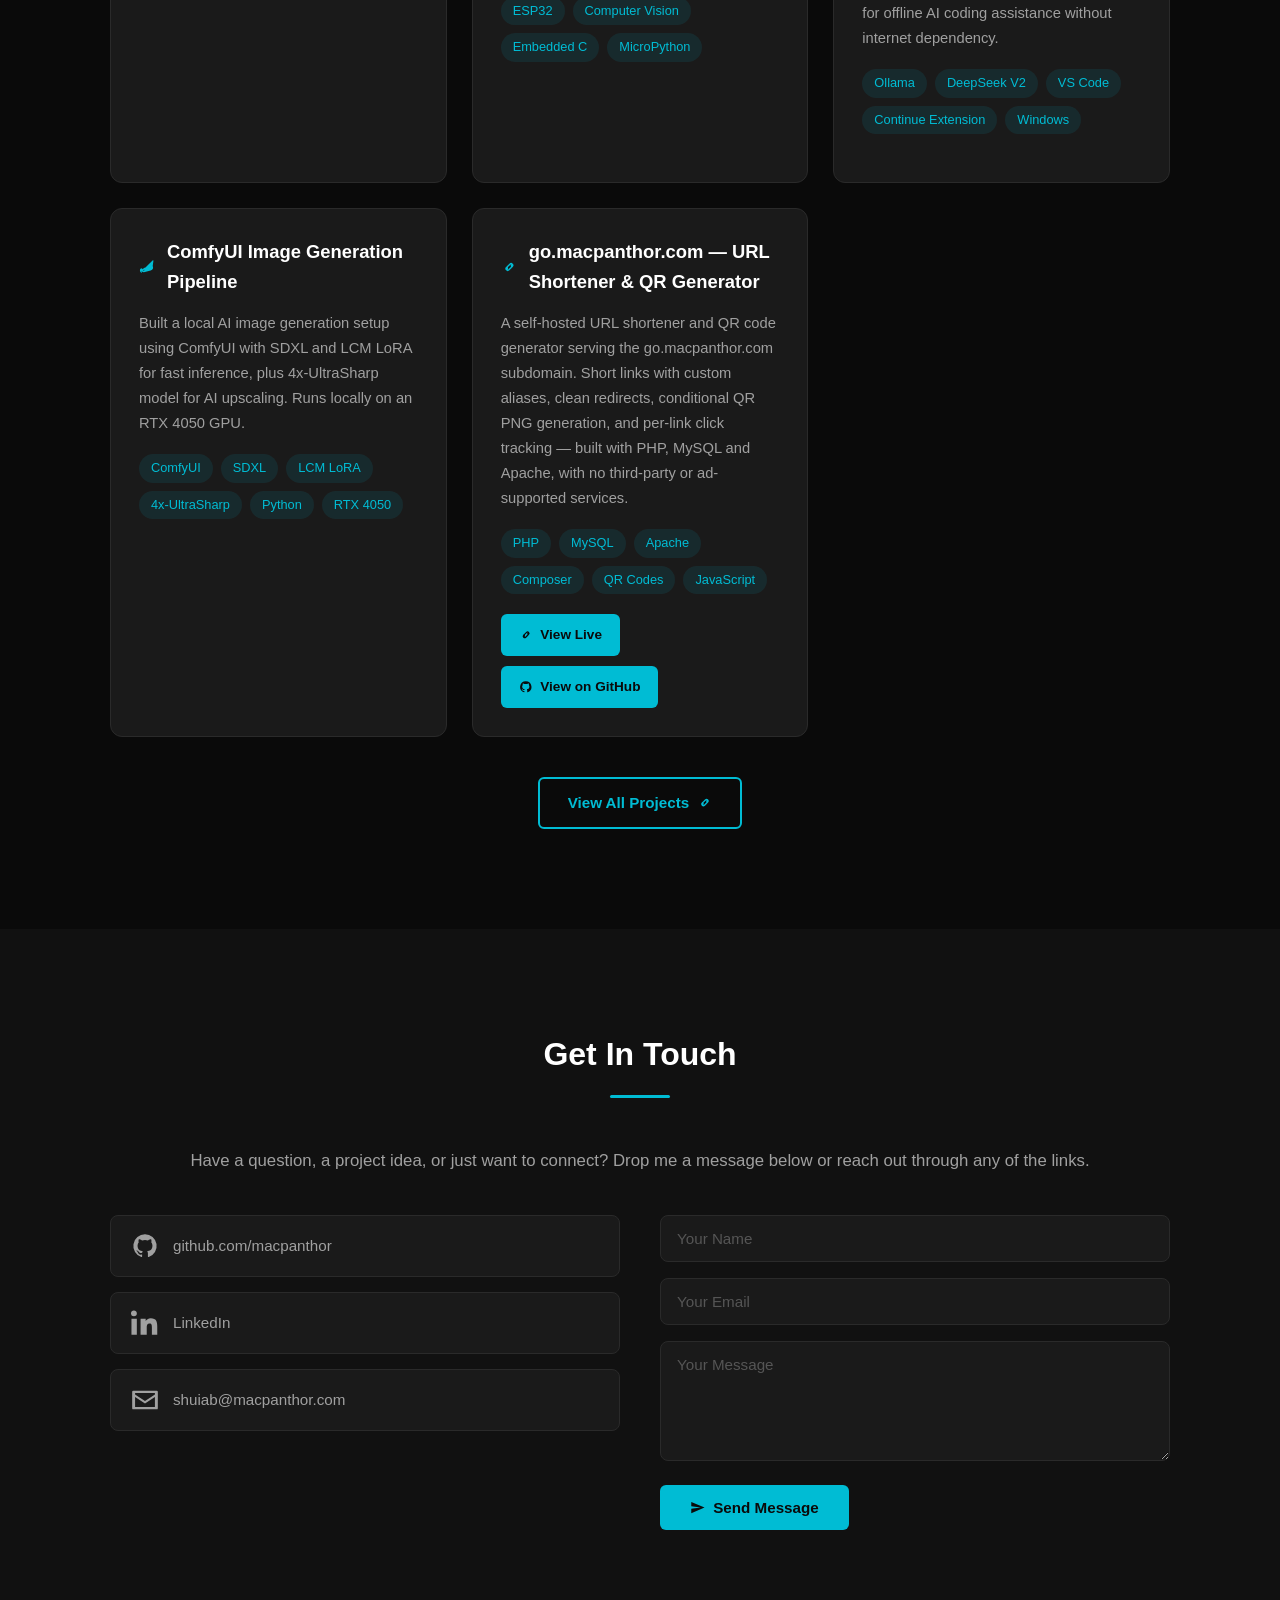
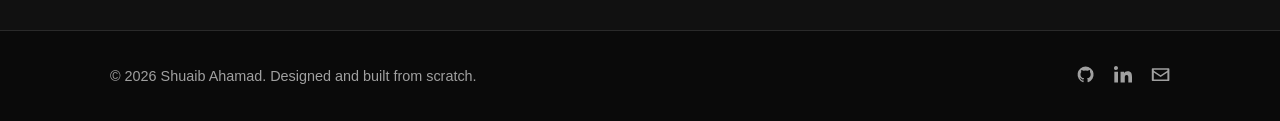
==== commit 73a4546c: "Update footer text to reflect design and development process" ====
--- a/index.html
+++ b/index.html
@@ -426,7 +426,7 @@
   <!-- ===== FOOTER ===== -->
   <footer>
     <div class="container">
-      <p>&copy; 2026 Shuaib Ahamad. Built with <svg class="icon" style="color:#00bcd4;"><use href="#i-heart"/></svg></p>
+      <p>&copy; 2026 Shuaib Ahamad. Designed and built from scratch.</p>
       <div class="footer-socials">
         <a href="https://github.com/macpanthor" target="_blank" aria-label="GitHub"><svg class="icon" aria-hidden="true"><use href="#i-github"/></svg><span class="sr-only">GitHub</span></a>
         <a href="https://www.linkedin.com/in/shuaibahamad" target="_blank" aria-label="LinkedIn"><svg class="icon" aria-hidden="true"><use href="#i-linkedin"/></svg><span class="sr-only">LinkedIn</span></a>
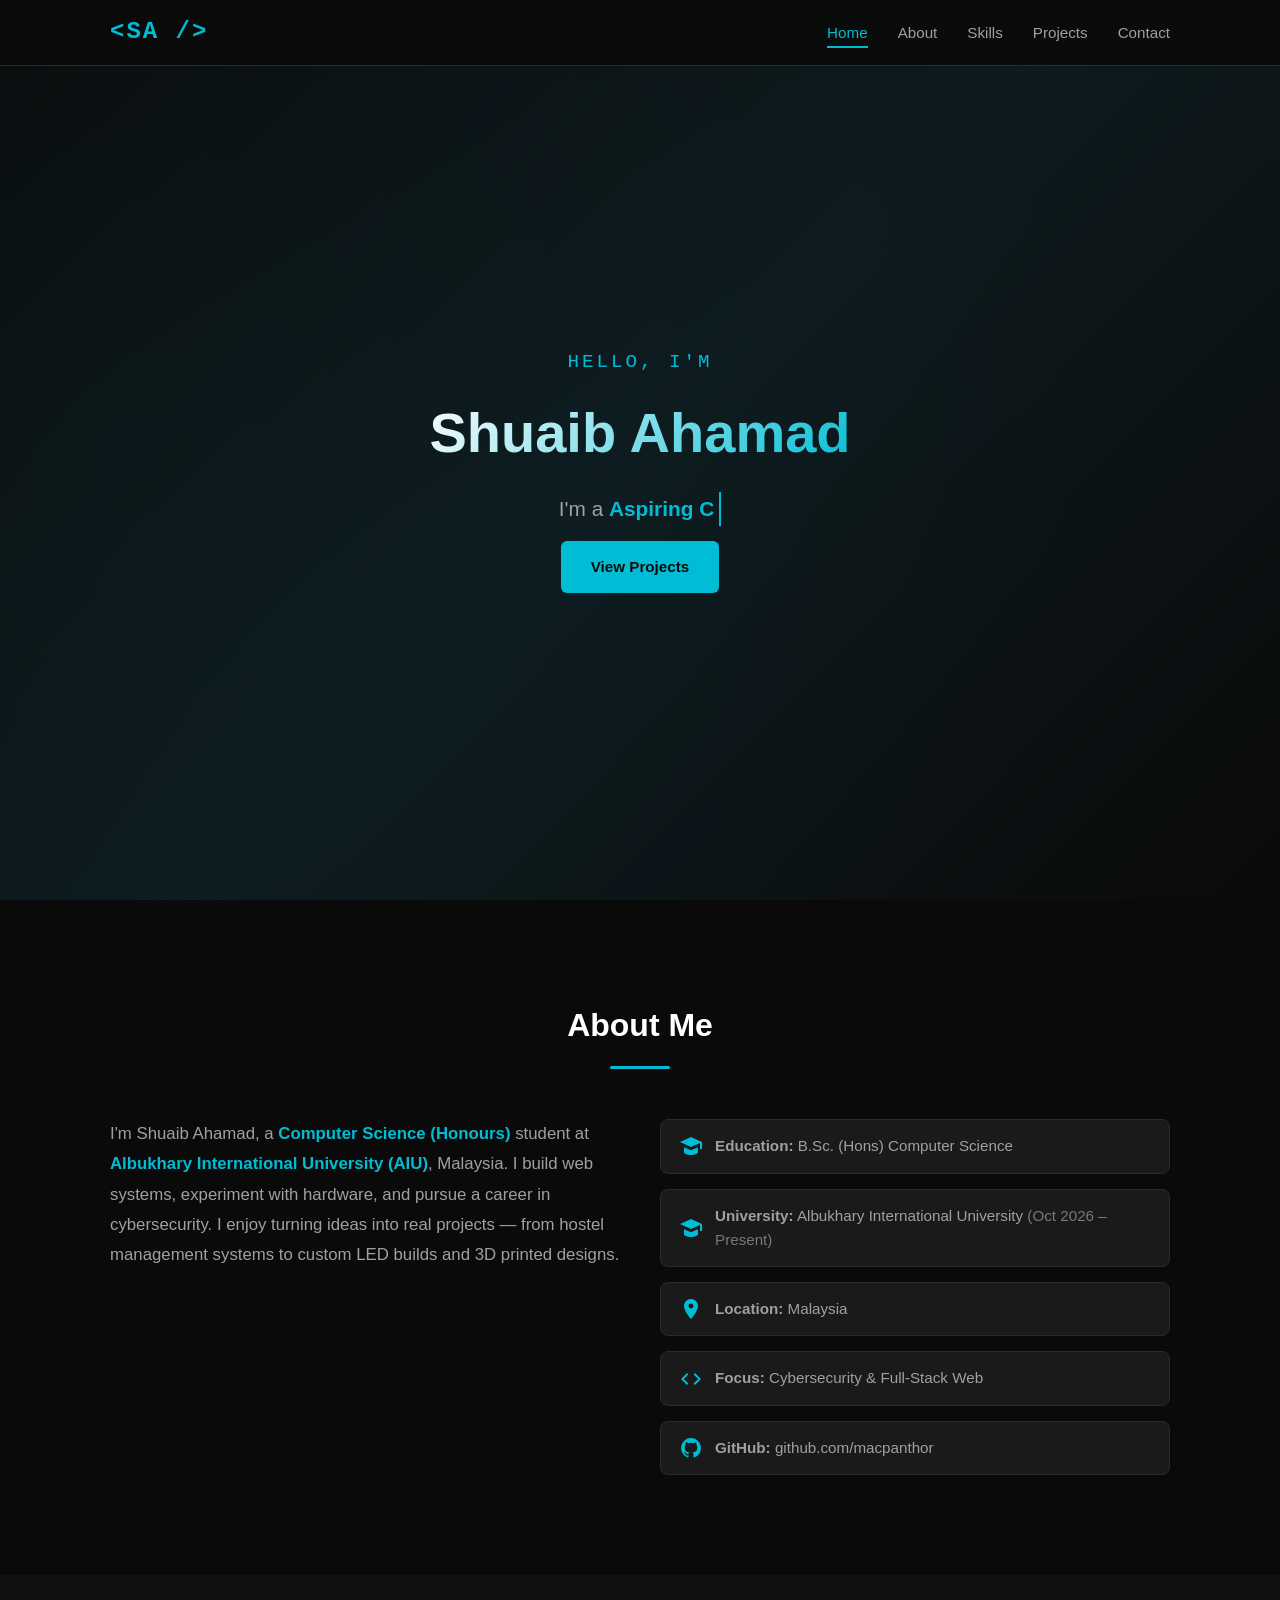
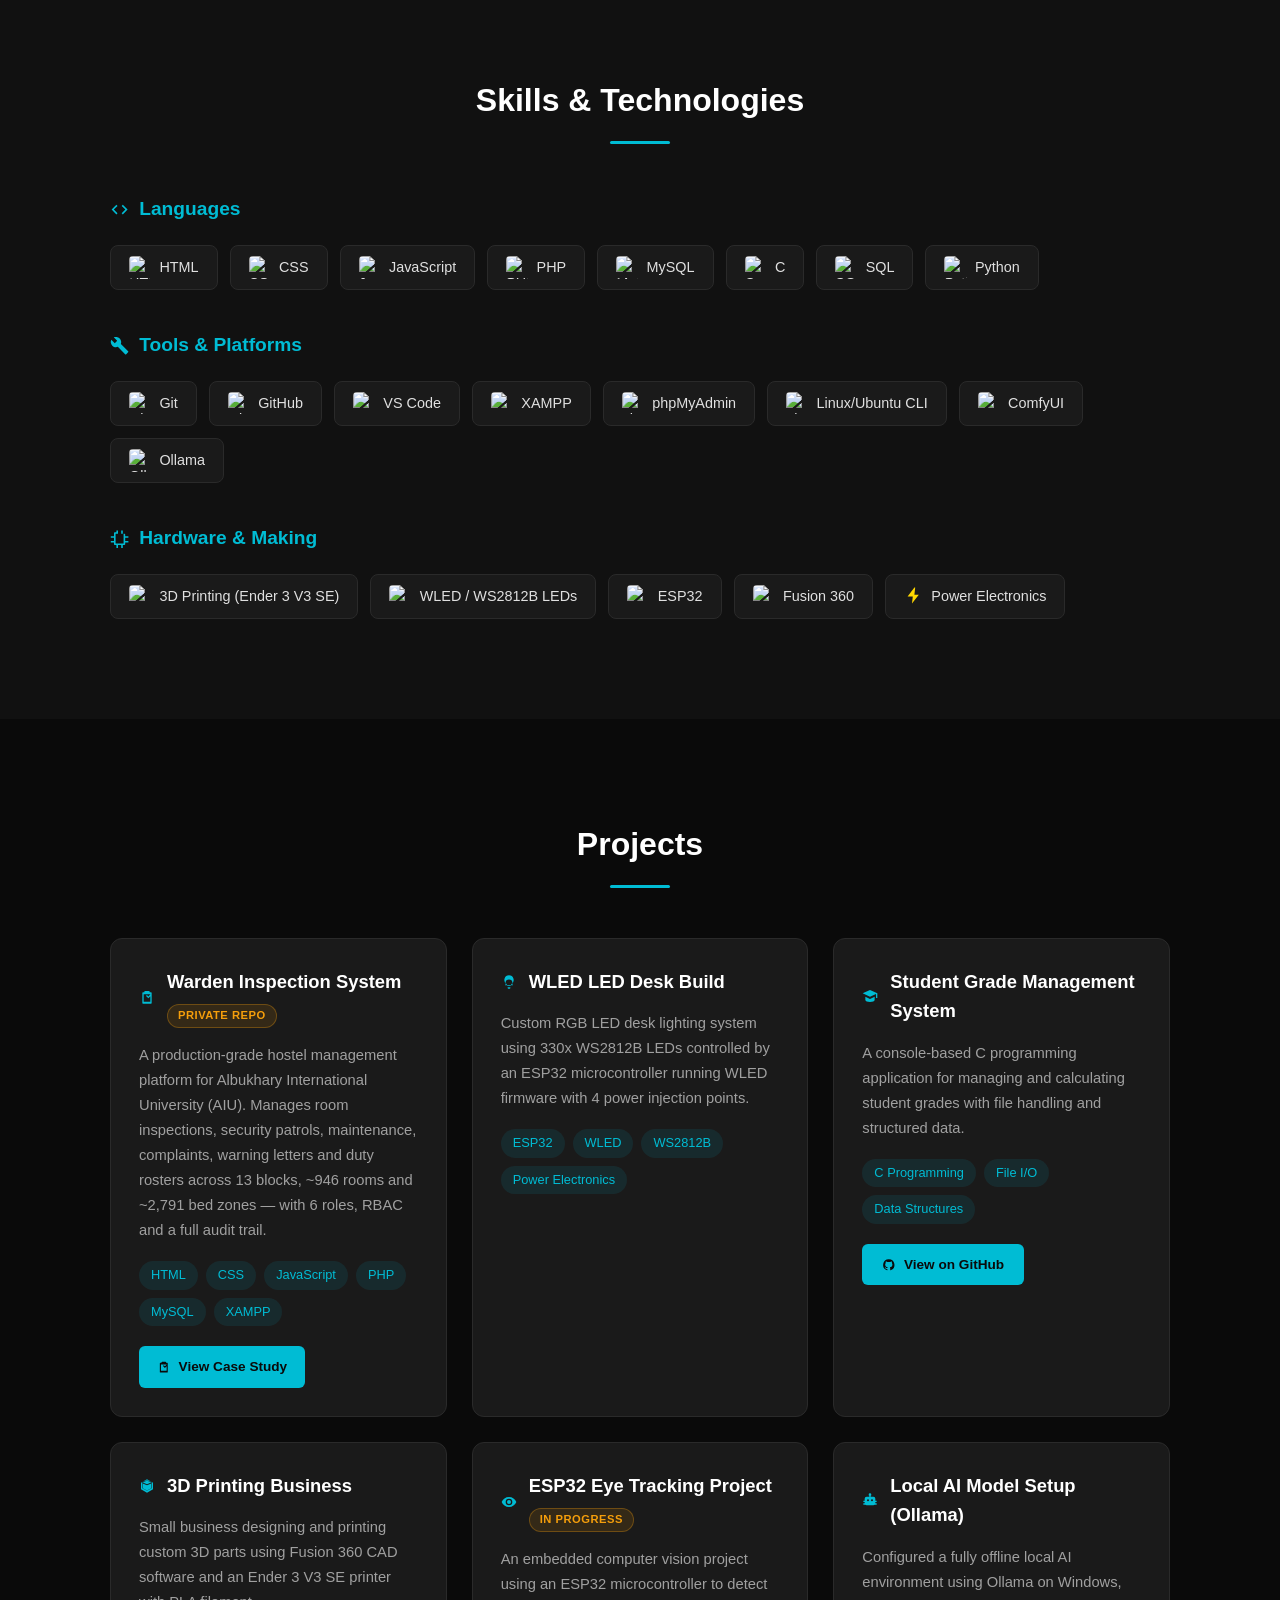
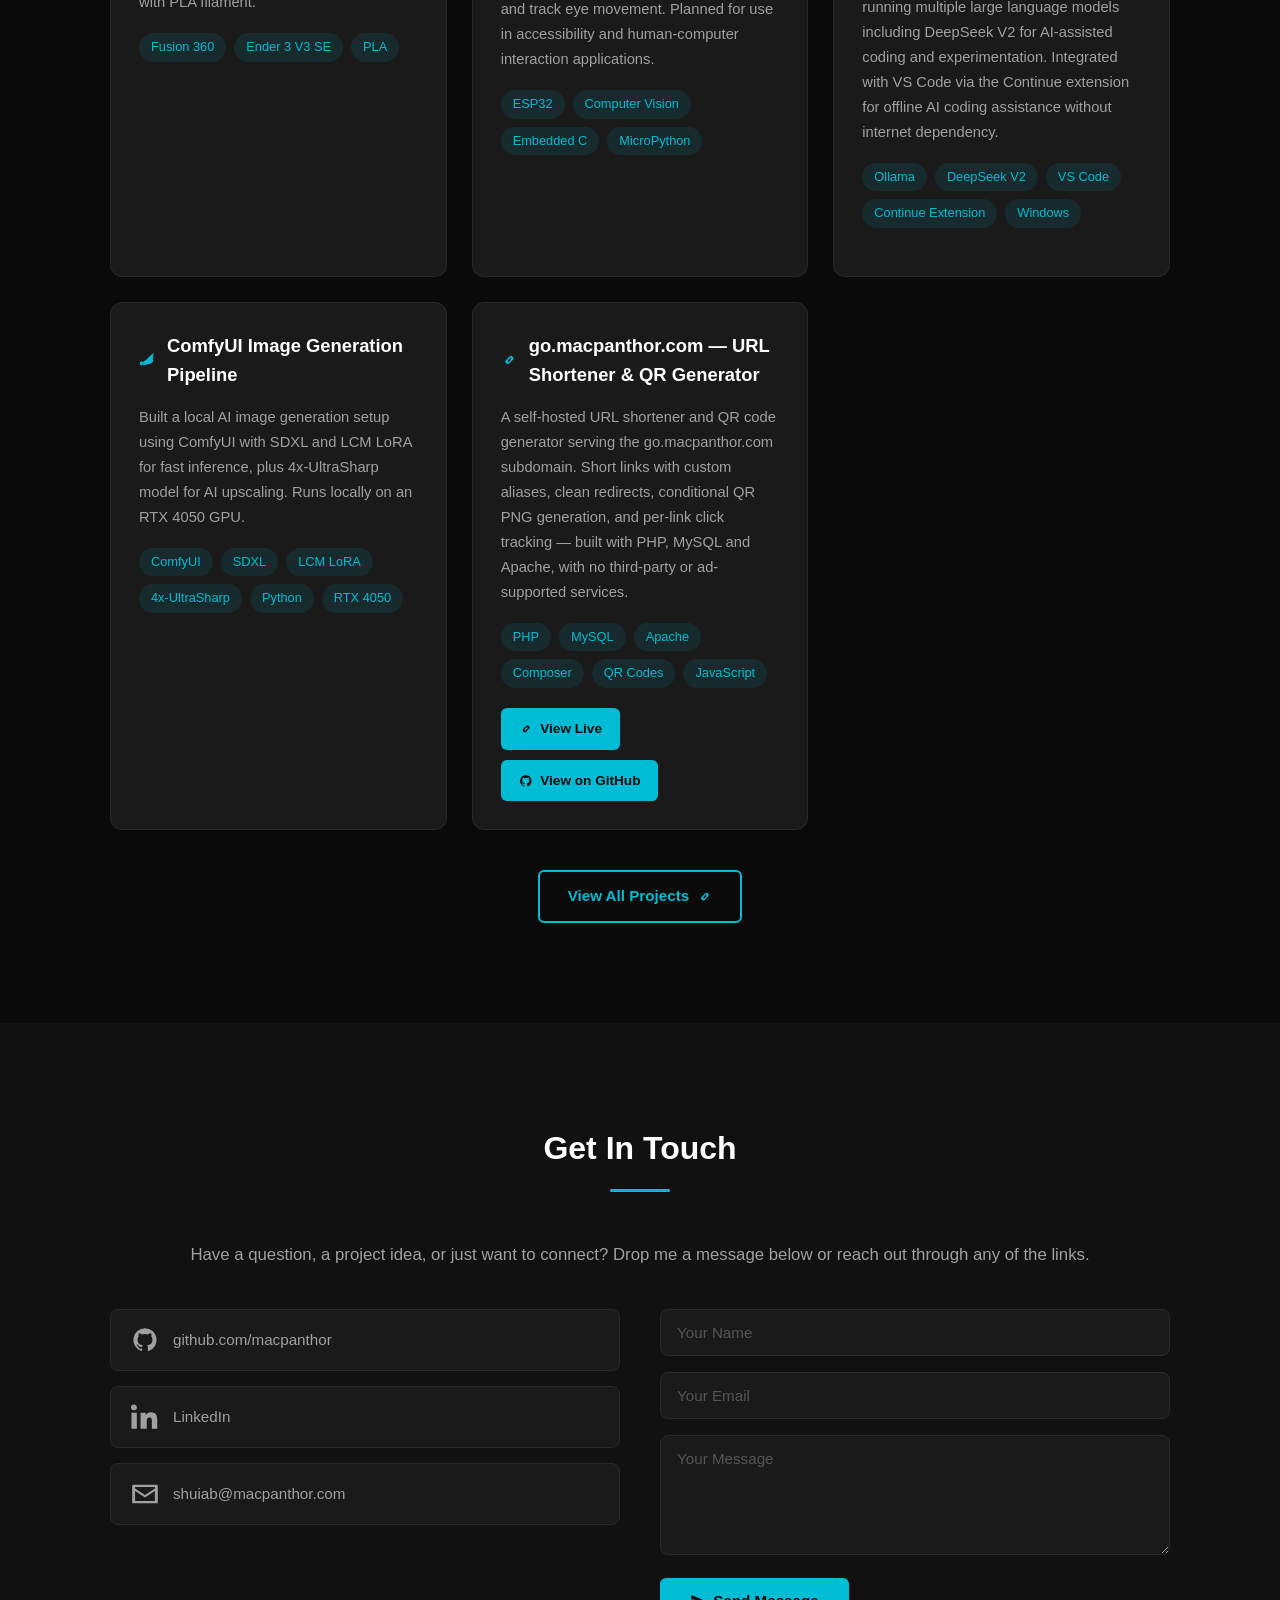
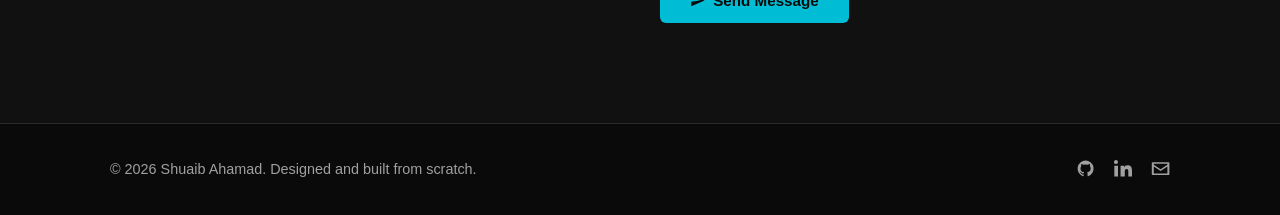
==== commit 4b9fade1: "Update about section with education details and enhance styling for info items" ====
--- a/index.html
+++ b/index.html
@@ -115,7 +115,7 @@
       <div class="about-content">
         <div class="about-text">
           <p>
-            I'm Shuaib Ahamad, a student at
+            I'm Shuaib Ahamad, a <strong>Computer Science (Honours)</strong> student at
             <strong>Albukhary International University (AIU)</strong>, Malaysia. I build web systems,
             experiment with hardware, and pursue a career in cybersecurity.
             I enjoy turning ideas into real projects — from hostel management
@@ -125,7 +125,11 @@
         <div class="about-info">
           <div class="info-item">
             <svg class="icon"><use href="#i-user-graduate"/></svg>
-            <span><strong>University:</strong> Albukhary International University</span>
+            <span><strong>Education:</strong> B.Sc. (Hons) Computer Science</span>
+          </div>
+          <div class="info-item">
+            <svg class="icon"><use href="#i-graduation-cap"/></svg>
+            <span><strong>University:</strong> Albukhary International University <em>(Oct 2026 – Present)</em></span>
           </div>
           <div class="info-item">
             <svg class="icon"><use href="#i-map-marker"/></svg>
--- a/style.css
+++ b/style.css
@@ -407,6 +407,11 @@
 .info-item span {
   color: var(--text-secondary);
   font-size: 0.95rem;
+}
+
+.info-item em {
+  font-style: normal;
+  opacity: 0.7;
 }
 
 /* ===== SKILLS ===== */
